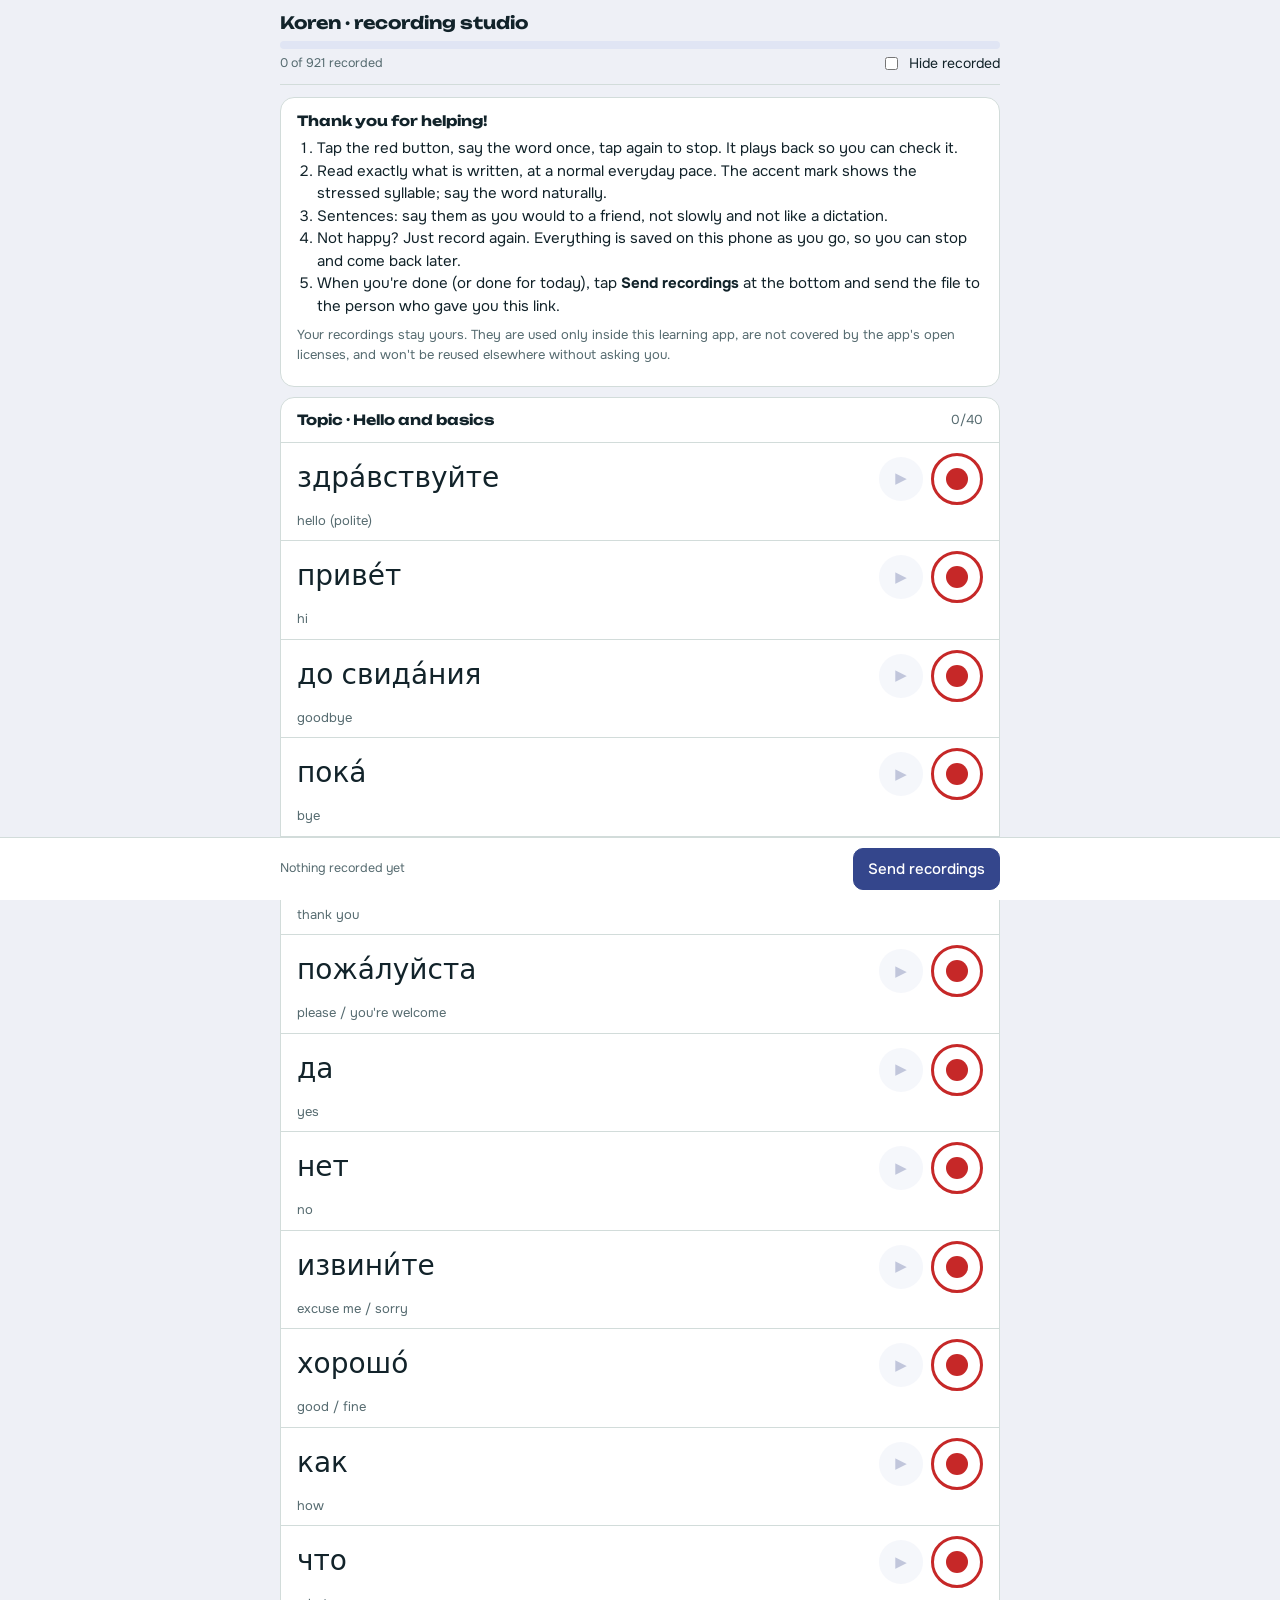
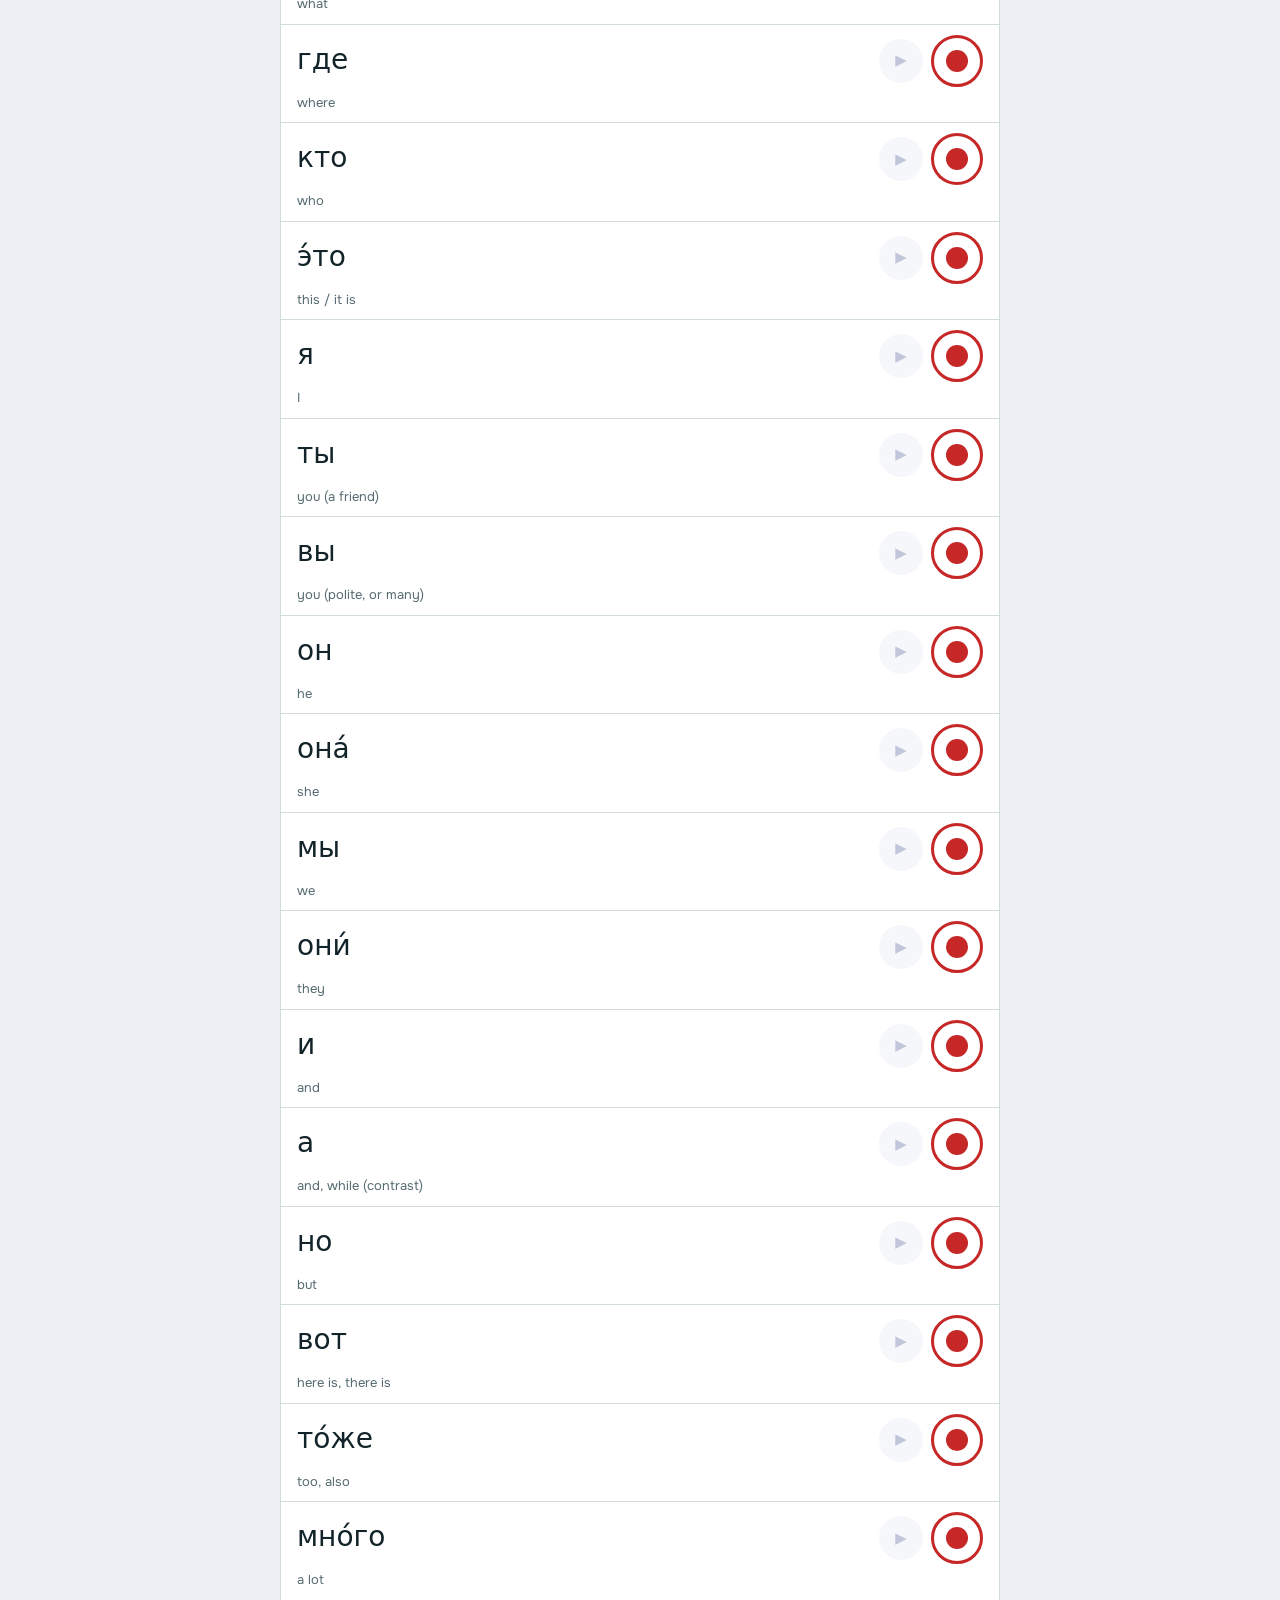
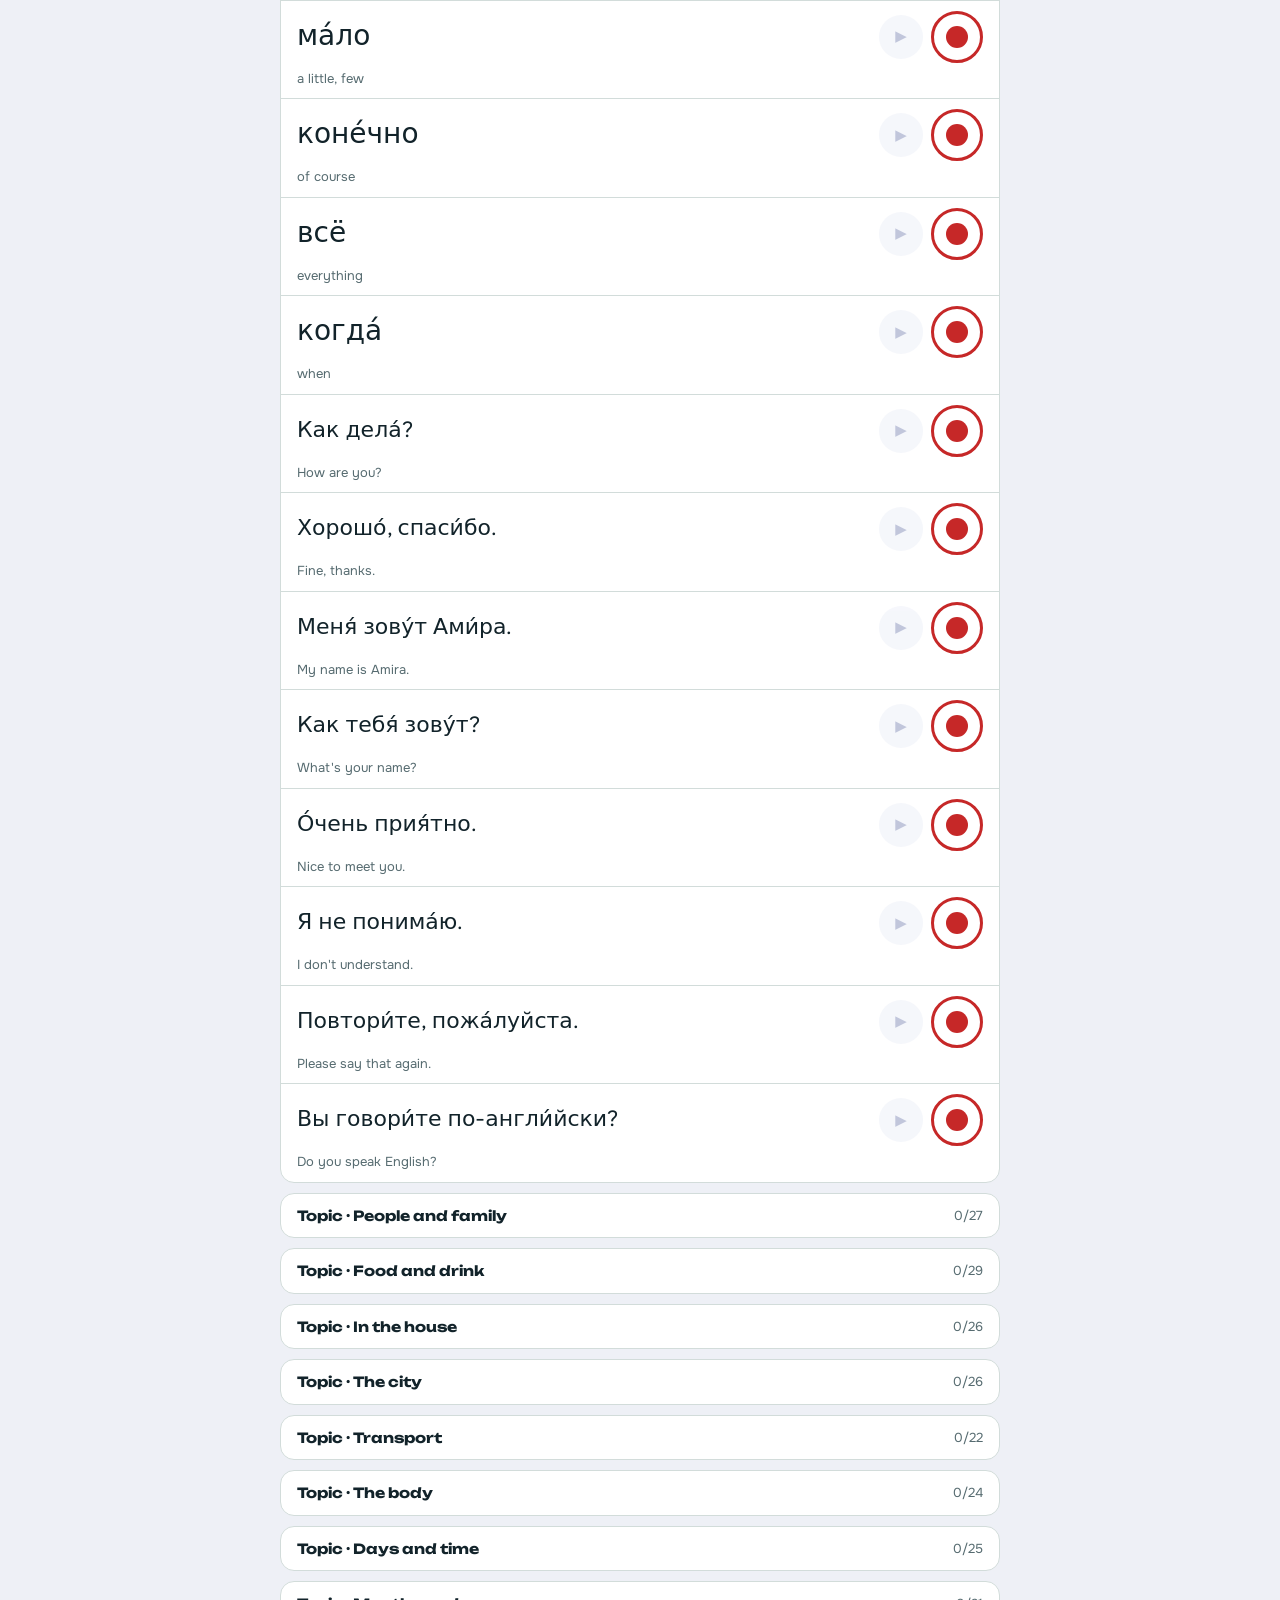
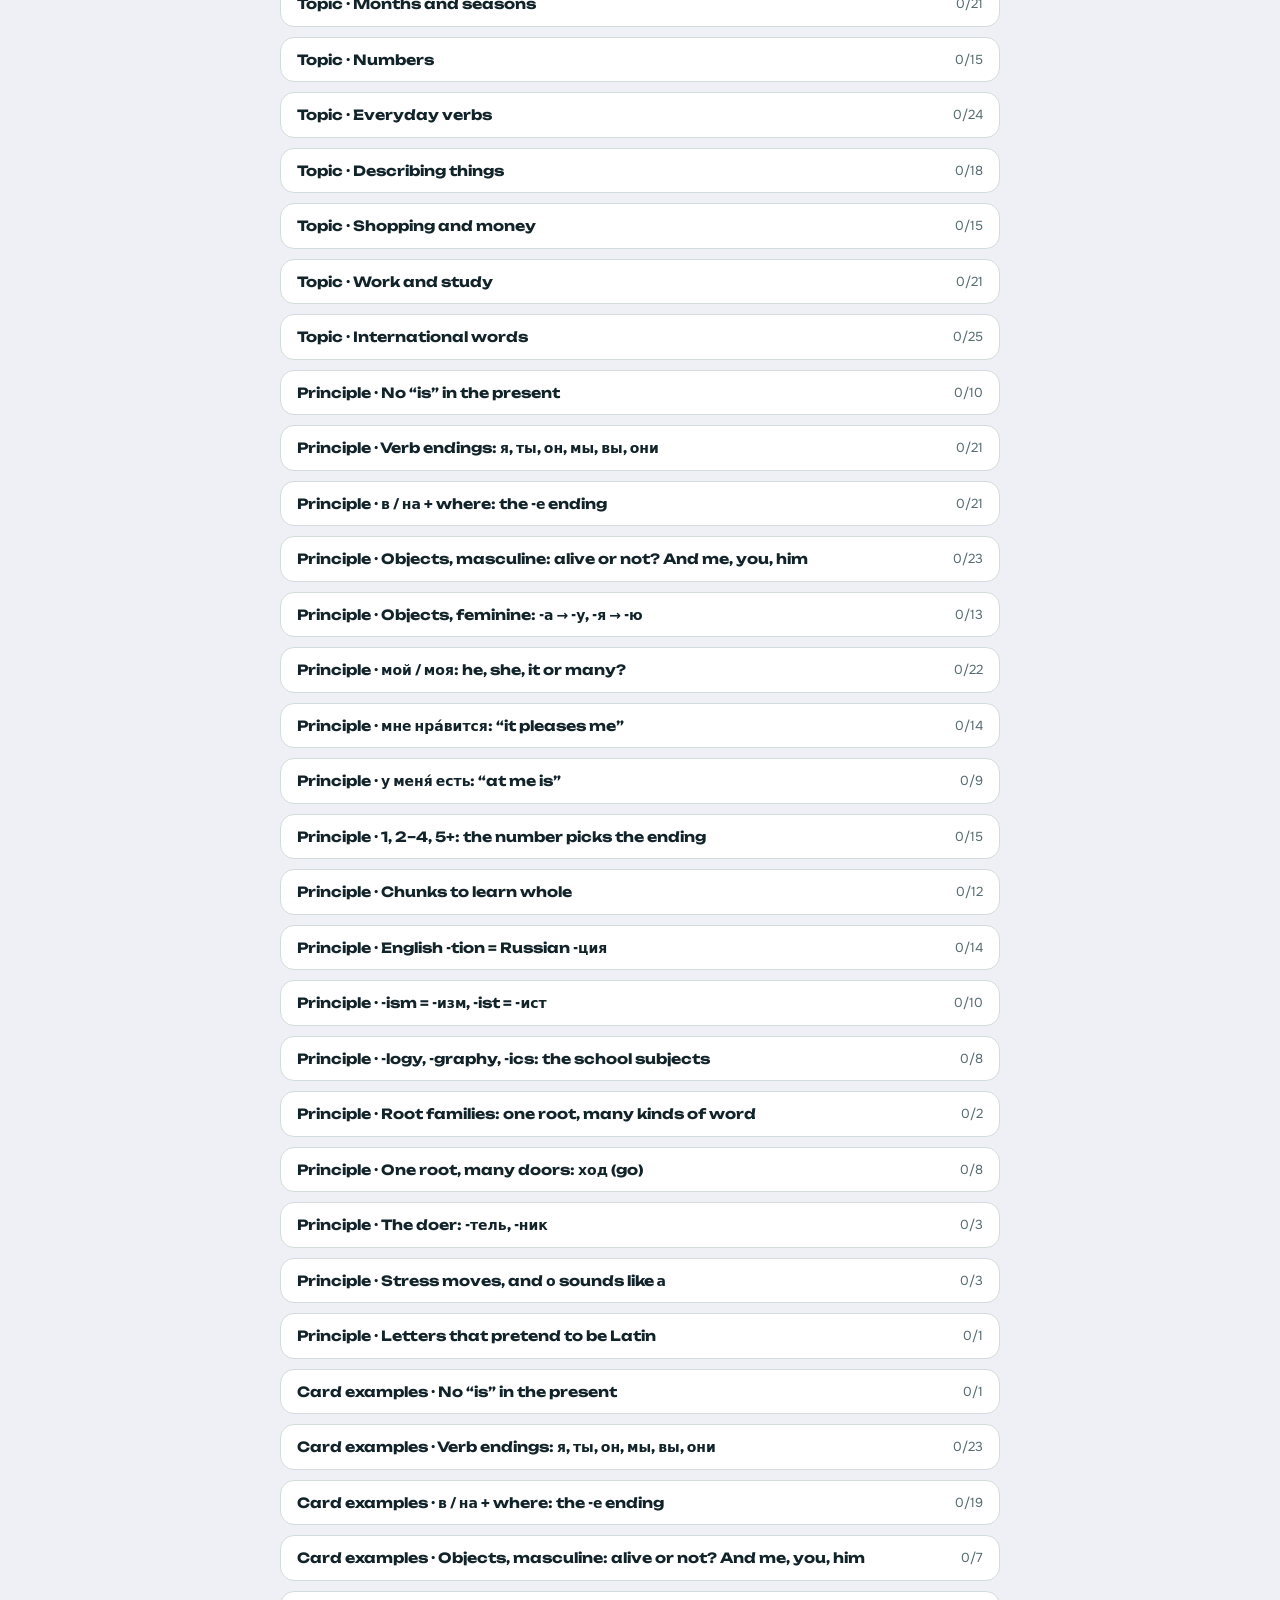
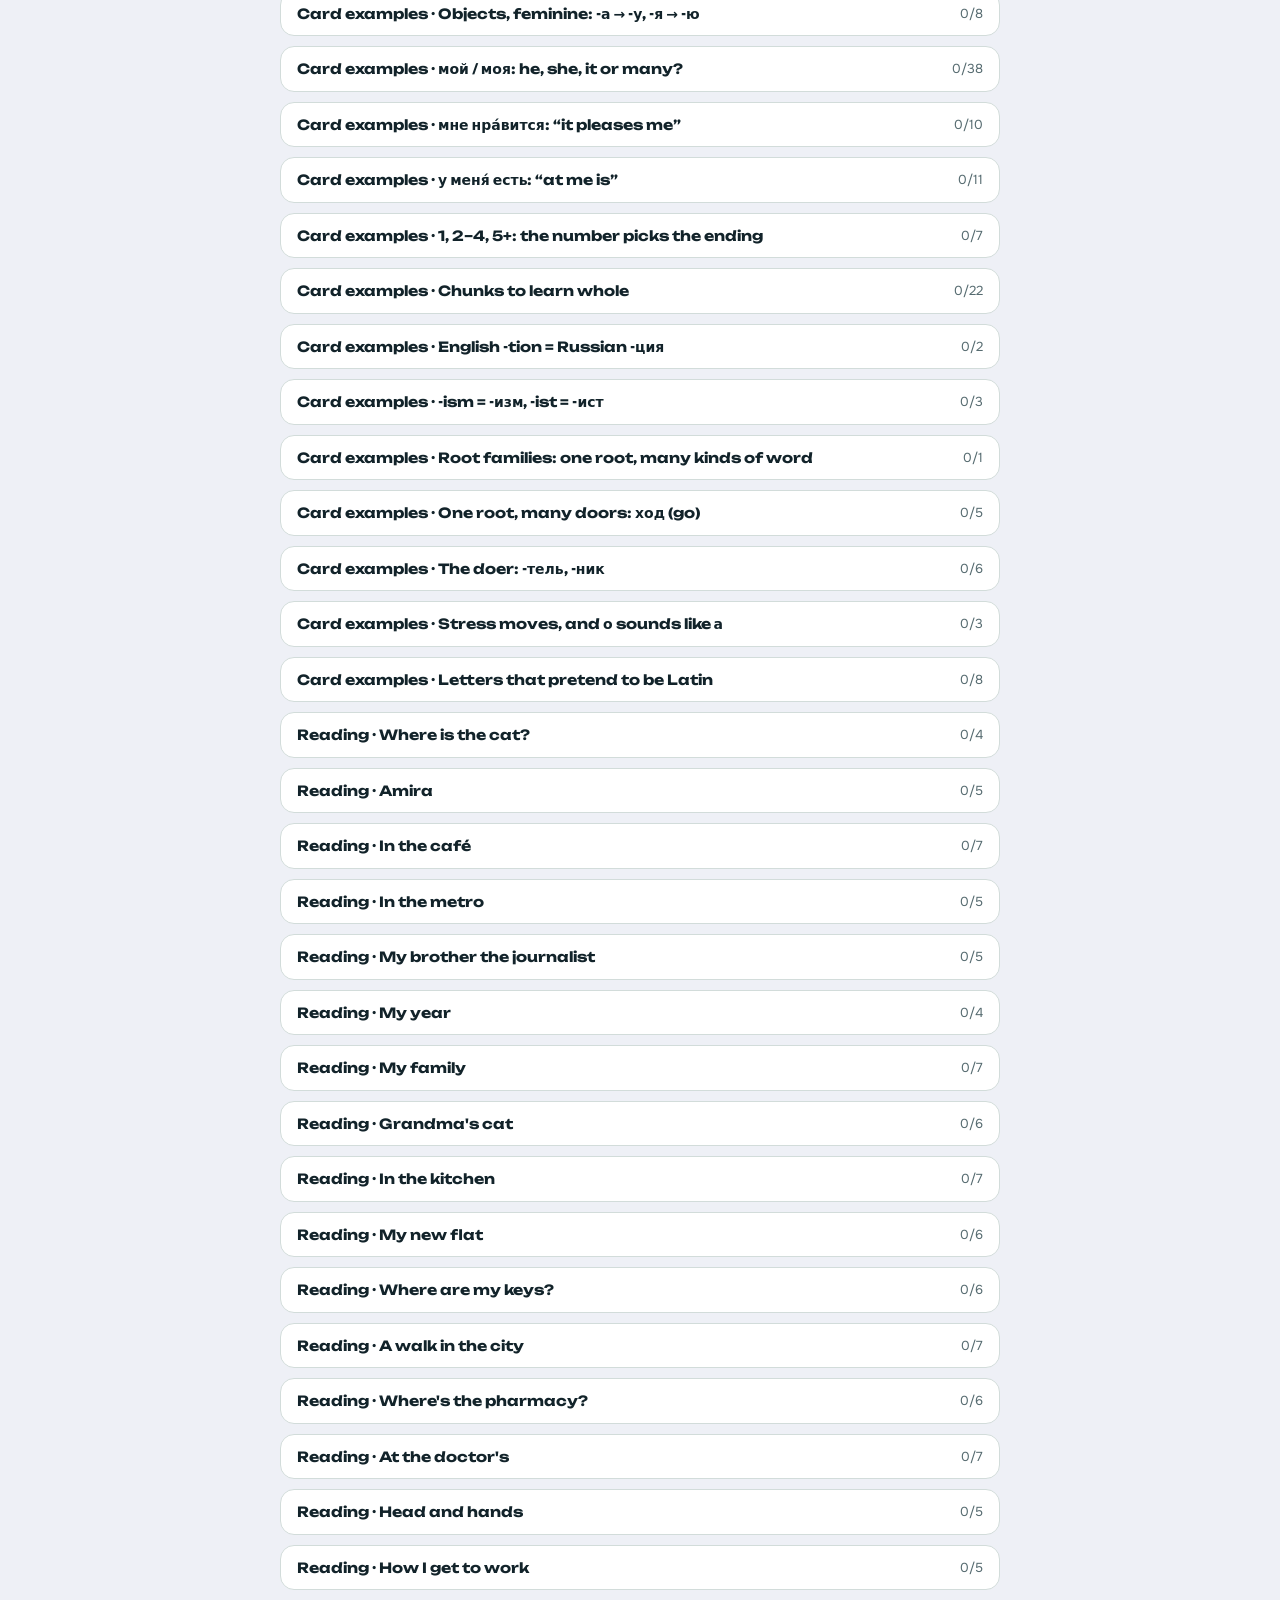
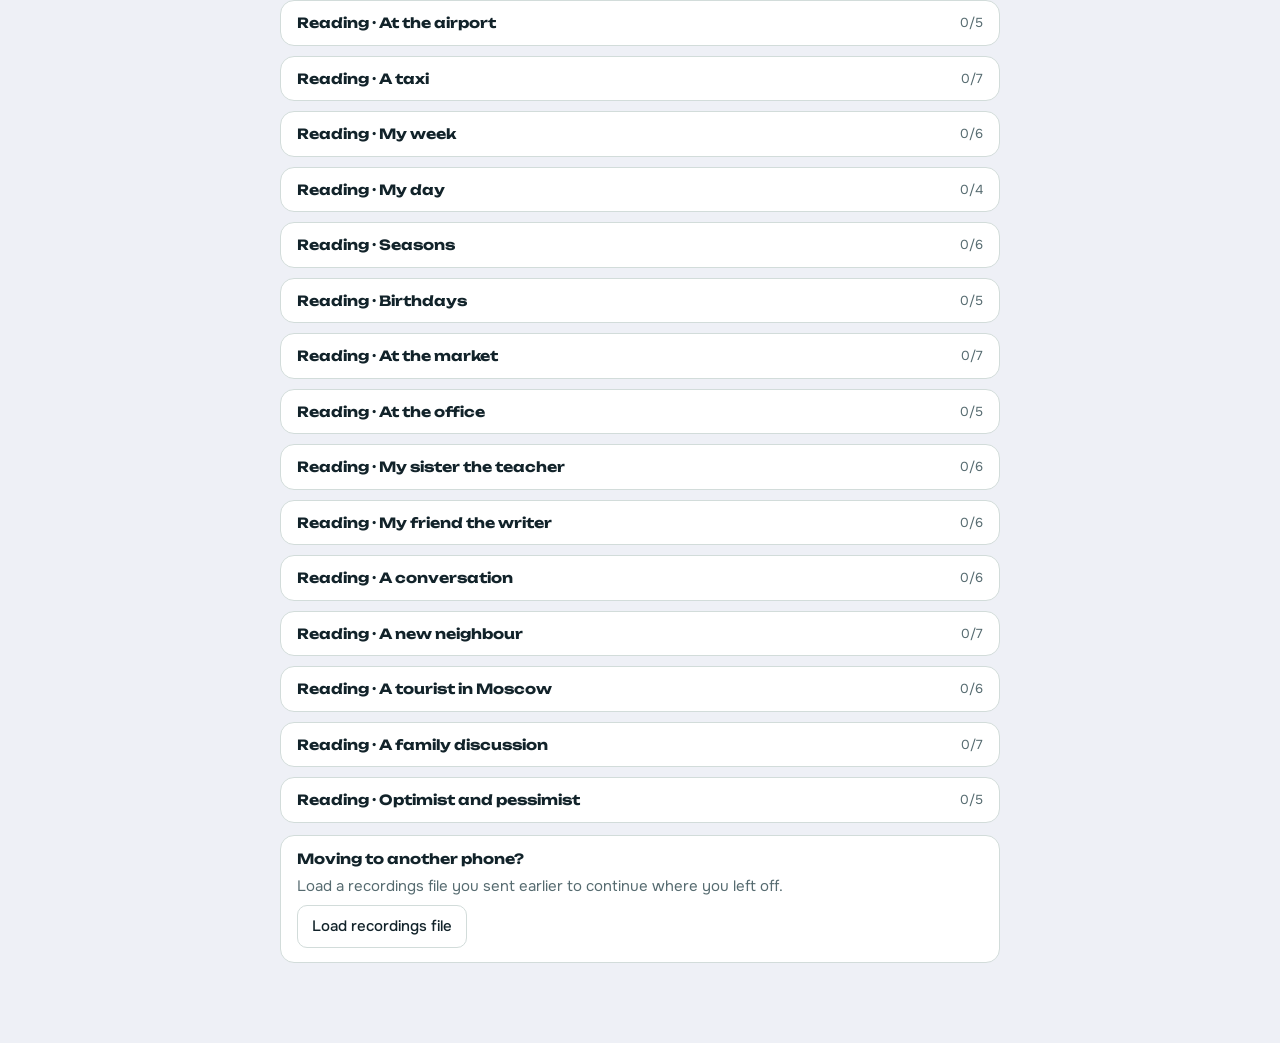
==== record.html @ c1841bfe "Short cards: each principle's core first, extra ideas and traps later as their own path steps - Card" ====
<!doctype html>
<!-- Koren · Copyright © 2026 natmartem · SPDX-License-Identifier: AGPL-3.0-or-later · see LICENSE and README.md -->
<html lang="en">
<head>
<meta charset="utf-8">
<meta name="viewport" content="width=device-width,initial-scale=1,viewport-fit=cover">
<title>Koren Recorder</title>
<meta name="robots" content="noindex">
<meta name="color-scheme" content="light dark">
<link rel="icon" type="image/png" sizes="32x32" href="icons/favicon-32.png">
<link rel="stylesheet" href="fonts/fonts.css">
<style>
:root{--bg:#EEF0F6;--surface:#FFF;--ink:#12232A;--mute:#566B70;--line:#D2DCDA;--accent:#34468C;--accent-ink:#FFF;--tint:#E0E5F4;--rec:#C62828;--good:#1F7A3F;--good-tint:#DDF0E3;--bad-tint:#F8DEDB;
  --f-body:'Onest',system-ui,sans-serif;--f-ar:'Noto Naskh Arabic',serif;--f-display:'Unbounded','Onest',system-ui,sans-serif;color-scheme:light}
@media (prefers-color-scheme:dark){:root{--bg:#0D1A1E;--surface:#14262B;--ink:#E6F0EE;--mute:#93AAAE;--line:#263C42;--accent:#5CC4C9;--accent-ink:#06282B;--tint:#1B3A3F;--rec:#FF6B6B;--good:#5BC47E;--good-tint:#16301F;--bad-tint:#3A1B19;color-scheme:dark}}
*{box-sizing:border-box}
body{margin:0;background:var(--bg);color:var(--ink);font:15px/1.5 var(--f-body);padding:0 max(16px,env(safe-area-inset-left,0px)) 80px}
.wrap{max-width:720px;margin:0 auto}
header{position:sticky;top:0;z-index:5;background:var(--bg);padding:12px 0 10px;border-bottom:1px solid var(--line)}
h1{font:700 17px var(--f-display);margin:0}
h2{font:700 14px var(--f-display);margin:0}
p{margin:0}
.muted,small{color:var(--mute)}
button{font:inherit;color:inherit;cursor:pointer;-webkit-tap-highlight-color:transparent}
.btn{border:1px solid var(--line);background:var(--surface);border-radius:10px;padding:9px 14px;font-weight:500}
.btn.primary{background:var(--accent);border-color:var(--accent);color:var(--accent-ink)}
.row{display:flex;flex-wrap:wrap;gap:8px;align-items:center}
.bar{height:8px;border-radius:6px;background:var(--tint);overflow:hidden;margin:8px 0 4px}
.bar i{display:block;height:100%;background:var(--accent);transition:width .3s}
.card{background:var(--surface);border:1px solid var(--line);border-radius:14px;padding:14px 16px;margin-top:12px;display:flex;flex-direction:column;gap:8px}
.card ol{margin:0;padding-left:20px}
details.sec{background:var(--surface);border:1px solid var(--line);border-radius:14px;margin-top:10px}
details.sec>summary{list-style:none;display:flex;justify-content:space-between;align-items:center;gap:10px;padding:12px 16px;cursor:pointer}
details.sec>summary::-webkit-details-marker{display:none}
.cnt{font-size:13px;color:var(--mute);white-space:nowrap}
.cnt.full{color:var(--good);font-weight:600}
.it{display:grid;grid-template-columns:minmax(0,1fr) auto;gap:6px 12px;align-items:center;padding:10px 16px;border-top:1px solid var(--line)}
.it.done{background:linear-gradient(90deg,transparent,var(--good-tint))}
.ru{font-family:var(--f-body);font-size:28px;line-height:1.35}
.it.ph .ru{font-size:22px}
.it .meta{grid-column:1/-1;display:flex;flex-wrap:wrap;gap:4px 10px;font-size:13px;color:var(--mute)}
.ctrls{display:flex;gap:8px;align-items:center}
.rec{width:52px;height:52px;border-radius:50%;border:3px solid var(--rec);background:var(--surface);display:grid;place-items:center}
.rec i{width:22px;height:22px;border-radius:50%;background:var(--rec);transition:all .15s}
.rec.on{background:var(--rec)}
.rec.on i{border-radius:4px;width:18px;height:18px;background:var(--surface)}
.rec.wait{animation:recwait .8s ease-in-out infinite}
@keyframes recwait{50%{opacity:.4}}
.play{width:44px;height:44px;border-radius:50%;border:0;background:var(--tint);color:var(--accent);display:grid;place-items:center}
.play:disabled{opacity:.3}
.timer{font:600 13px var(--f-display);color:var(--rec);min-width:28px}
.hidedone .it.done{display:none}
.recnote{margin:0;padding:8px 16px;background:var(--tint);font-size:14px;font-weight:500}
.msg{border-radius:10px;padding:10px 12px;font-size:14px}
.msg.ok{background:var(--good-tint)}
.msg.bad{background:var(--bad-tint)}
.foot{position:fixed;left:0;right:0;bottom:0;background:var(--surface);border-top:1px solid var(--line);padding:10px max(16px,env(safe-area-inset-left,0px)) calc(10px + env(safe-area-inset-bottom,0px));z-index:6}
.foot .wrap{display:flex;gap:8px;align-items:center;justify-content:space-between}
</style>
</head>
<body>
<div class="wrap">
<header>
  <h1>Koren · recording studio<span id="sptag"></span></h1>
  <div class="bar"><i id="pbar" style="width:0"></i></div>
  <div class="row" style="justify-content:space-between"><small id="ptext"></small>
    <label class="row" style="font-size:14px"><input type="checkbox" id="hide"> Hide recorded</label></div>
</header>
<section class="card">
  <h2>Thank you for helping!</h2>
  <ol>
    <li>Tap the red button, say the word once, tap again to stop. It plays back so you can check it.</li>
    <li>Read exactly what is written, at a normal everyday pace. The accent mark shows the stressed syllable; say the word naturally.</li>
    <li>Sentences: say them as you would to a friend, not slowly and not like a dictation.</li>
    <li>Not happy? Just record again. Everything is saved on this phone as you go, so you can stop and come back later.</li>
    <li>When you're done (or done for today), tap <b>Send recordings</b> at the bottom and send the file to the person who gave you this link.</li>
  </ol>
  <p class="muted" style="font-size:13px">Your recordings stay yours. They are used only inside this learning app, are not covered by the app's open licenses, and won't be reused elsewhere without asking you.</p>
  <div id="msg"></div>
</section>
<div id="list"></div>
<section class="card">
  <h2>Moving to another phone?</h2>
  <p class="muted">Load a recordings file you sent earlier to continue where you left off.</p>
  <label class="btn" style="align-self:flex-start">Load recordings file<input type="file" id="load" accept=".json,application/json" hidden></label>
</section>
</div>
<div class="foot"><div class="wrap"><small id="ftext"></small><button type="button" class="btn primary" id="send">Send recordings</button></div></div>
<audio id="player"></audio>
<script src="course.js"></script>
<script>
"use strict";
const C=window.COURSE,$=s=>document.querySelector(s);
const esc=s=>String(s).replace(/[&<>"]/g,c=>({"&":"&amp;","<":"&lt;",">":"&gt;",'"':"&quot;"}[c]));
const MAXS={W:6,P:12,S:12};
/* speaker 2 (or 3) records into its own storage and file: record.html?speaker=2 */
const SP=(()=>{const n=+new URLSearchParams(location.search).get("speaker");return [1,2].includes(n)?n:1})();
const FILE=SP===1?"koren-audio.json":`koren-audio-${SP}.json`;
/* ---- item list: each topic's words and phrases, then principle sentences, then readings ---- */
const plain=s=>String(s).replace(/\u0301/g,"");
const wkey=ru=>"W:"+plain(ru).toLowerCase();
const SECTIONS=[],SEEN=new Set();
const add=(t,items,rec)=>{items=items.filter(i=>!SEEN.has(i.key)&&SEEN.add(i.key));if(items.length)SECTIONS.push({t,items,rec:rec||""})};
C.topics.forEach(tp=>add("Topic · "+tp.en,
  C.words.filter(w=>w[3]===tp.id).map(w=>({key:wkey(w[0]),ru:w[0],en:w[1]}))
  .concat(C.phrases.filter(p=>p[3]===tp.id).map(p=>({key:"P:"+plain(p[0]),ru:p[0],en:p[1],ph:1})))));
C.principles.forEach(p=>{const it=(p.items||[]).map(x=>p.drill==="form"
  ?{key:"S:"+plain(x[0].replace("…",x[2]).replace(/\s+([.?!,])/g,"$1")),ru:x[0].replace("…",x[2]).replace(/\s+([.?!,])/g,"$1"),en:x[6],ph:1}
  :{key:wkey(x[0]),ru:p.drill==="read"?x[0].charAt(0)+x[0].slice(1).toLowerCase():x[0],en:x[1]||""});
  (p.ex||[]).forEach(x=>{if(x[0].includes(" "))it.push({key:"S:"+plain(x[0]),ru:x[0],en:x[1],ph:1})});
  add("Principle · "+p.en,it)});
/* examples inside the explanation cards ({…} in the text), so a tap there plays a real voice */
C.principles.forEach(p=>{const it=[];[(p.body||{}).en||"",...(p.parts||[]).map(x=>(x.body||{}).en||"")].join(" ").replace(/\{([^}]+)\}/g,(m,x)=>{const t=plain(x).trim();if(/^-|-$/.test(t)||!/[а-яё]/i.test(t))return m;
  const txt=x.replace(/\s*→\s*/g,", ").trim(),k=/\s/.test(plain(txt))?"S:"+plain(txt):"W:"+plain(txt).toLowerCase();it.push({key:k,ru:txt,en:"example in the card",ph:/\s/.test(txt)?1:0});return m});
  add("Card examples · "+p.en,it,"Examples from the explanation card. Say each one naturally; for single letters say just the sound.")});
(C.readings||[]).forEach(r=>add("Reading · "+r.en,r.lines.map(l=>({key:"S:"+plain(l[0]),ru:l[0],en:l[1],ph:1})),"A short text: read each line naturally, as if telling it to a friend."));
const ALL=SECTIONS.flatMap(s=>s.items);
/* ---- storage (IndexedDB on this phone) ---- */
function db(){return new Promise((res,rej)=>{const r=indexedDB.open(SP===1?"koren-rec":"koren-rec-"+SP,1);r.onupgradeneeded=()=>r.result.createObjectStore("clips");r.onsuccess=()=>res(r.result);r.onerror=()=>rej(r.error)})}
async function op(mode,fn){const d=await db();return new Promise((res,rej)=>{const t=d.transaction("clips",mode),r=fn(t.objectStore("clips"));t.oncomplete=()=>res(r&&r.result);t.onerror=()=>rej(t.error)})}
const put=(k,v)=>op("readwrite",s=>s.put(v,k));
const getAll=async()=>{const d=await db();return new Promise((res,rej)=>{const out={},t=d.transaction("clips"),c=t.objectStore("clips").openCursor();c.onsuccess=()=>{const cur=c.result;if(cur){out[cur.key]=cur.value;cur.continue()}else res(out)};c.onerror=()=>rej(c.error)})};
let CLIPS={};
/* ---- UI ---- */
function msg(kind,text){$("#msg").innerHTML=text?`<div class="msg ${kind}">${text}</div>`:""}
function progress(){
  const n=ALL.filter(i=>CLIPS[i.key]).length;
  $("#pbar").style.width=Math.round(n/ALL.length*100)+"%";
  $("#ptext").textContent=n+" of "+ALL.length+" recorded";
  $("#ftext").textContent=n?n+" ready to send":"Nothing recorded yet";
  document.querySelectorAll("details.sec").forEach((d,i)=>{const s=SECTIONS[i],k=s.items.filter(x=>CLIPS[x.key]).length,c=d.querySelector(".cnt");c.textContent=k+"/"+s.items.length;c.classList.toggle("full",k===s.items.length)});
}
function rowHtml(it){
  return `<div class="it${it.ph?" ph":""}${CLIPS[it.key]?" done":""}" data-key="${esc(it.key)}">
   <div class="ru" lang="ru">${esc(it.ru)}</div>
   <div class="ctrls"><span class="timer"></span><button type="button" class="play" data-play aria-label="Play" ${CLIPS[it.key]?"":"disabled"}>▶</button><button type="button" class="rec" data-rec aria-label="Record"><i></i></button></div>
   <div class="meta"><span>${esc(it.en)}</span></div></div>`;
}
function renderList(){
  const firstOpen=SECTIONS.findIndex(s=>s.items.some(i=>!CLIPS[i.key]));
  $("#list").innerHTML=SECTIONS.map((s,i)=>`<details class="sec"${i===firstOpen?" open":""}><summary><h2>${esc(s.t)}</h2><span class="cnt"></span></summary>${s.rec?`<p class="recnote">${esc(s.rec)}</p>`:""}${s.items.map(rowHtml).join("")}</details>`).join("");
  progress();
}
/* ---- recording ----
   Every take gets its own recorder, microphone stream and chunks, so a slow save of one take can never
   disturb the next one. The microphone is released after each take: phones handle that far better than
   keeping it open while playing the take back. */
let active=null,starting=false;
const MIME=["audio/webm;codecs=opus","audio/mp4","audio/ogg;codecs=opus","audio/webm"].find(m=>window.MediaRecorder&&MediaRecorder.isTypeSupported&&MediaRecorder.isTypeSupported(m))||"";
function recUI(row,state){
  const b=row.querySelector("[data-rec]");b.classList.toggle("on",state==="on");b.classList.toggle("wait",state==="wait");
  if(state!=="on")row.querySelector(".timer").textContent="";
}
async function startRec(row){
  if(starting)return;
  if(active)stopRec();
  if(!window.MediaRecorder||!navigator.mediaDevices){msg("bad","This browser cannot record audio. Please open the link in Chrome or Safari.");return}
  starting=true;recUI(row,"wait");
  let s;
  try{s=await navigator.mediaDevices.getUserMedia({audio:{echoCancellation:true,noiseSuppression:true,autoGainControl:true}})}
  catch(e){starting=false;recUI(row,"");msg("bad","Microphone access was blocked. Allow the microphone for this site in the browser settings, then try again.");return}
  let r;
  try{r=new MediaRecorder(s,Object.assign(MIME?{mimeType:MIME}:{},{audioBitsPerSecond:32000}))}
  catch(e){try{r=new MediaRecorder(s)}catch(e2){starting=false;s.getTracks().forEach(t=>t.stop());recUI(row,"");msg("bad","This browser cannot record audio here.");return}}
  const take={key:row.dataset.key,row,stream:s,rec:r,chunks:[],tick:null,timer:null,ended:false};
  r.ondataavailable=e=>{if(e.data&&e.data.size)take.chunks.push(e.data)};
  r.onerror=()=>{msg("bad","Recording failed. Please try that one again.");endTake(take,false)};
  r.onstop=()=>endTake(take,true);
  r.onstart=()=>{
    starting=false;if(active!==take)return;recUI(row,"on");
    const t0=Date.now(),tm=row.querySelector(".timer");
    take.tick=setInterval(()=>{tm.textContent=((Date.now()-t0)/1000).toFixed(0)+"s"},250);
  };
  active=take;msg();
  try{r.start(250)}catch(e){starting=false;active=null;endTake(take,false);msg("bad","Recording failed. Please try that one again.");return}
  take.timer=setTimeout(()=>{if(active===take)stopRec()},MAXS[take.key[0]]*1000);
  setTimeout(()=>{if(starting&&active===take){starting=false;recUI(row,"on")}},2500);
}
function stopRec(){
  const t=active;if(!t)return;
  active=null;starting=false;clearTimeout(t.timer);clearInterval(t.tick);recUI(t.row,"");
  try{if(t.rec.state!=="inactive")t.rec.stop();else endTake(t,true)}catch(e){endTake(t,false)}
}
function endTake(take,save){
  if(take.ended)return;take.ended=true;
  clearInterval(take.tick);clearTimeout(take.timer);
  if(active===take)active=null;
  take.stream.getTracks().forEach(t=>t.stop());
  if(!active||active.row!==take.row)recUI(take.row,"");
  if(save)saveClip(take.key,new Blob(take.chunks,{type:take.rec.mimeType||MIME||"audio/webm"}),take.row);
}
async function saveClip(key,blob,row){
  if(blob.size<500){msg("bad","That recording was empty. Try again and start speaking once the button turns red.");return}
  const d=await new Promise(res=>{const fr=new FileReader();fr.onload=()=>res(String(fr.result).split(",")[1]);fr.readAsDataURL(blob)});
  const clip={m:(blob.type||"audio/webm").split(";")[0],d};
  try{await put(key,clip)}catch(e){msg("bad","Could not save on this phone (storage full or private mode).");return}
  CLIPS[key]=clip;row.classList.add("done");row.querySelector("[data-play]").disabled=false;
  progress();
  /* if they have already started the next take, stay out of the way: no playback, no scrolling */
  if(active)return;
  playKey(key);
  const rows=[...document.querySelectorAll(".it")],i=rows.indexOf(row);
  const nx=rows.slice(i+1).find(r=>!CLIPS[r.dataset.key]);
  if(nx){const sec=nx.closest("details");if(sec&&!sec.open)sec.open=true;setTimeout(()=>{if(!active)nx.scrollIntoView({behavior:"smooth",block:"center"})},900)}
}
const urls={};
function playKey(key){
  const c=CLIPS[key];if(!c)return;
  if(urls[key])URL.revokeObjectURL(urls[key]);
  const bin=atob(c.d),u=new Uint8Array(bin.length);for(let i=0;i<bin.length;i++)u[i]=bin.charCodeAt(i);
  urls[key]=URL.createObjectURL(new Blob([u],{type:c.m}));
  const p=$("#player");p.src=urls[key];p.play().catch(()=>{});
}
/* ---- export / import ---- */
function bundle(){
  const clips={};ALL.forEach(i=>{if(CLIPS[i.key])clips[i.key]=CLIPS[i.key]});
  Object.keys(CLIPS).forEach(k=>{if(!clips[k])clips[k]=CLIPS[k]});
  return JSON.stringify({app:"koren-audio",v:1,speaker:SP,made:new Date().toISOString(),clips});
}
async function send(){
  const n=Object.keys(CLIPS).length;if(!n){msg("bad","Record something first.");return}
  const text=bundle(),file=new File([text],FILE,{type:"application/json"});
  if(navigator.canShare&&navigator.canShare({files:[file]})){
    try{await navigator.share({files:[file],title:"Koren recordings"});msg("ok","Sent. Thank you!");return}catch(e){if(e&&e.name==="AbortError")return}
  }
  const a=document.createElement("a");a.href=URL.createObjectURL(file);a.download=FILE;document.body.appendChild(a);a.click();
  setTimeout(()=>{URL.revokeObjectURL(a.href);a.remove()},1500);
  msg("ok","Saved as "+FILE+" in your Downloads. Send that file to the person running the app.");
}
async function load(file){
  let o;try{o=JSON.parse(await file.text())}catch(e){return msg("bad","That is not a recordings file.")}
  if(!o||o.app!=="koren-audio"||!o.clips)return msg("bad","That is not a recordings file.");
  let n=0;for(const k of Object.keys(o.clips)){const c=o.clips[k];if(/^[WPS]:/.test(k)&&c&&typeof c.m==="string"&&typeof c.d==="string"){await put(k,{m:c.m,d:c.d});CLIPS[k]={m:c.m,d:c.d};n++}}
  renderList();msg("ok","Loaded "+n+" recordings.");
}
/* ---- events ---- */
document.addEventListener("click",e=>{
  const b=e.target.closest("button");if(!b)return;
  const row=b.closest(".it");
  if(b.dataset.rec!==undefined){if(active&&active.row===row)return stopRec();return startRec(row)}
  if(b.dataset.play!==undefined){if(active)stopRec();return playKey(row.dataset.key)}
  if(b.id==="send")return send();
});
$("#hide").addEventListener("change",e=>$("#list").classList.toggle("hidedone",e.target.checked));
$("#load").addEventListener("change",e=>{const f=e.target.files&&e.target.files[0];e.target.value="";if(f)load(f)});
document.addEventListener("visibilitychange",()=>{if(document.hidden)stopRec()});
if(SP>1)document.getElementById("sptag").textContent=" · speaker "+SP;
(async()=>{try{CLIPS=await getAll()}catch(e){msg("bad","This browser cannot save recordings (private mode?). Please use a normal window.")}renderList()})();
</script>
</body>
</html>
---- fonts/fonts.css ----
/* Self-hosted fonts (SIL Open Font License): Onest, Unbounded, Noto Naskh Arabic. Loaded from this folder, so the app works offline. */
@font-face{font-family:'Onest';font-style:normal;font-weight:100 900;font-display:swap;src:url(onest-cyrillic-wght-normal.woff2) format('woff2-variations');unicode-range:U+0301,U+0400-045F,U+0490-0491,U+04B0-04B1,U+2116}
@font-face{font-family:'Onest';font-style:normal;font-weight:100 900;font-display:swap;src:url(onest-latin-ext-wght-normal.woff2) format('woff2-variations');unicode-range:U+0100-02BA,U+02BD-02C5,U+02C7-02CC,U+02CE-02D7,U+02DD-02FF,U+0304,U+0308,U+0329,U+1D00-1DBF,U+1E00-1E9F,U+1EF2-1EFF,U+2020,U+20A0-20AB,U+20AD-20C0,U+2113,U+2C60-2C7F,U+A720-A7FF}
@font-face{font-family:'Onest';font-style:normal;font-weight:100 900;font-display:swap;src:url(onest-latin-wght-normal.woff2) format('woff2-variations');unicode-range:U+0000-00FF,U+0131,U+0152-0153,U+02BB-02BC,U+02C6,U+02DA,U+02DC,U+0304,U+0308,U+0329,U+2000-206F,U+20AC,U+2122,U+2191,U+2193,U+2212,U+2215,U+FEFF,U+FFFD}
@font-face{font-family:'Unbounded';font-style:normal;font-weight:200 900;font-display:swap;src:url(unbounded-cyrillic-wght-normal.woff2) format('woff2-variations');unicode-range:U+0301,U+0400-045F,U+0490-0491,U+04B0-04B1,U+2116}
@font-face{font-family:'Unbounded';font-style:normal;font-weight:200 900;font-display:swap;src:url(unbounded-latin-wght-normal.woff2) format('woff2-variations');unicode-range:U+0000-00FF,U+0131,U+0152-0153,U+02BB-02BC,U+02C6,U+02DA,U+02DC,U+0304,U+0308,U+0329,U+2000-206F,U+20AC,U+2122,U+2191,U+2193,U+2212,U+2215,U+FEFF,U+FFFD}
@font-face{font-family:'Noto Naskh Arabic';font-style:normal;font-weight:400 700;font-display:swap;src:url(noto-naskh-arabic-arabic-wght-normal.woff2) format('woff2-variations');unicode-range:U+0600-06FF,U+0750-077F,U+0870-088E,U+0890-0891,U+0897-08E1,U+08E3-08FF,U+200C-200E,U+2010-2011,U+204F,U+2E41,U+FB50-FDFF,U+FE70-FE74,U+FE76-FEFC}
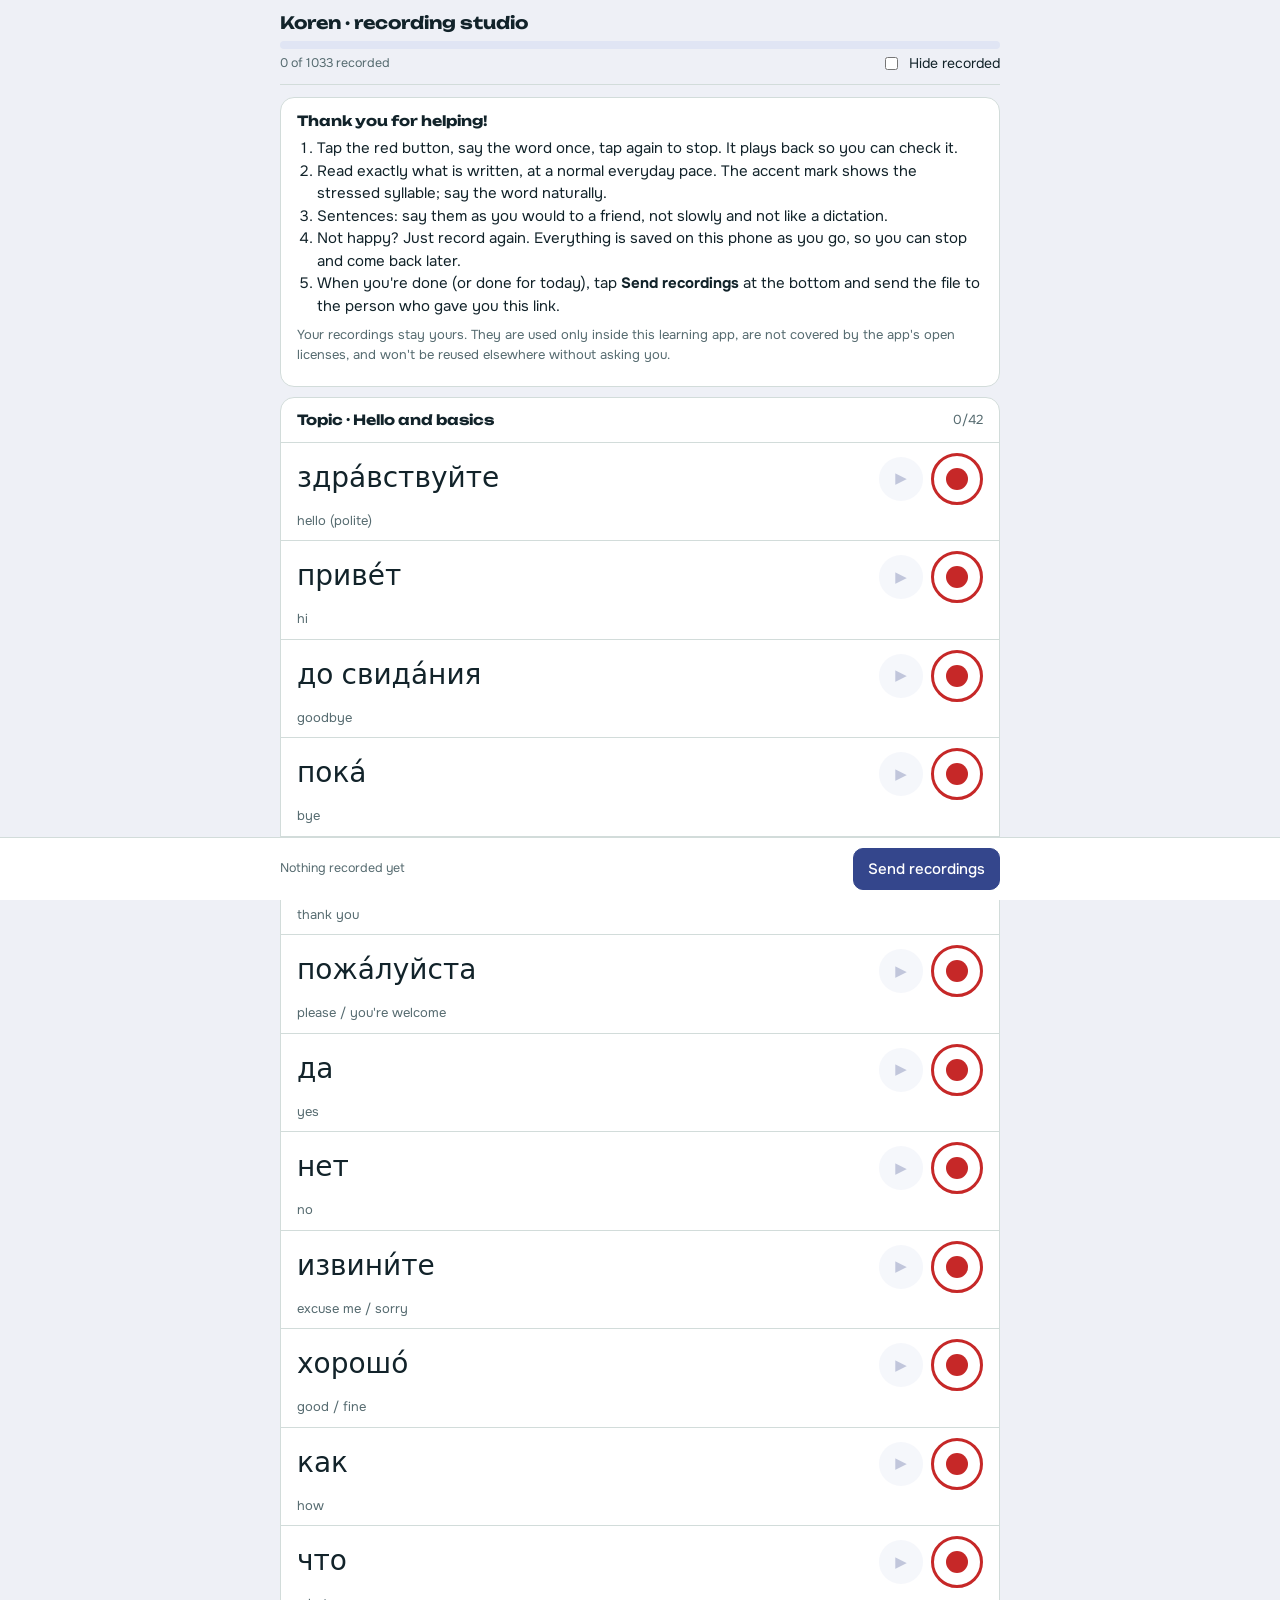
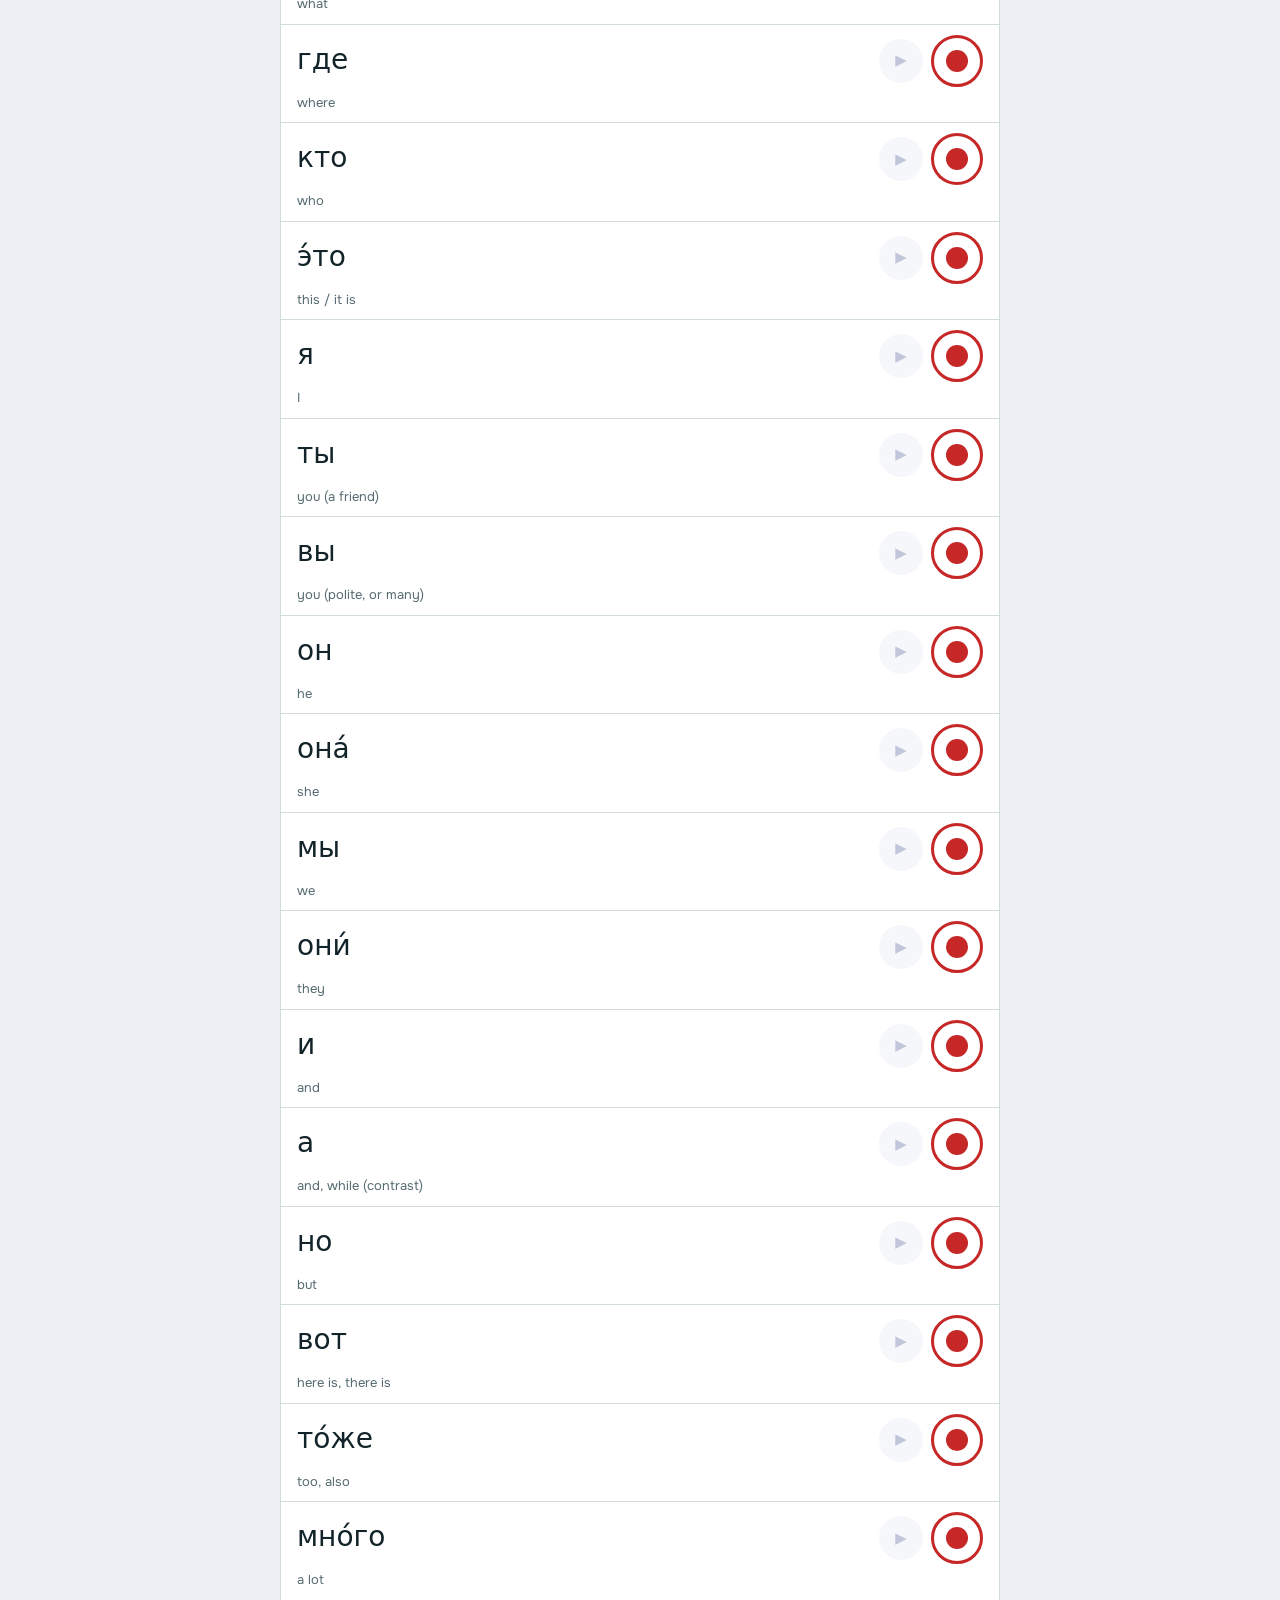
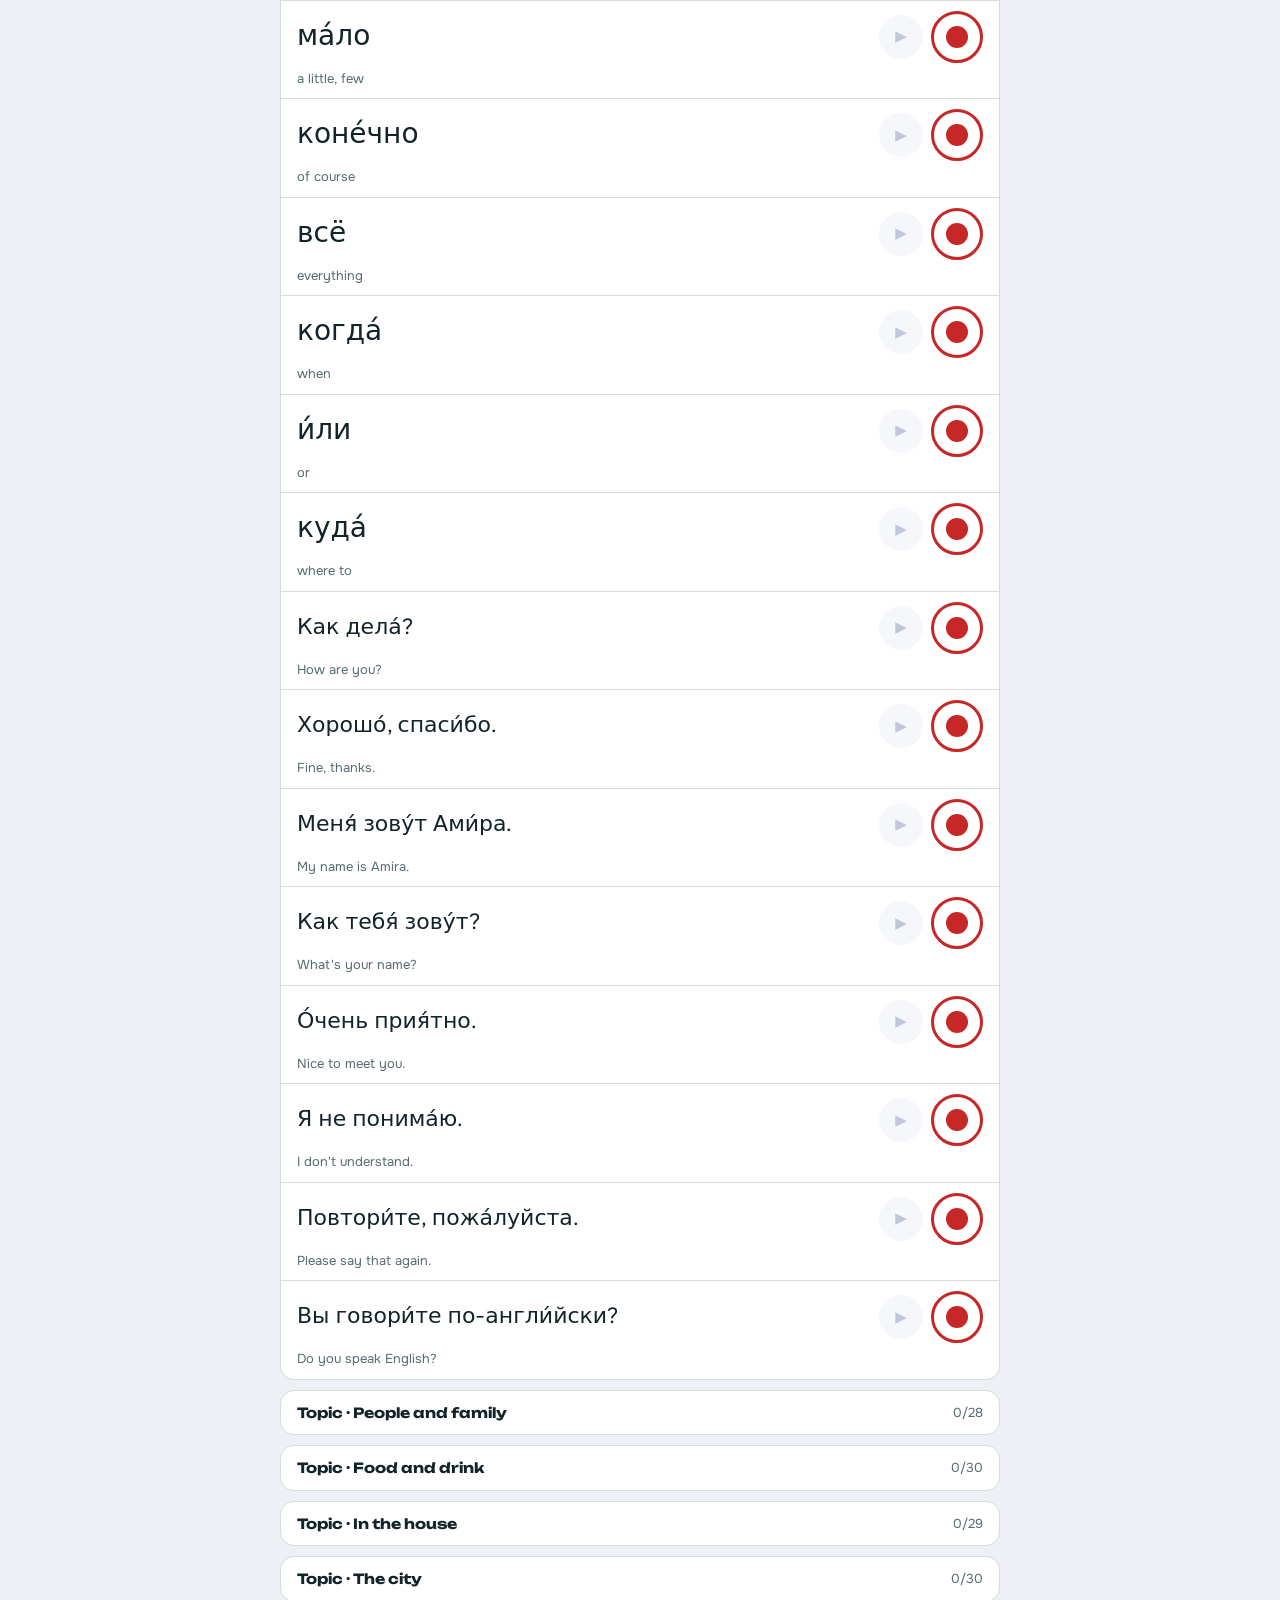
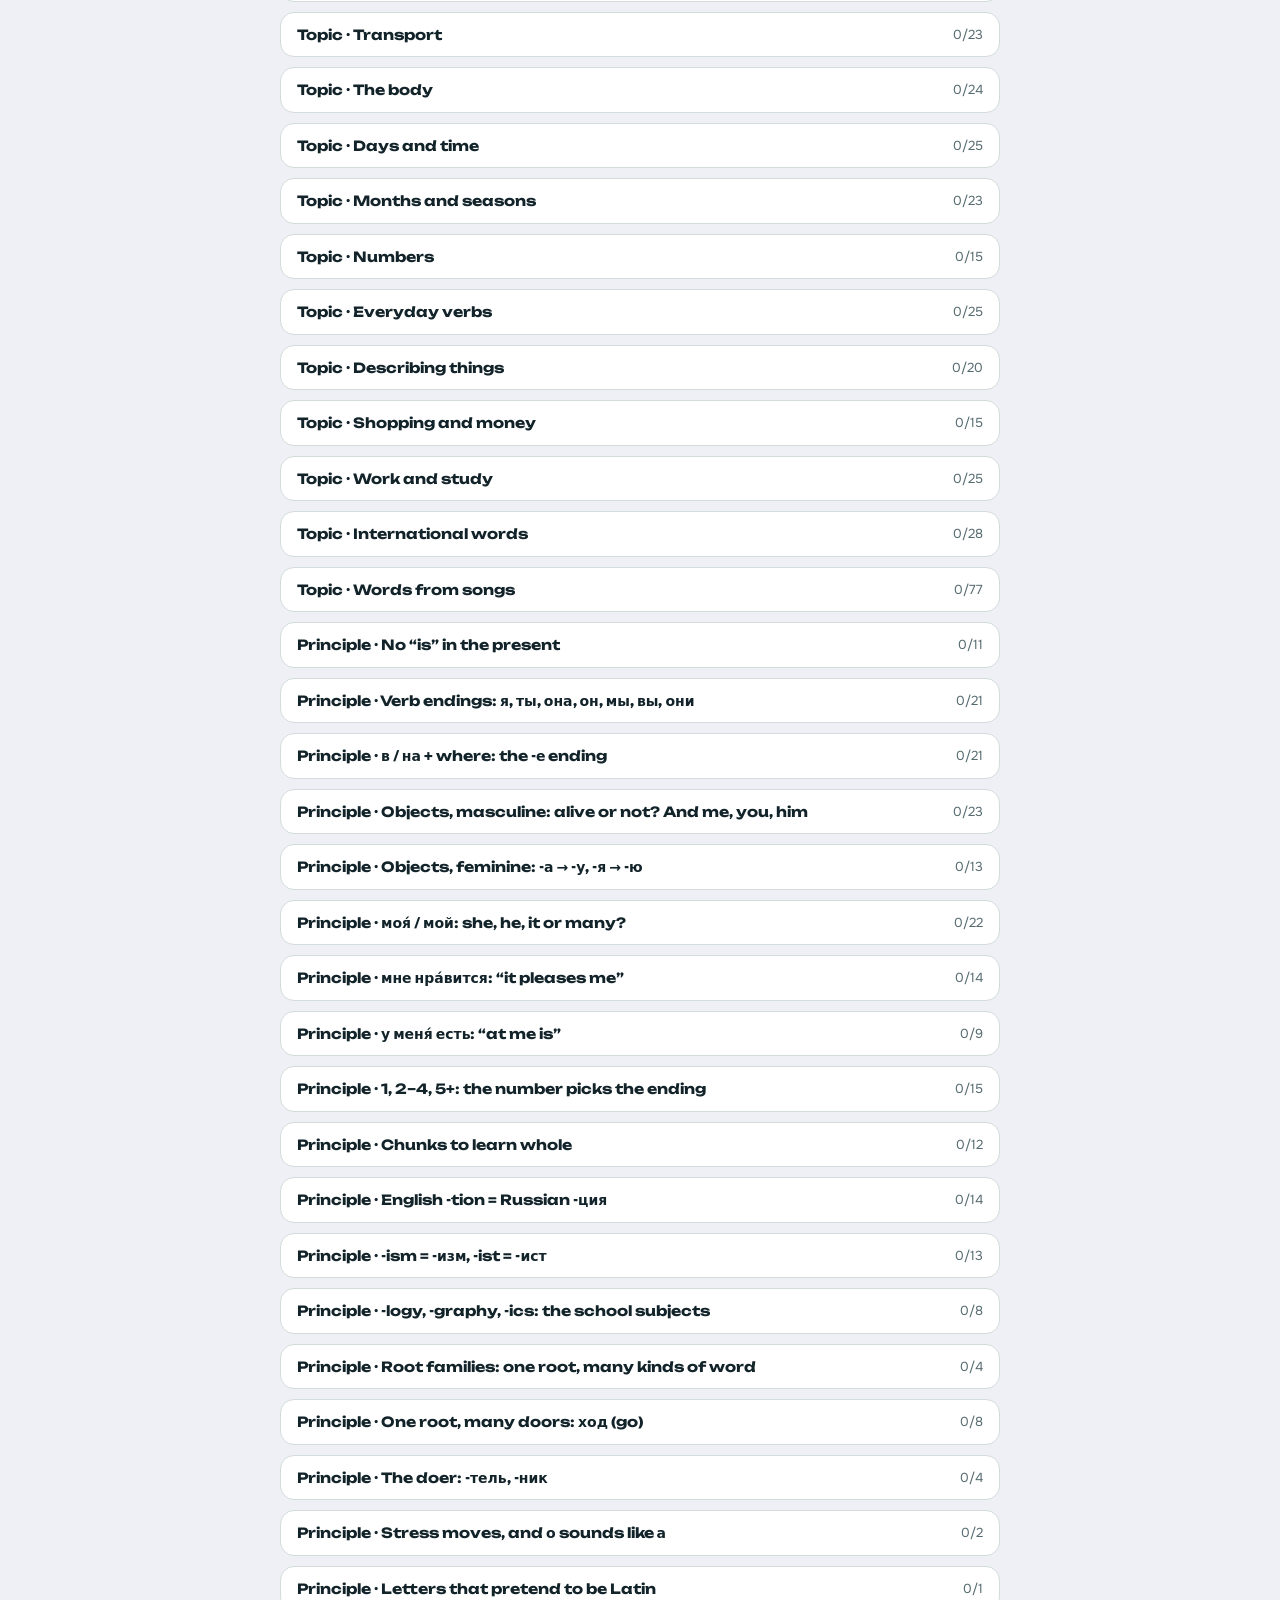
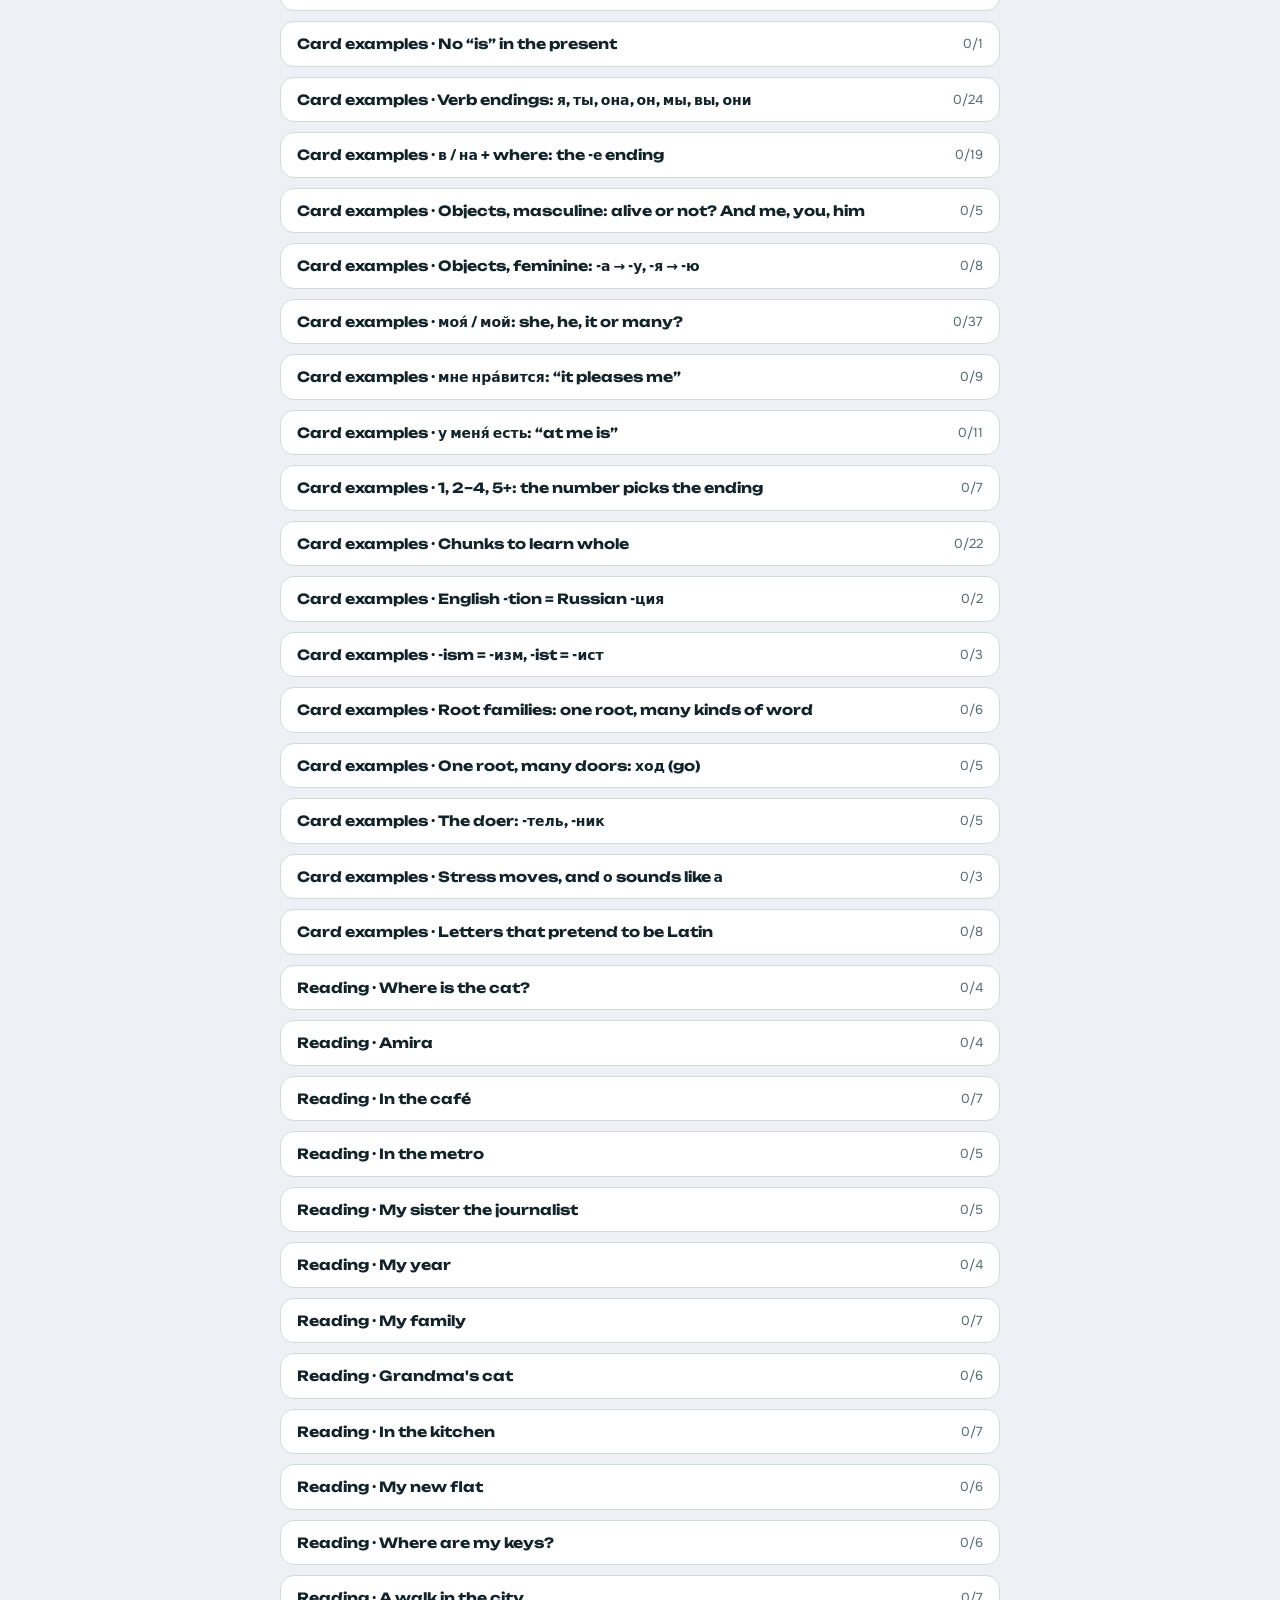
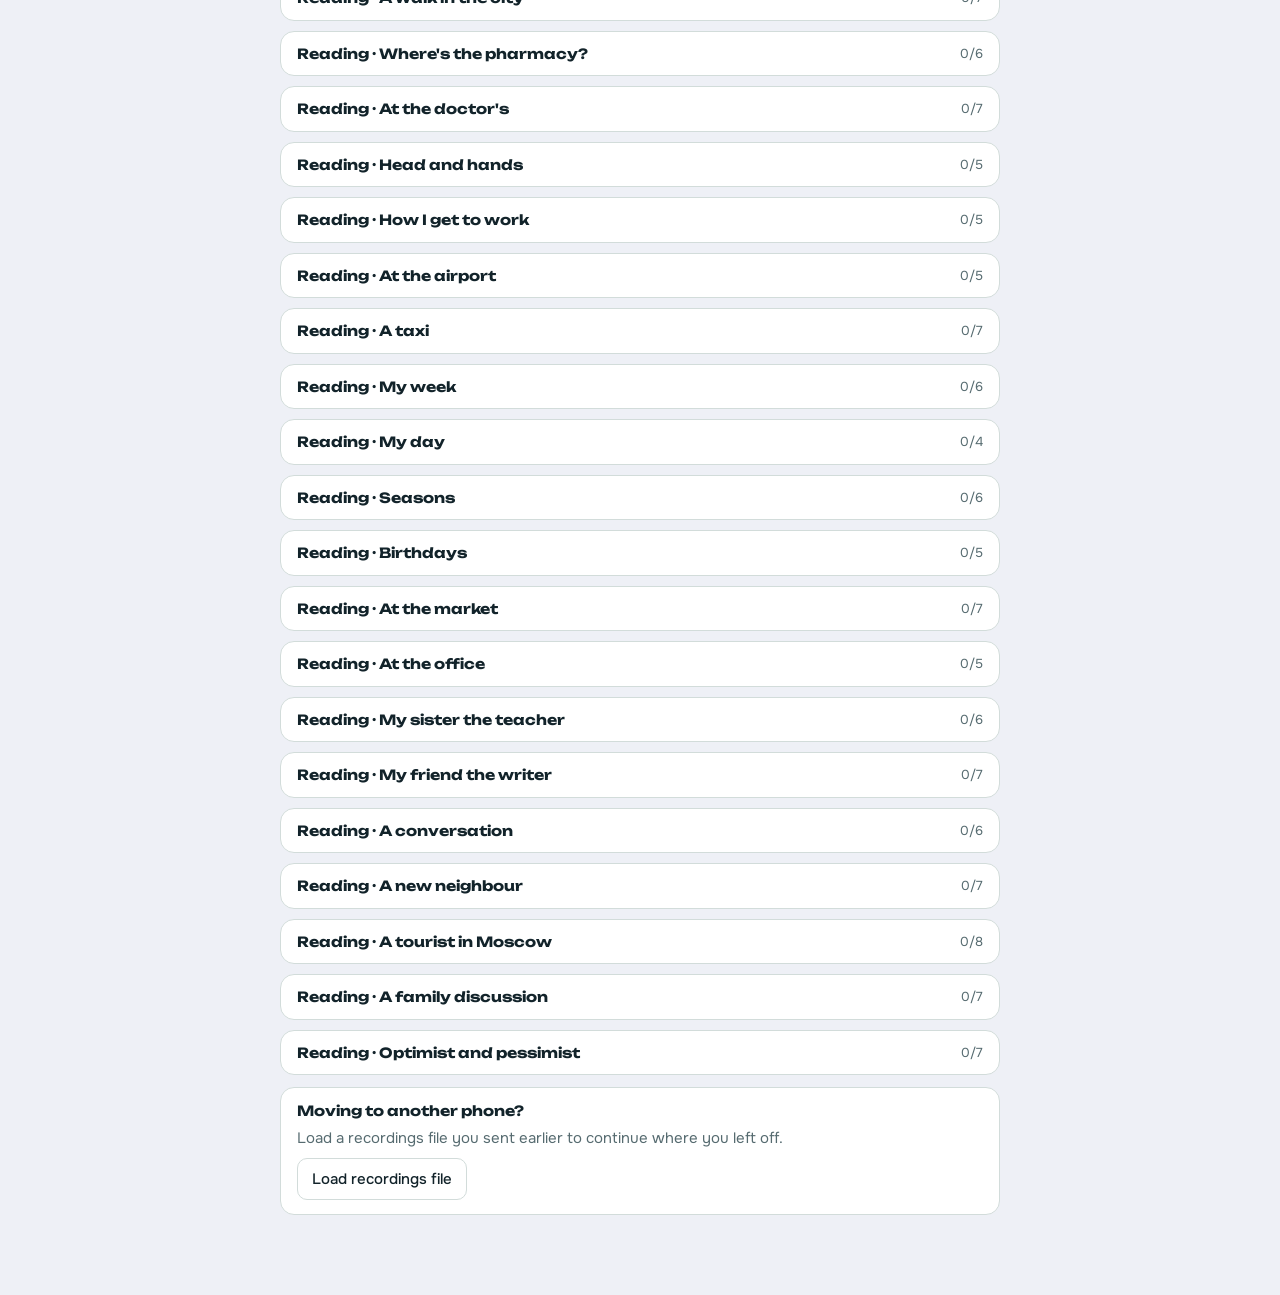
==== commit 193716f4: "Women by default: feminine Arabic address, Я студентка, feminine-first pairs - Settings: 'Speak to m" ====
--- a/record.html
+++ b/record.html
@@ -90,7 +90,7 @@
 <script src="course.js"></script>
 <script>
 "use strict";
-const C=window.COURSE,$=s=>document.querySelector(s);
+const C0=window.COURSE,$=s=>document.querySelector(s);
 const esc=s=>String(s).replace(/[&<>"]/g,c=>({"&":"&amp;","<":"&lt;",">":"&gt;",'"':"&quot;"}[c]));
 const MAXS={W:6,P:12,S:12};
 /* speaker 2 (or 3) records into its own storage and file: record.html?speaker=2 */
@@ -100,7 +100,11 @@
 const plain=s=>String(s).replace(/\u0301/g,"");
 const wkey=ru=>"W:"+plain(ru).toLowerCase();
 const SECTIONS=[],SEEN=new Set();
-const add=(t,items,rec)=>{items=items.filter(i=>!SEEN.has(i.key)&&SEEN.add(i.key));if(items.length)SECTIONS.push({t,items,rec:rec||""})};
+const add=(t,items,rec)=>{items=items.filter(i=>!SEEN.has(i.key)&&SEEN.add(i.key));if(!items.length)return;const old=SECTIONS.find(x=>x.t===t);if(old)old.items.push(...items);else SECTIONS.push({t,items,rec:rec||""})};
+/* gendered sentences (⟦feminine|masculine⟧): both versions get recorded */
+const GM=/⟦([^|⟧]*)\|([^⟧]*)⟧/g;
+const GR=(v,g)=>typeof v==="string"?v.replace(GM,g==="m"?"$2":"$1"):Array.isArray(v)?v.map(x=>GR(x,g)):v&&typeof v==="object"?Object.fromEntries(Object.entries(v).map(([k,x])=>[k,GR(x,g)])):v;
+for(const C of [GR(C0,"f"),GR(C0,"m")]){
 C.topics.forEach(tp=>add("Topic · "+tp.en,
   C.words.filter(w=>w[3]===tp.id).map(w=>({key:wkey(w[0]),ru:w[0],en:w[1]}))
   .concat(C.phrases.filter(p=>p[3]===tp.id).map(p=>({key:"P:"+plain(p[0]),ru:p[0],en:p[1],ph:1})))));
@@ -114,6 +118,7 @@
   const txt=x.replace(/\s*→\s*/g,", ").trim(),k=/\s/.test(plain(txt))?"S:"+plain(txt):"W:"+plain(txt).toLowerCase();it.push({key:k,ru:txt,en:"example in the card",ph:/\s/.test(txt)?1:0});return m});
   add("Card examples · "+p.en,it,"Examples from the explanation card. Say each one naturally; for single letters say just the sound.")});
 (C.readings||[]).forEach(r=>add("Reading · "+r.en,r.lines.map(l=>({key:"S:"+plain(l[0]),ru:l[0],en:l[1],ph:1})),"A short text: read each line naturally, as if telling it to a friend."));
+}
 const ALL=SECTIONS.flatMap(s=>s.items);
 /* ---- storage (IndexedDB on this phone) ---- */
 function db(){return new Promise((res,rej)=>{const r=indexedDB.open(SP===1?"koren-rec":"koren-rec-"+SP,1);r.onupgradeneeded=()=>r.result.createObjectStore("clips");r.onsuccess=()=>res(r.result);r.onerror=()=>rej(r.error)})}
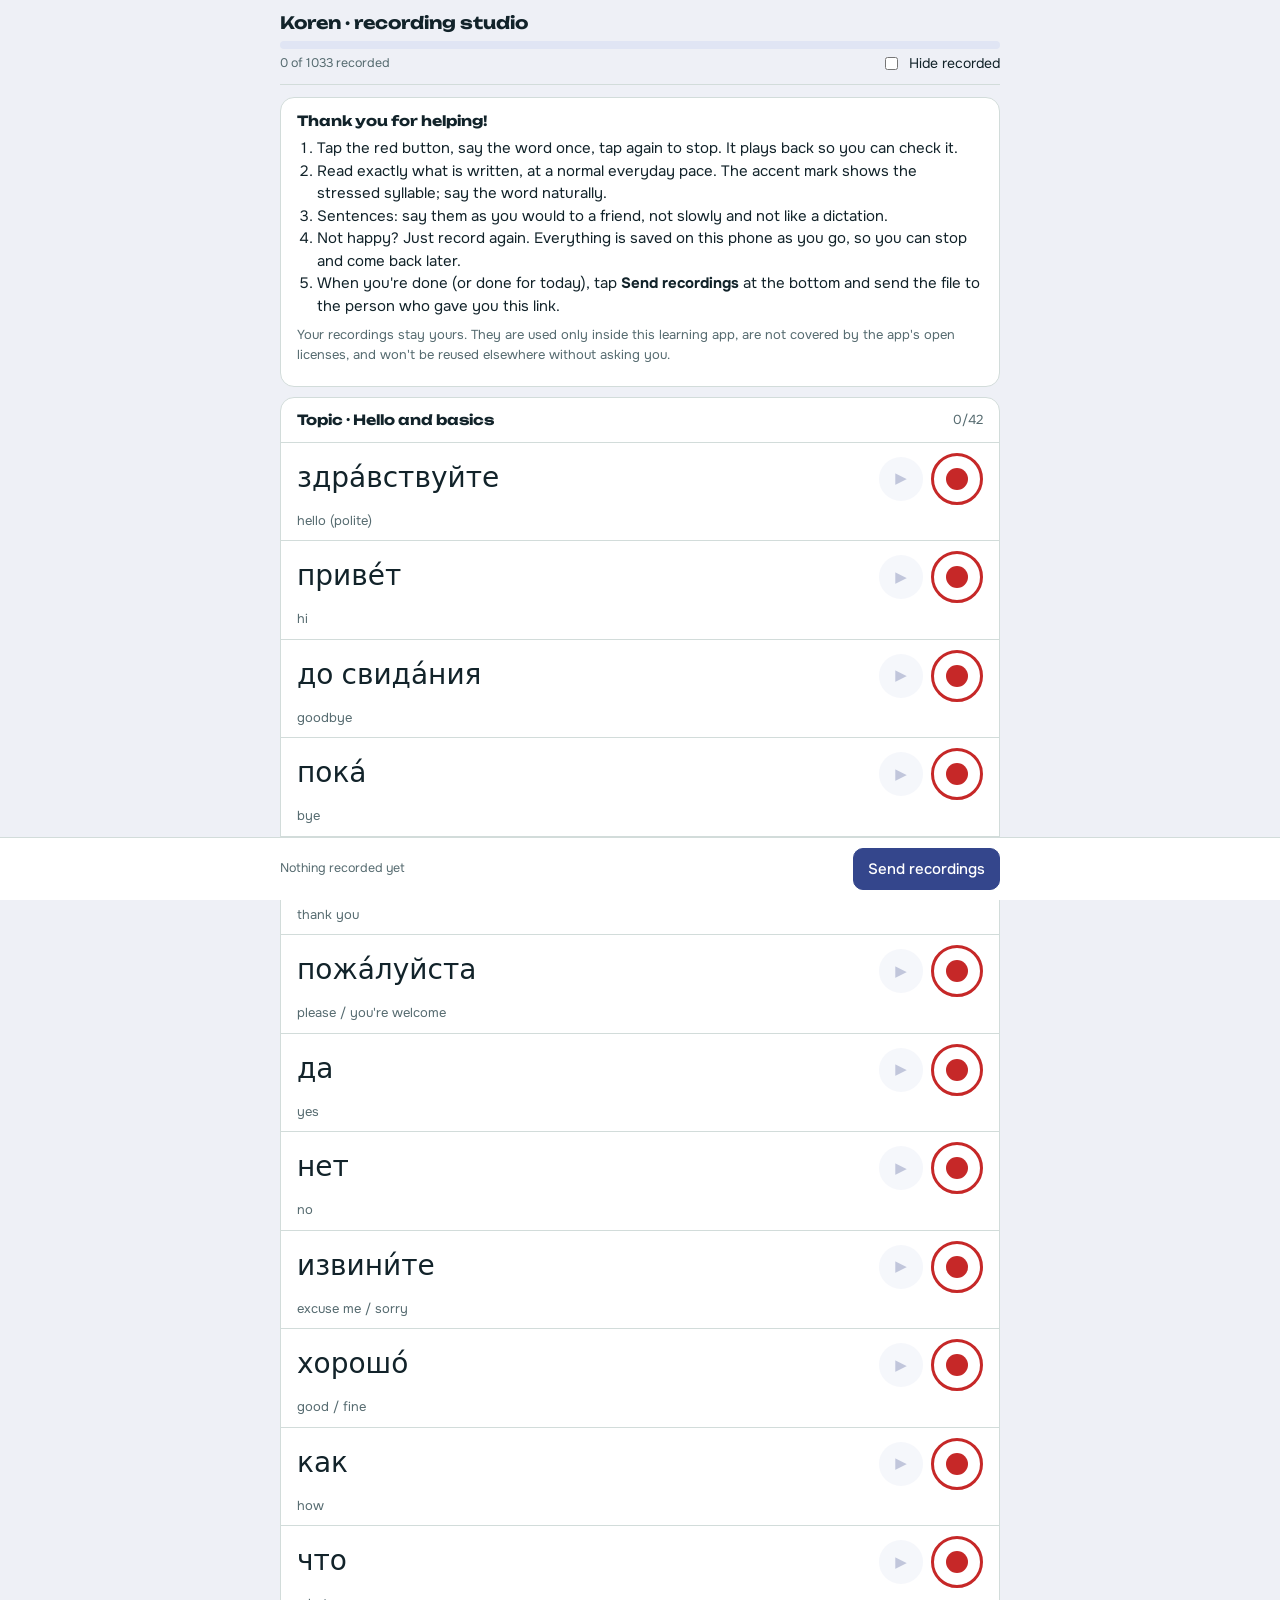
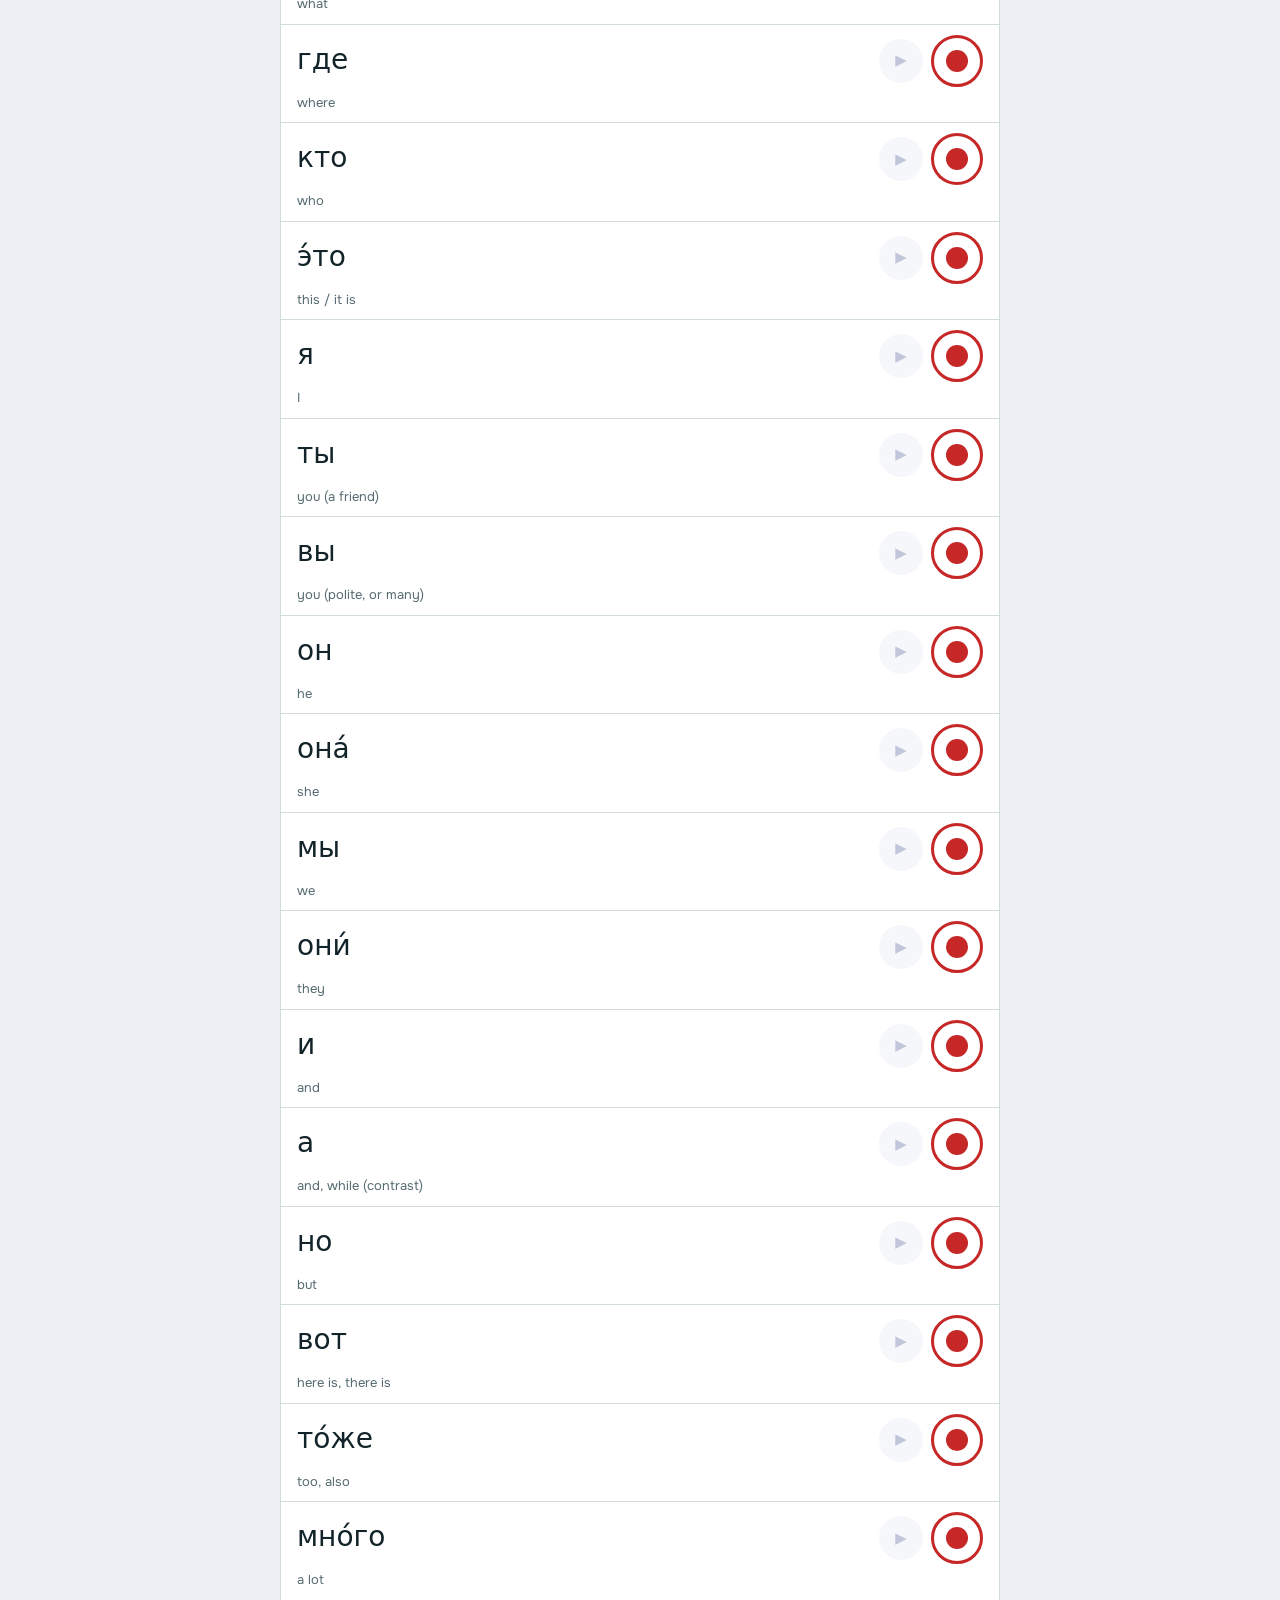
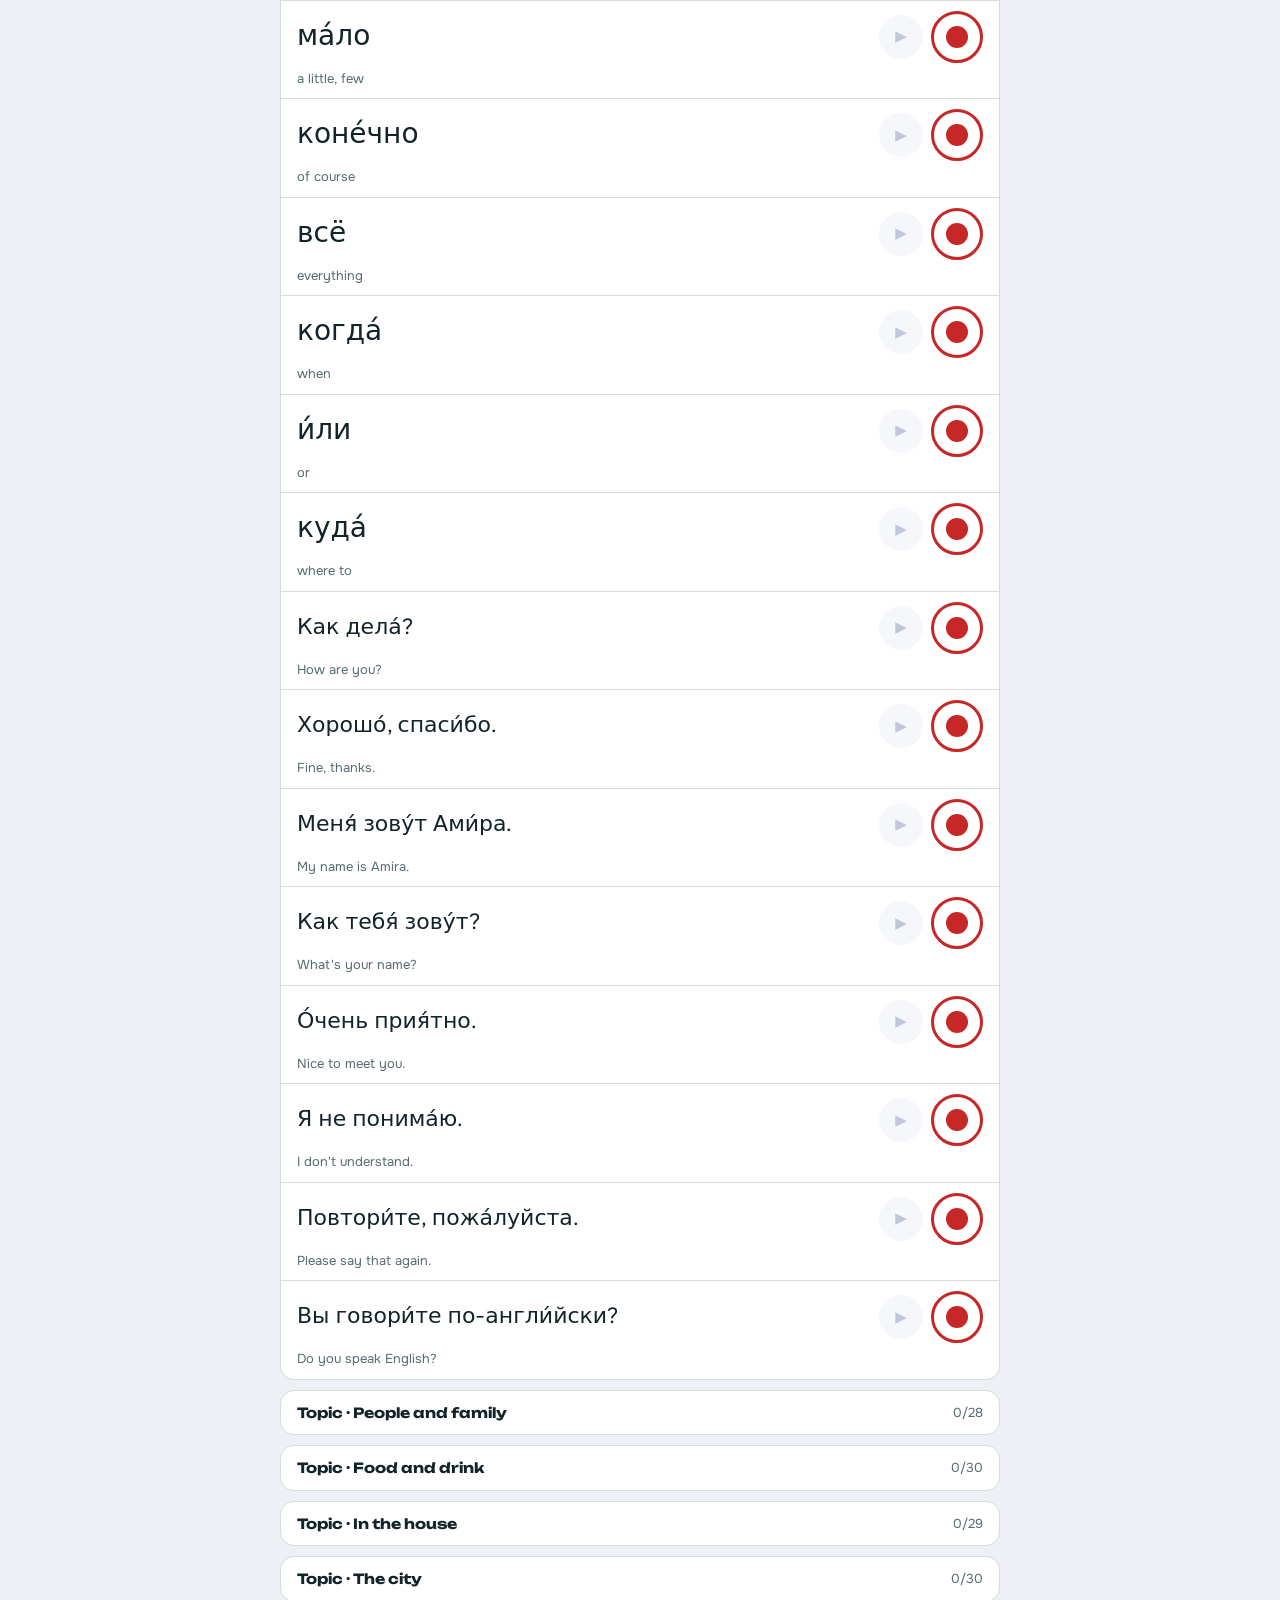
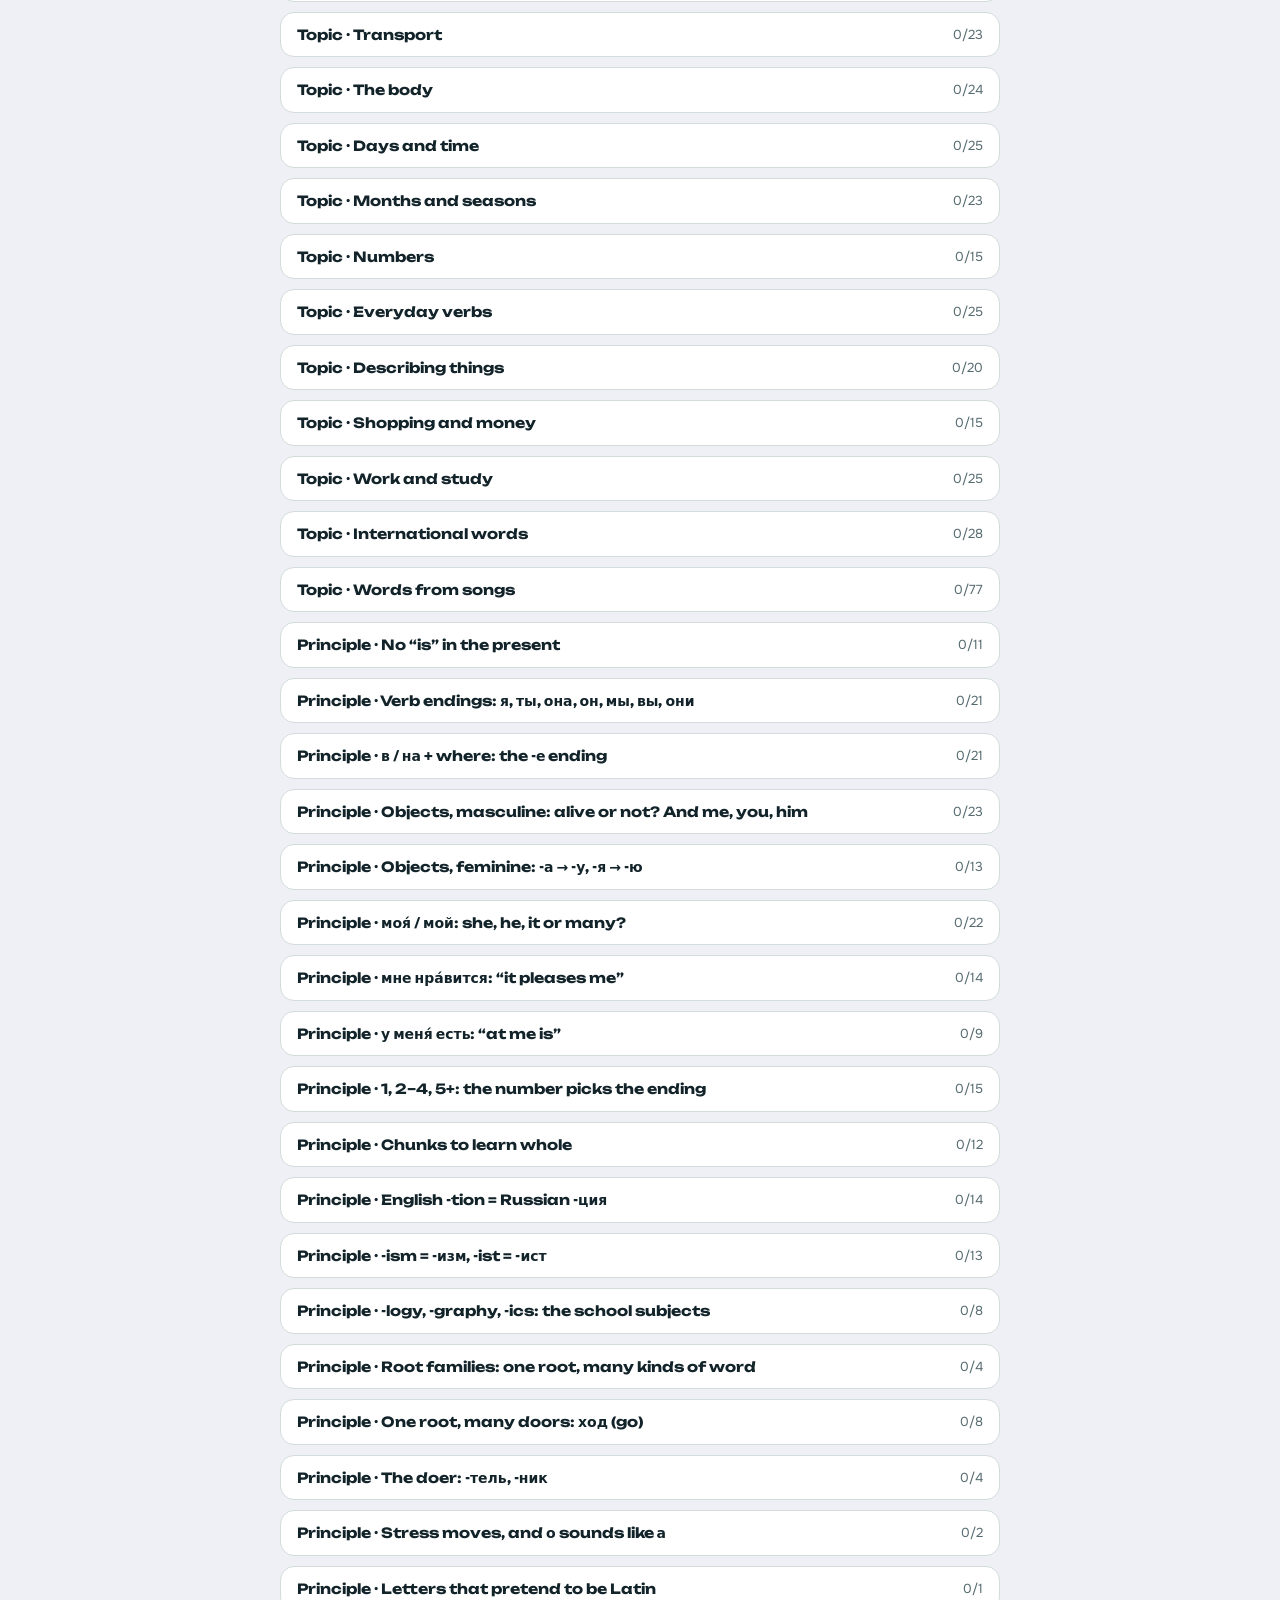
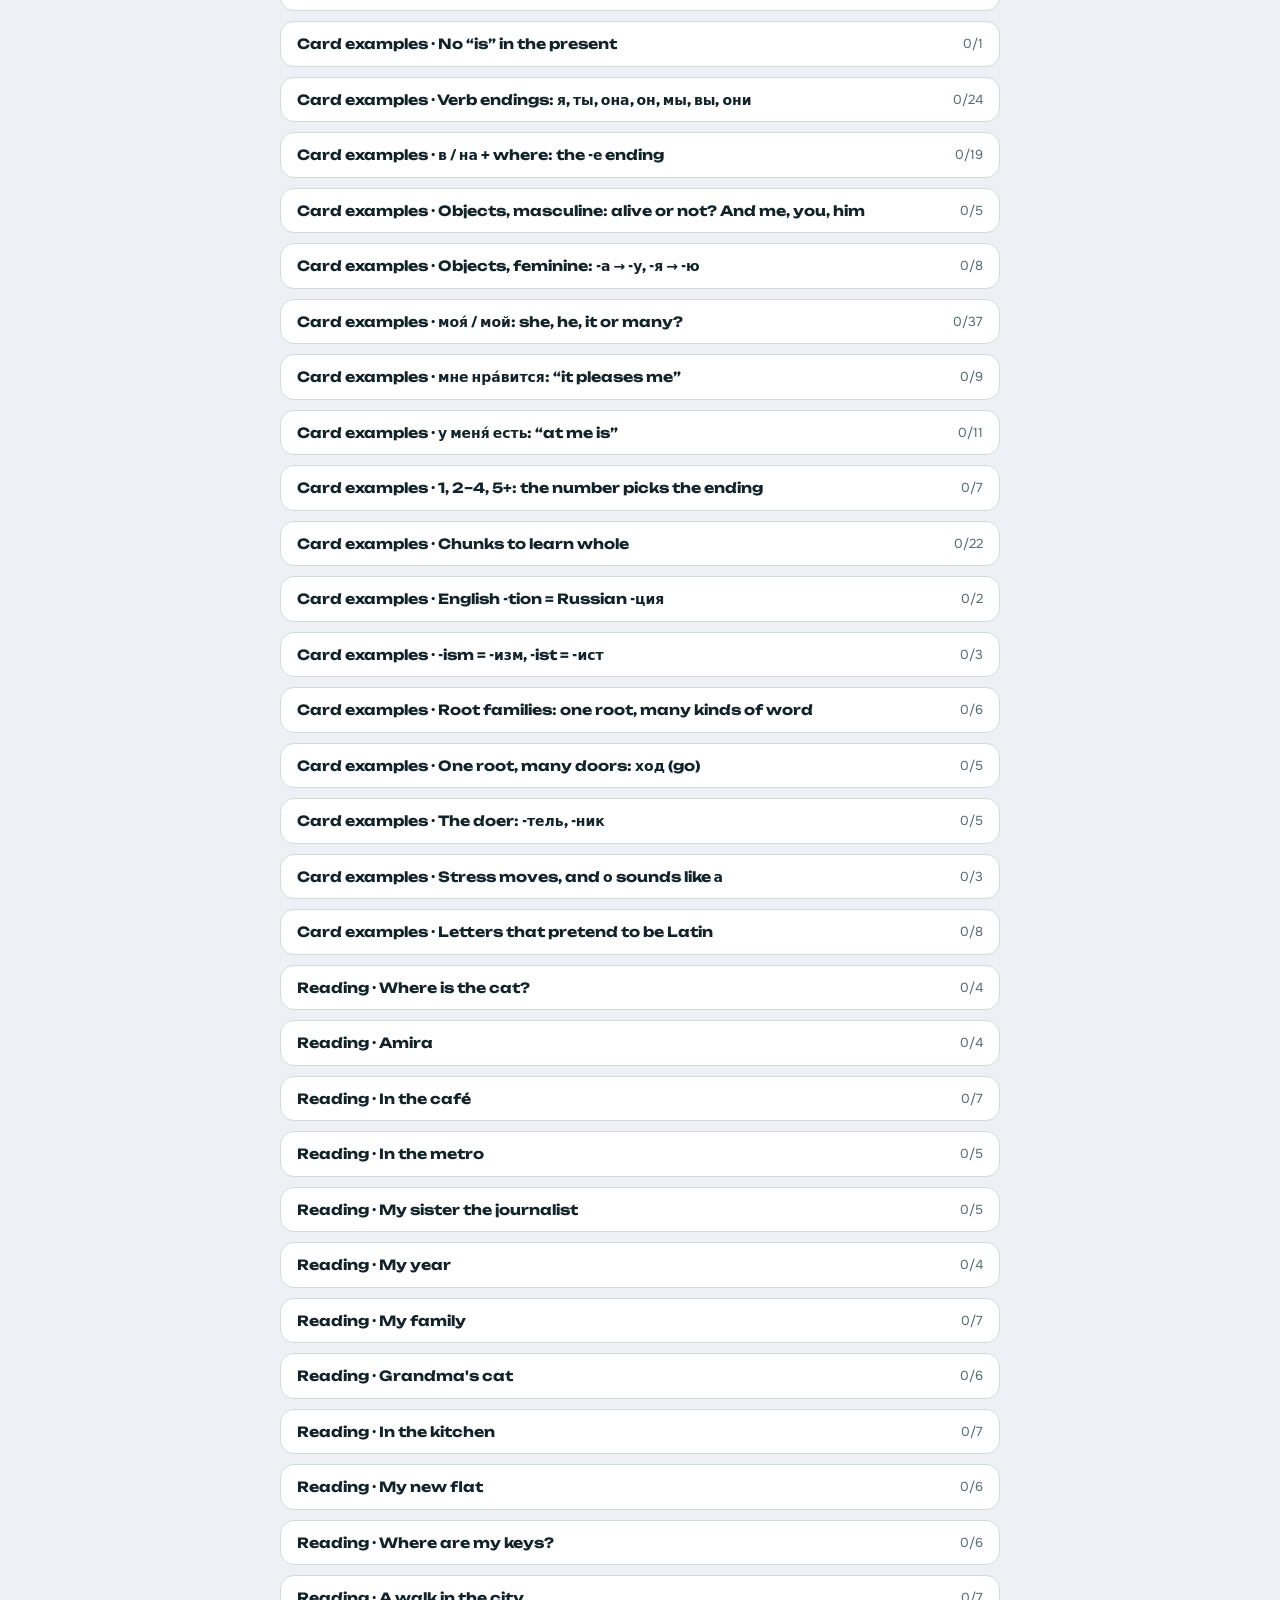
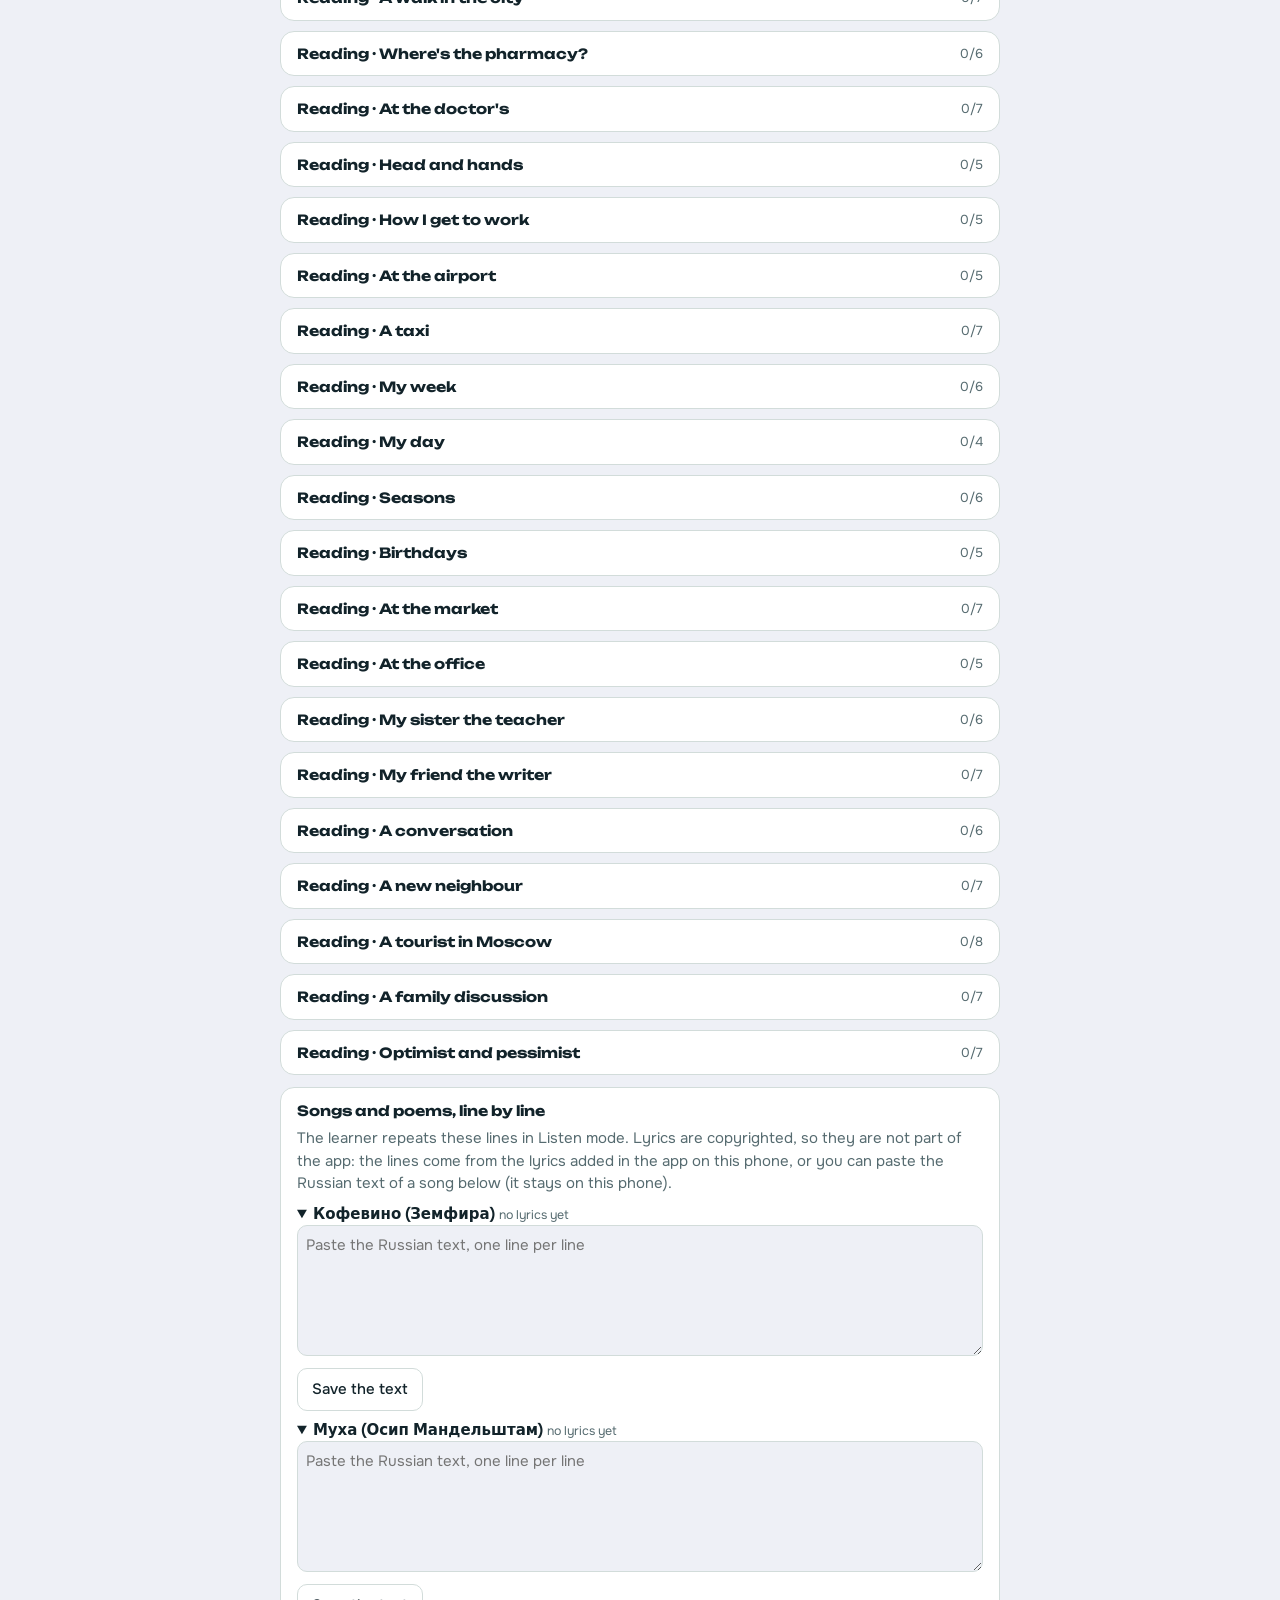
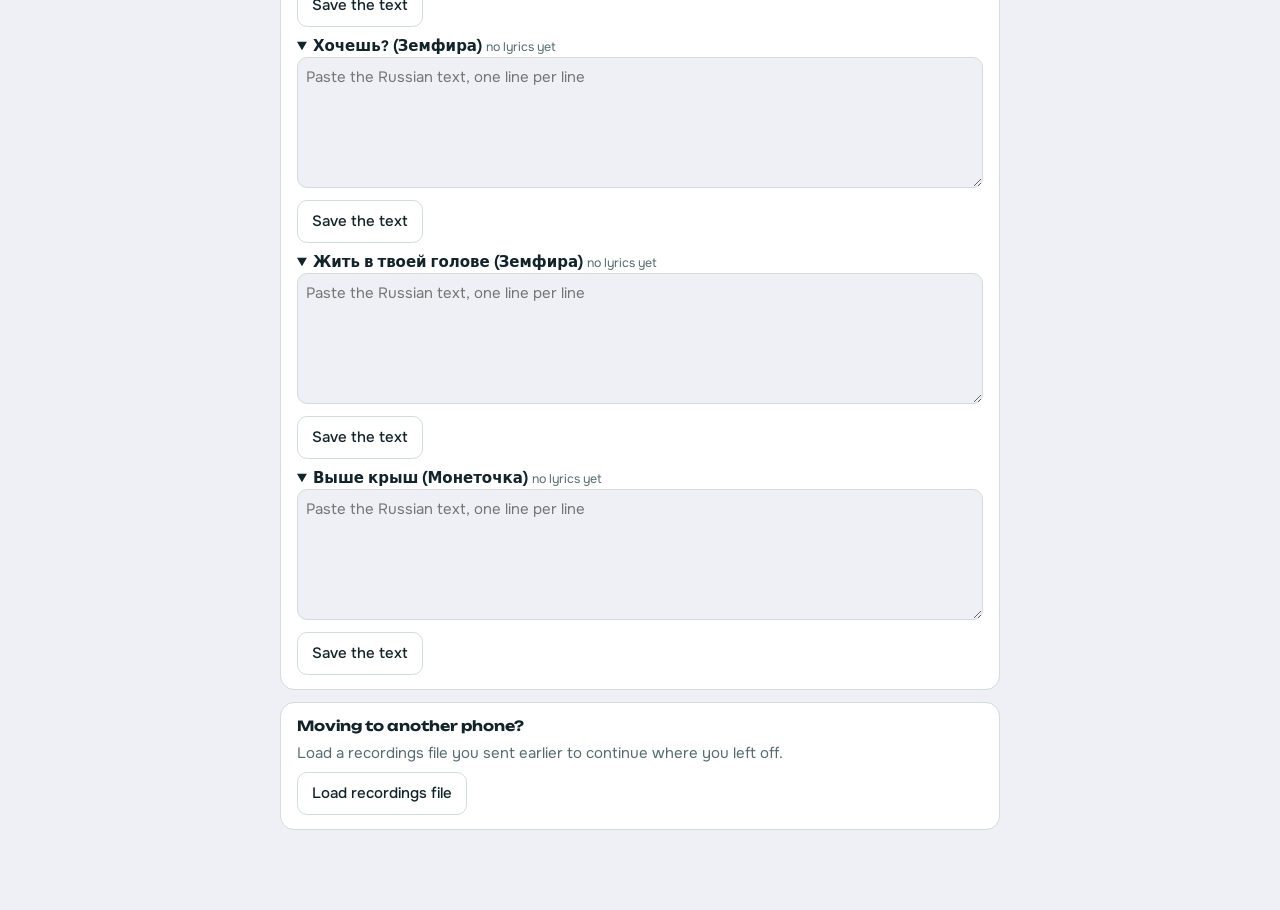
==== commit 82e5b819: "Listen mode: hands-free listen and repeat; fix the script error that blanked the app - New Listen mo" ====
--- a/record.html
+++ b/record.html
@@ -79,6 +79,7 @@
   <div id="msg"></div>
 </section>
 <div id="list"></div>
+<section class="card" id="lyrcard"></section>
 <section class="card">
   <h2>Moving to another phone?</h2>
   <p class="muted">Load a recordings file you sent earlier to continue where you left off.</p>
@@ -119,6 +120,22 @@
   add("Card examples · "+p.en,it,"Examples from the explanation card. Say each one naturally; for single letters say just the sound.")});
 (C.readings||[]).forEach(r=>add("Reading · "+r.en,r.lines.map(l=>({key:"S:"+plain(l[0]),ru:l[0],en:l[1],ph:1})),"A short text: read each line naturally, as if telling it to a friend."));
 }
+/* ---- song and poem lines (Listen mode: line by line). Lyrics are copyrighted, so they never go into the app's files:
+   they come from the lyrics added in the app on this phone, or are pasted here, and the lines are sent as a separate file
+   that the learner imports on her phone (not uploaded to GitHub). */
+const COURSEKEYS=new Set(SECTIONS.flatMap(s=>s.items.map(i=>i.key)));
+let RLYR={};try{RLYR=Object.assign({},JSON.parse(localStorage.getItem("koren-rec-lyrics")||"{}"))}catch(e){}
+let ALYR={};try{ALYR=JSON.parse(localStorage.getItem("koren-lyrics")||"{}")||{}}catch(e){}
+const lyrLines=t=>String(t||"").replace(/\r/g,"").split("\n").map(l=>l.split(/\s+\|\s+|\t/)[0].replace(/[ \u00a0]+/g," ").trim()).filter(l=>l&&/[А-Яа-яЁё]/.test(l)&&!/^\[[^\]]*\]$/.test(l));
+const LYRSONGS=[];
+(C0.songs||[]).forEach(sg=>{
+  const txt=ALYR[sg.id]||RLYR[sg.id]||"",lines=[...new Set(lyrLines(txt))];
+  const t=(sg.kind==="poem"?"Poem lines · ":"Song lines · ")+plain(sg.ru)+" ("+plain(sg.by)+")";
+  LYRSONGS.push({id:sg.id,t,n:lines.length,own:!ALYR[sg.id]&&!!RLYR[sg.id]});
+  if(lines.length)SECTIONS.push({t,lyr:sg.id,items:lines.map(l=>({key:"S:"+plain(l),ru:l,en:"",lyr:1})),rec:"One line at a time, in a clear speaking voice that keeps the rhythm of the "+(sg.kind==="poem"?"poem":"song")+". No need to sing. These go into a separate file (Send song lines), not the main one."});
+});
+const LYRKEYS=new Set(SECTIONS.filter(s=>s.lyr).flatMap(s=>s.items.map(i=>i.key)).filter(k=>!COURSEKEYS.has(k)));
+const LFILE=SP===1?"koren-song-lines.json":`koren-song-lines-${SP}.json`;
 const ALL=SECTIONS.flatMap(s=>s.items);
 /* ---- storage (IndexedDB on this phone) ---- */
 function db(){return new Promise((res,rej)=>{const r=indexedDB.open(SP===1?"koren-rec":"koren-rec-"+SP,1);r.onupgradeneeded=()=>r.result.createObjectStore("clips");r.onsuccess=()=>res(r.result);r.onerror=()=>rej(r.error)})}
@@ -217,14 +234,29 @@
   const p=$("#player");p.src=urls[key];p.play().catch(()=>{});
 }
 /* ---- export / import ---- */
-function bundle(){
-  const clips={};ALL.forEach(i=>{if(CLIPS[i.key])clips[i.key]=CLIPS[i.key]});
-  Object.keys(CLIPS).forEach(k=>{if(!clips[k])clips[k]=CLIPS[k]});
-  return JSON.stringify({app:"koren-audio",v:1,speaker:SP,made:new Date().toISOString(),clips});
+function bundle(lines){
+  const clips={};
+  if(lines)LYRKEYS.forEach(k=>{if(CLIPS[k])clips[k]=CLIPS[k]});
+  else{ALL.forEach(i=>{if(CLIPS[i.key]&&!LYRKEYS.has(i.key))clips[i.key]=CLIPS[i.key]});
+    Object.keys(CLIPS).forEach(k=>{if(!clips[k]&&!LYRKEYS.has(k)&&!LINEONLY.has(k))clips[k]=CLIPS[k]})}
+  return JSON.stringify(Object.assign({app:"koren-audio",v:1,speaker:SP,made:new Date().toISOString()},lines?{kind:"lines"}:{},{clips}));
+}
+/* song lines recorded earlier whose lyrics are no longer on this phone: still kept out of the main file */
+let LINEONLY=new Set();try{LINEONLY=new Set(JSON.parse(localStorage.getItem("koren-rec-linekeys")||"[]"))}catch(e){}
+LYRKEYS.forEach(k=>LINEONLY.add(k));try{localStorage.setItem("koren-rec-linekeys",JSON.stringify([...LINEONLY]))}catch(e){}
+async function sendLines(){
+  const n=[...LYRKEYS].filter(k=>CLIPS[k]).length;if(!n){msg("bad","Record some song lines first.");return}
+  const file=new File([bundle(true)],LFILE,{type:"application/json"});
+  if(navigator.canShare&&navigator.canShare({files:[file]})){
+    try{await navigator.share({files:[file],title:"Koren song lines"});msg("ok","Sent. Thank you!");return}catch(e){if(e&&e.name==="AbortError")return}
+  }
+  const a=document.createElement("a");a.href=URL.createObjectURL(file);a.download=LFILE;document.body.appendChild(a);a.click();
+  setTimeout(()=>{URL.revokeObjectURL(a.href);a.remove()},1500);
+  msg("ok","Saved as "+LFILE+" in your Downloads. Send it to the learner; they import it in the app (More → Import a recordings file). It is not for GitHub.");
 }
 async function send(){
   const n=Object.keys(CLIPS).length;if(!n){msg("bad","Record something first.");return}
-  const text=bundle(),file=new File([text],FILE,{type:"application/json"});
+  const text=bundle(false),file=new File([text],FILE,{type:"application/json"});
   if(navigator.canShare&&navigator.canShare({files:[file]})){
     try{await navigator.share({files:[file],title:"Koren recordings"});msg("ok","Sent. Thank you!");return}catch(e){if(e&&e.name==="AbortError")return}
   }
@@ -235,6 +267,7 @@
 async function load(file){
   let o;try{o=JSON.parse(await file.text())}catch(e){return msg("bad","That is not a recordings file.")}
   if(!o||o.app!=="koren-audio"||!o.clips)return msg("bad","That is not a recordings file.");
+  if(o.kind==="lines")Object.keys(o.clips).forEach(k=>LINEONLY.add(k));
   let n=0;for(const k of Object.keys(o.clips)){const c=o.clips[k];if(/^[WPS]:/.test(k)&&c&&typeof c.m==="string"&&typeof c.d==="string"){await put(k,{m:c.m,d:c.d});CLIPS[k]={m:c.m,d:c.d};n++}}
   renderList();msg("ok","Loaded "+n+" recordings.");
 }
@@ -245,11 +278,25 @@
   if(b.dataset.rec!==undefined){if(active&&active.row===row)return stopRec();return startRec(row)}
   if(b.dataset.play!==undefined){if(active)stopRec();return playKey(row.dataset.key)}
   if(b.id==="send")return send();
+  if(b.id==="sendlines")return sendLines();
+  if(b.dataset.lyrsave){const id=b.dataset.lyrsave,ta=document.getElementById("rl-"+id);RLYR[id]=ta?ta.value:"";if(!RLYR[id].trim())delete RLYR[id];
+    try{localStorage.setItem("koren-rec-lyrics",JSON.stringify(RLYR))}catch(e){}location.reload()}
 });
 $("#hide").addEventListener("change",e=>$("#list").classList.toggle("hidedone",e.target.checked));
 $("#load").addEventListener("change",e=>{const f=e.target.files&&e.target.files[0];e.target.value="";if(f)load(f)});
 document.addEventListener("visibilitychange",()=>{if(document.hidden)stopRec()});
 if(SP>1)document.getElementById("sptag").textContent=" · speaker "+SP;
+function lyrCard(){
+  const el=$("#lyrcard");if(!LYRSONGS.length){el.remove();return}
+  const any=LYRKEYS.size;
+  el.innerHTML=`<h2>Songs and poems, line by line</h2>
+  <p class="muted">The learner repeats these lines in Listen mode. Lyrics are copyrighted, so they are not part of the app: the lines come from the lyrics added in the app on this phone, or you can paste the Russian text of a song below (it stays on this phone).</p>
+  ${LYRSONGS.map(x=>`<details${x.n?"":" open"}><summary><b>${esc(x.t.replace(/^(Song|Poem) lines · /,""))}</b> <small>${x.n?x.n+" lines":"no lyrics yet"}</small></summary>
+   ${ALYR[x.id]?`<p class="muted" style="font-size:13px">Lyrics come from the app on this phone.</p>`:`<textarea id="rl-${esc(x.id)}" rows="5" style="width:100%;font:inherit;border:1px solid var(--line);border-radius:10px;padding:8px;background:var(--bg);color:var(--ink)" placeholder="Paste the Russian text, one line per line">${esc(RLYR[x.id]||"")}</textarea>
+   <button type="button" class="btn" data-lyrsave="${esc(x.id)}" style="margin-top:6px">Save the text</button>`}</details>`).join("")}
+  ${any?`<button type="button" class="btn primary" id="sendlines" style="align-self:flex-start">Send song lines</button><p class="muted" style="font-size:13px">A separate file, ${esc(LFILE)}, that the learner imports on her phone. Please don't upload it anywhere public.</p>`:""}`;
+}
+lyrCard();
 (async()=>{try{CLIPS=await getAll()}catch(e){msg("bad","This browser cannot save recordings (private mode?). Please use a normal window.")}renderList()})();
 </script>
 </body>
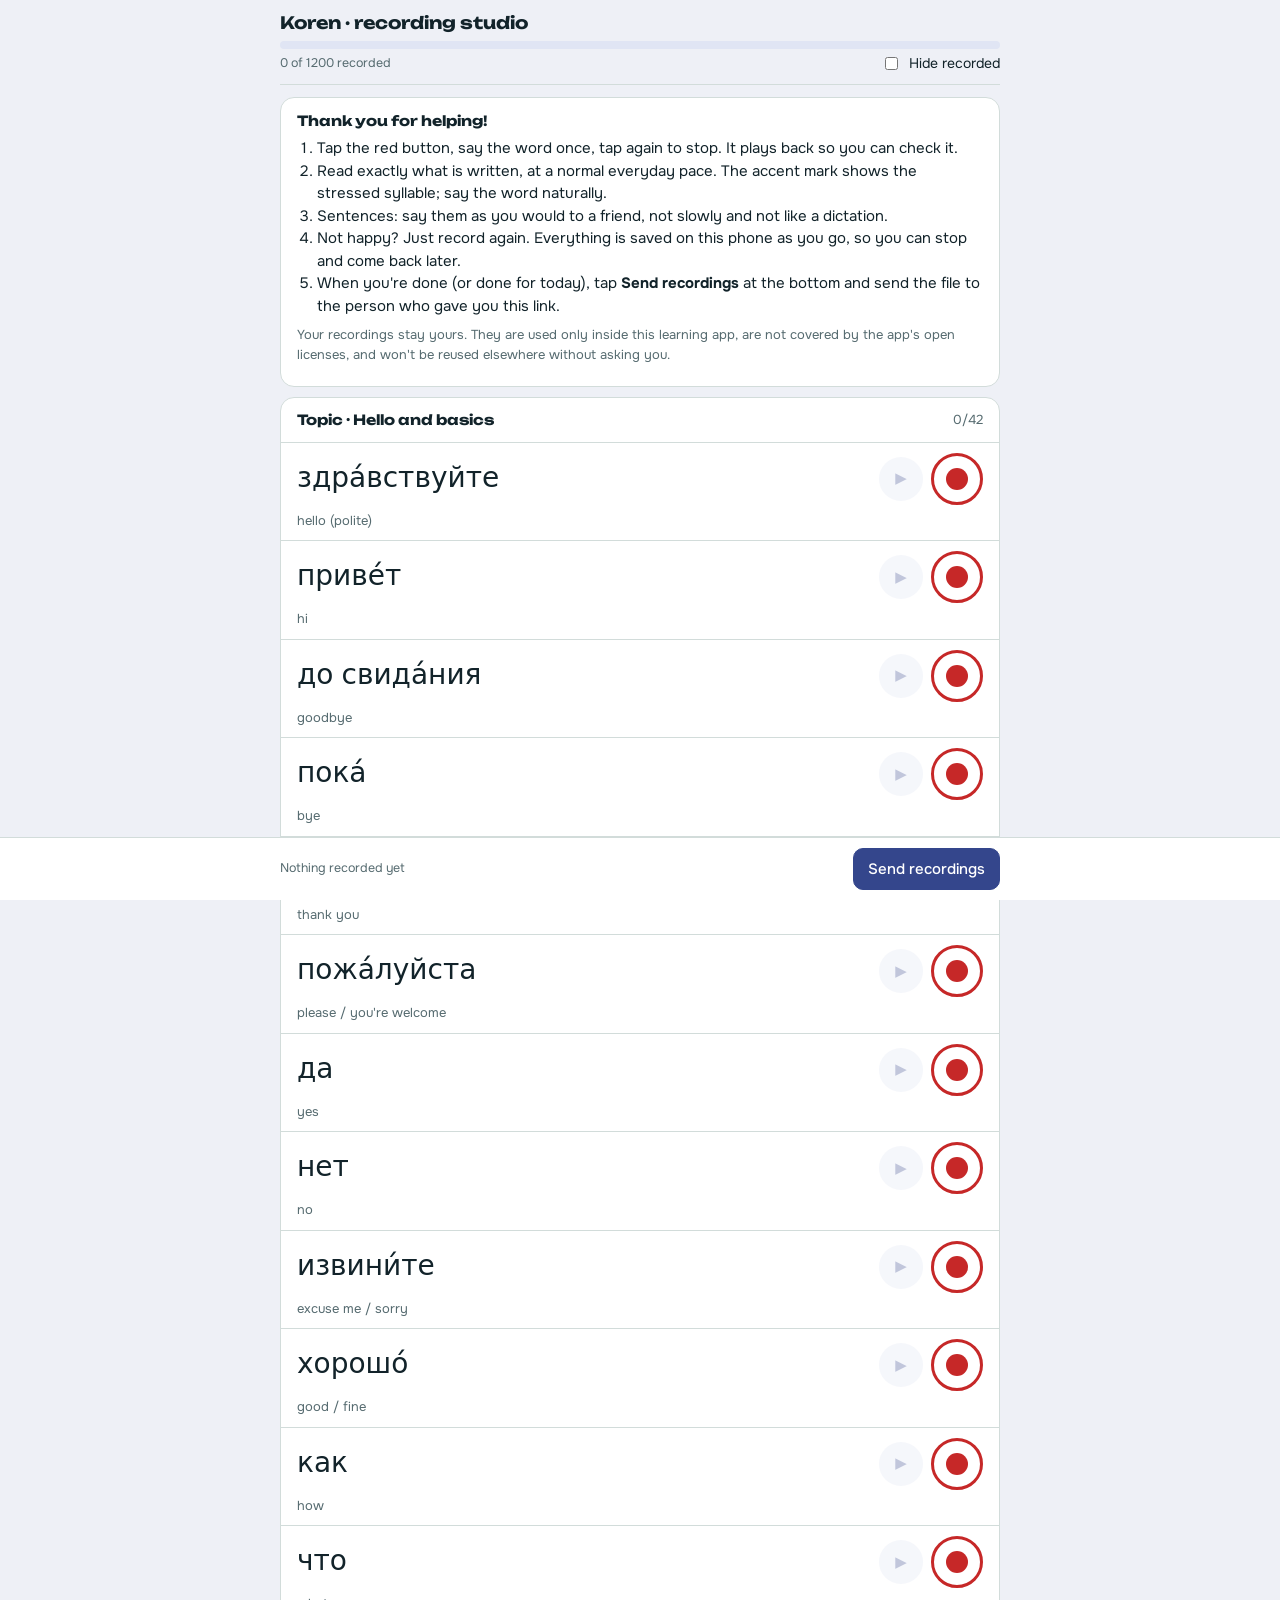
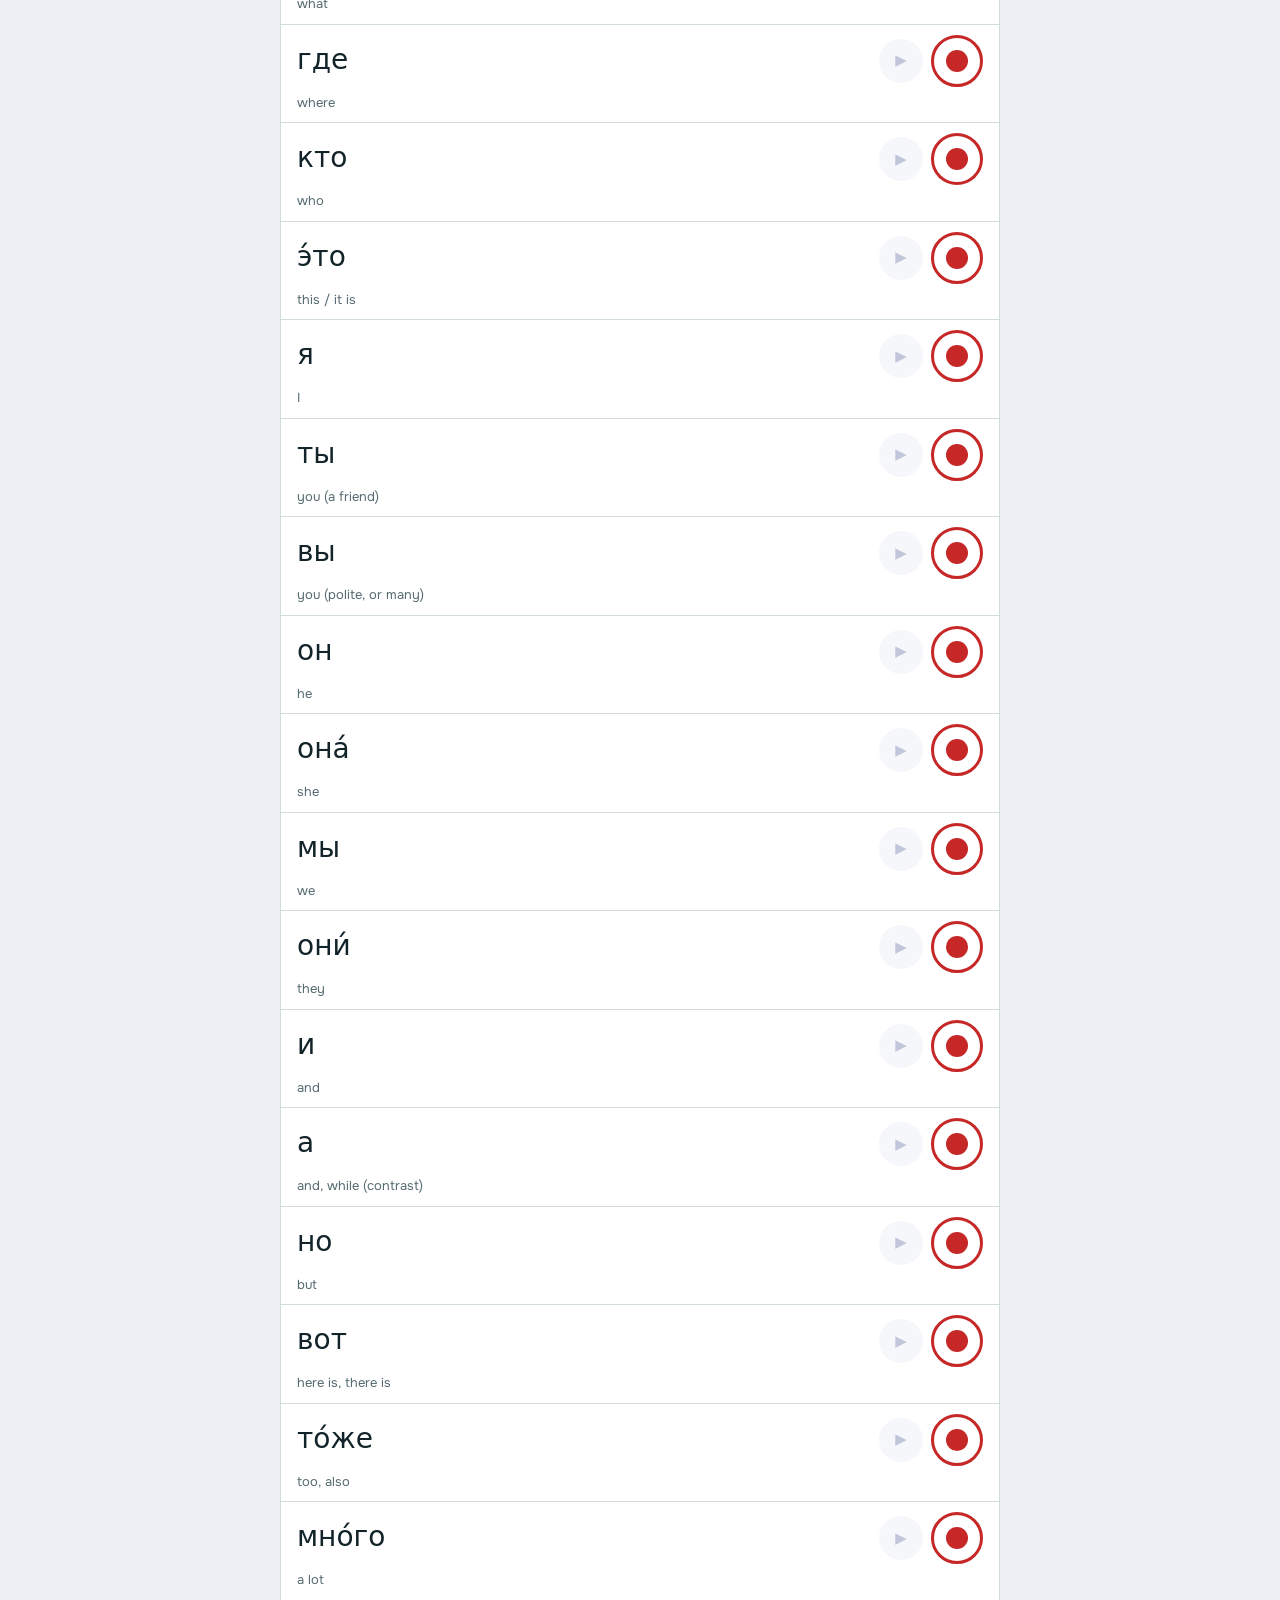
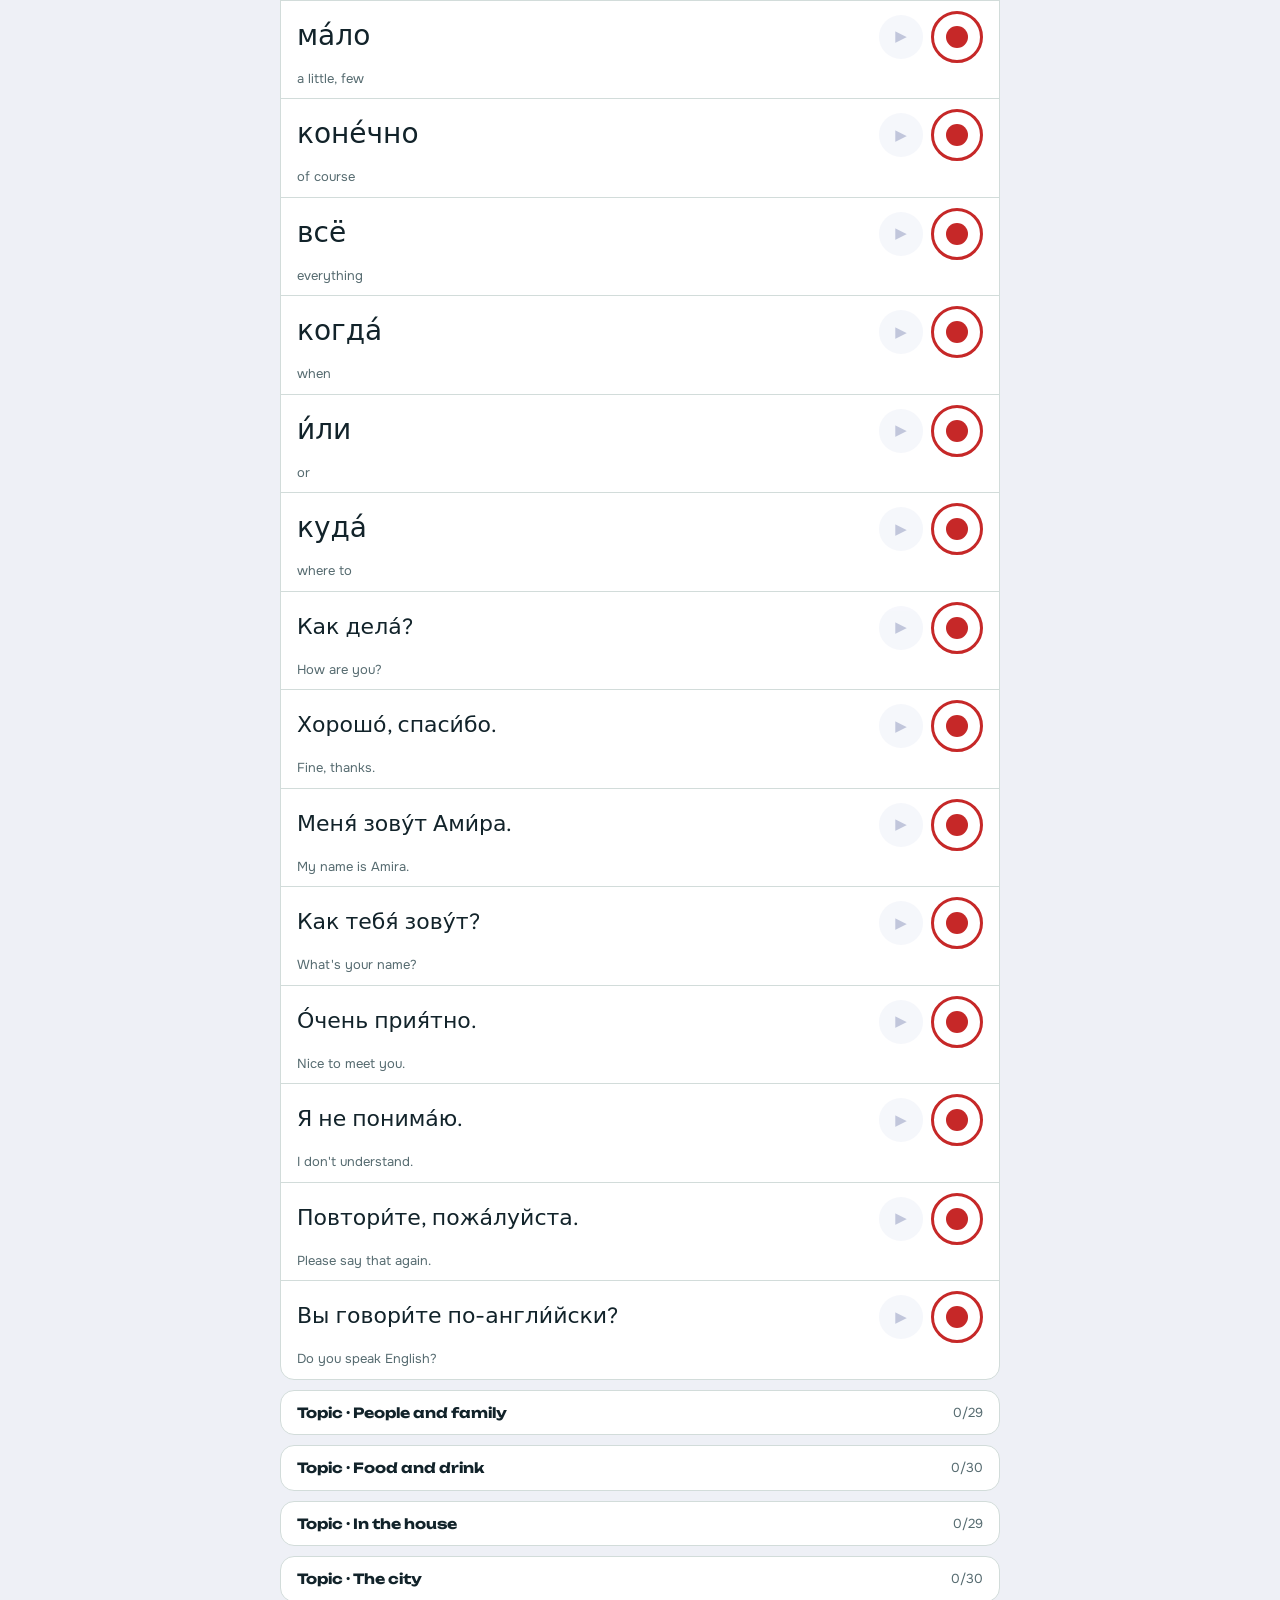
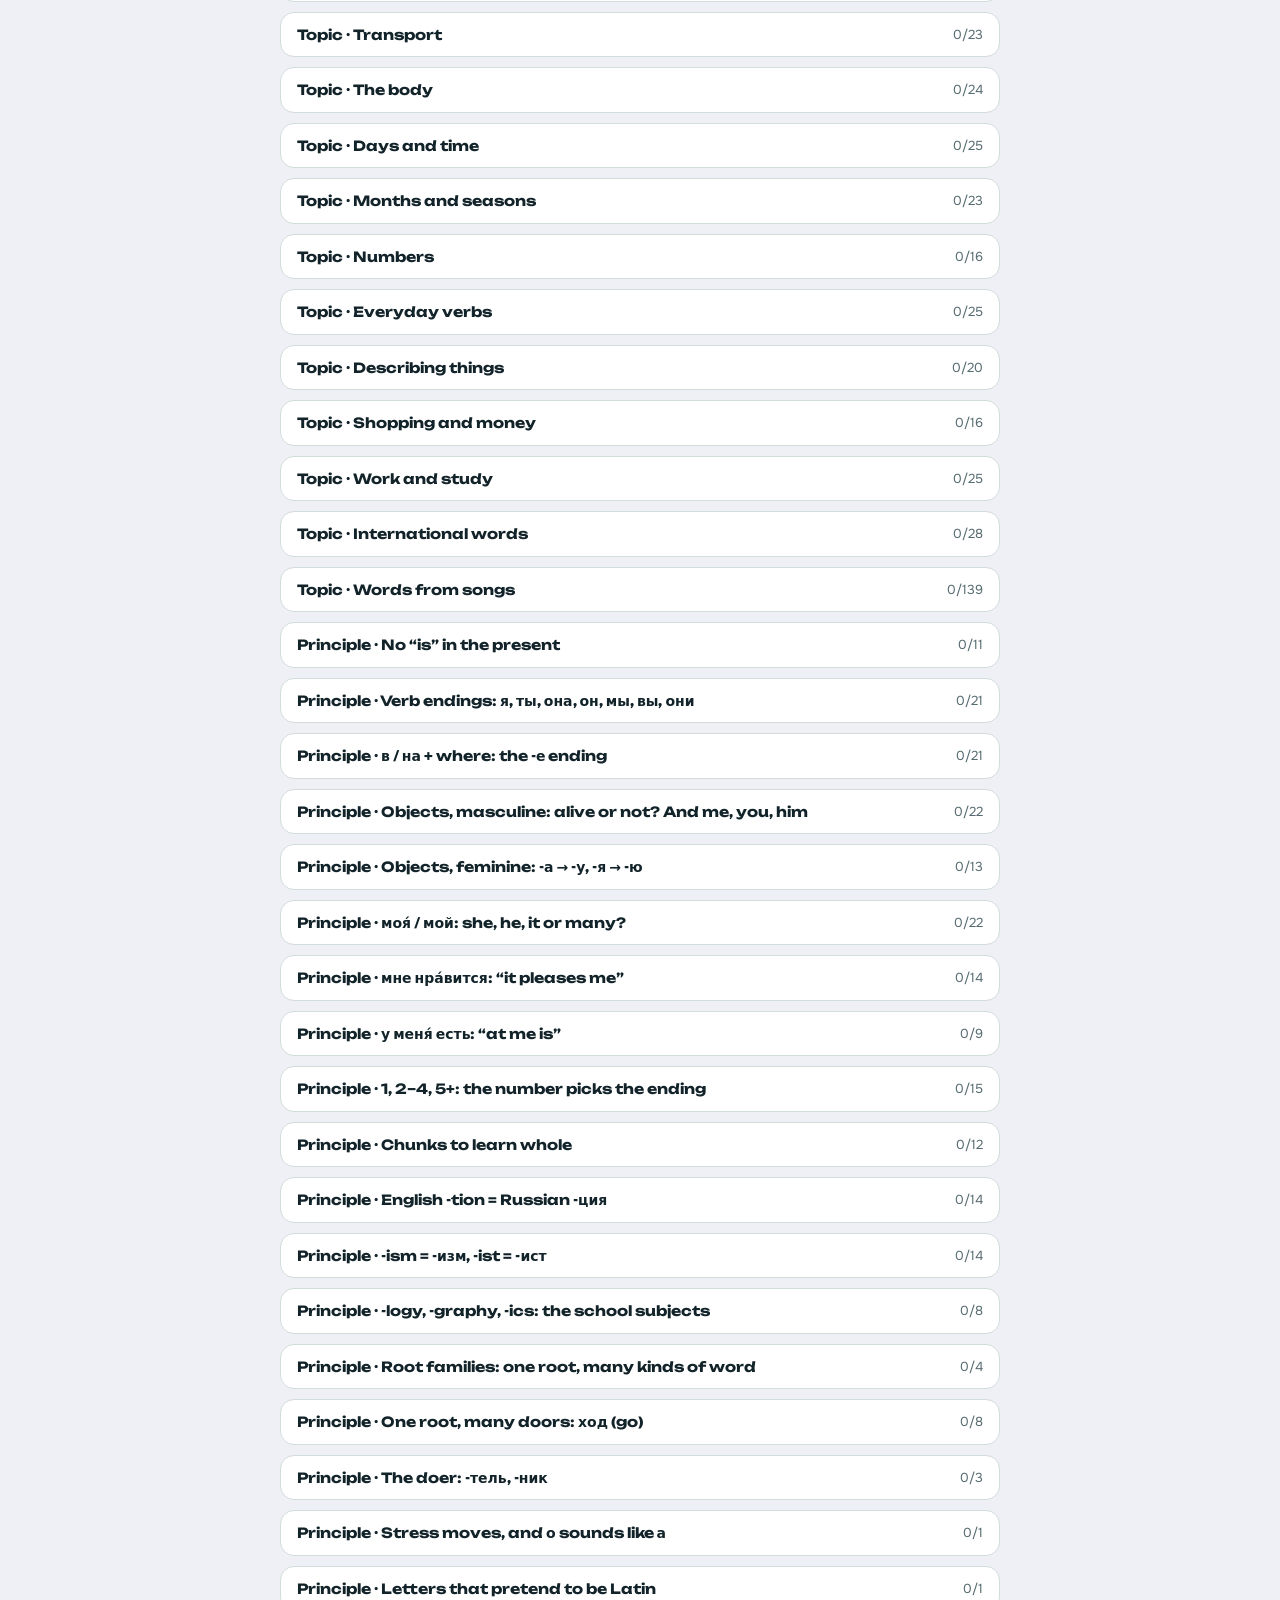
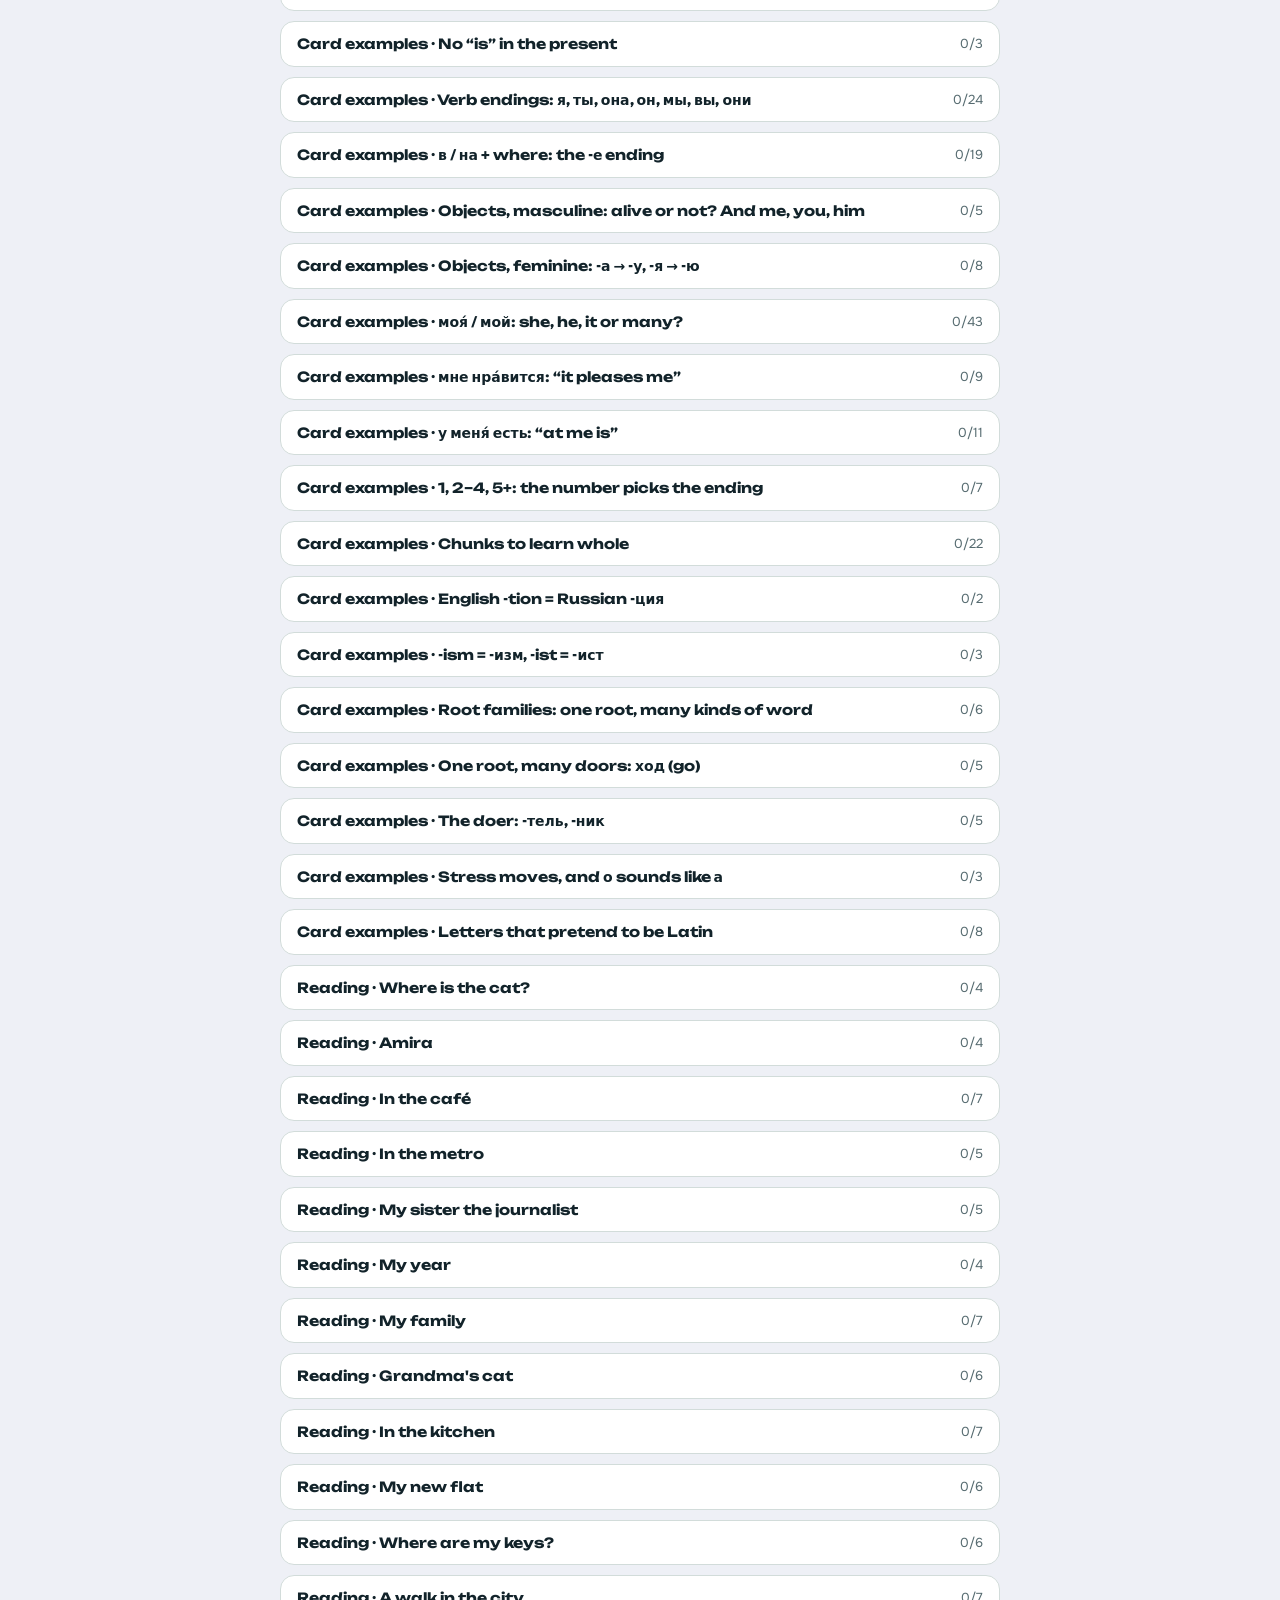
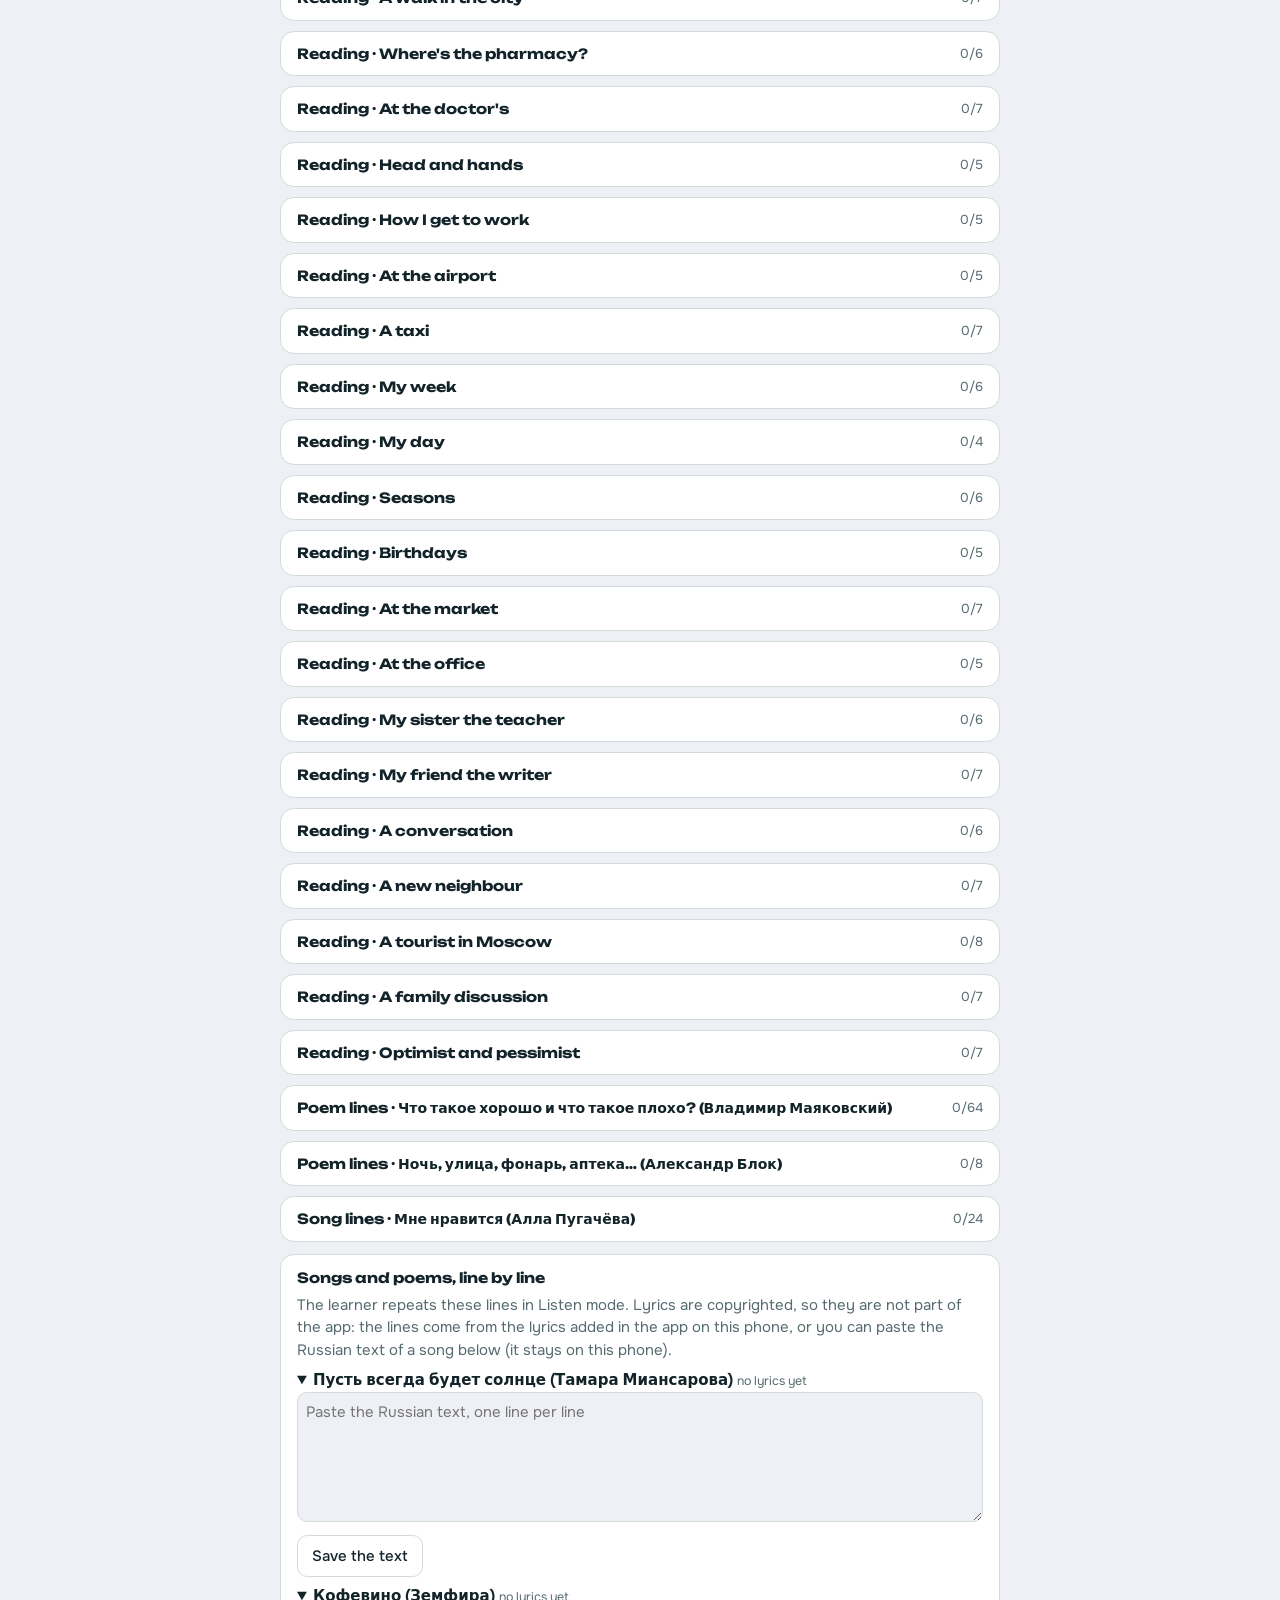
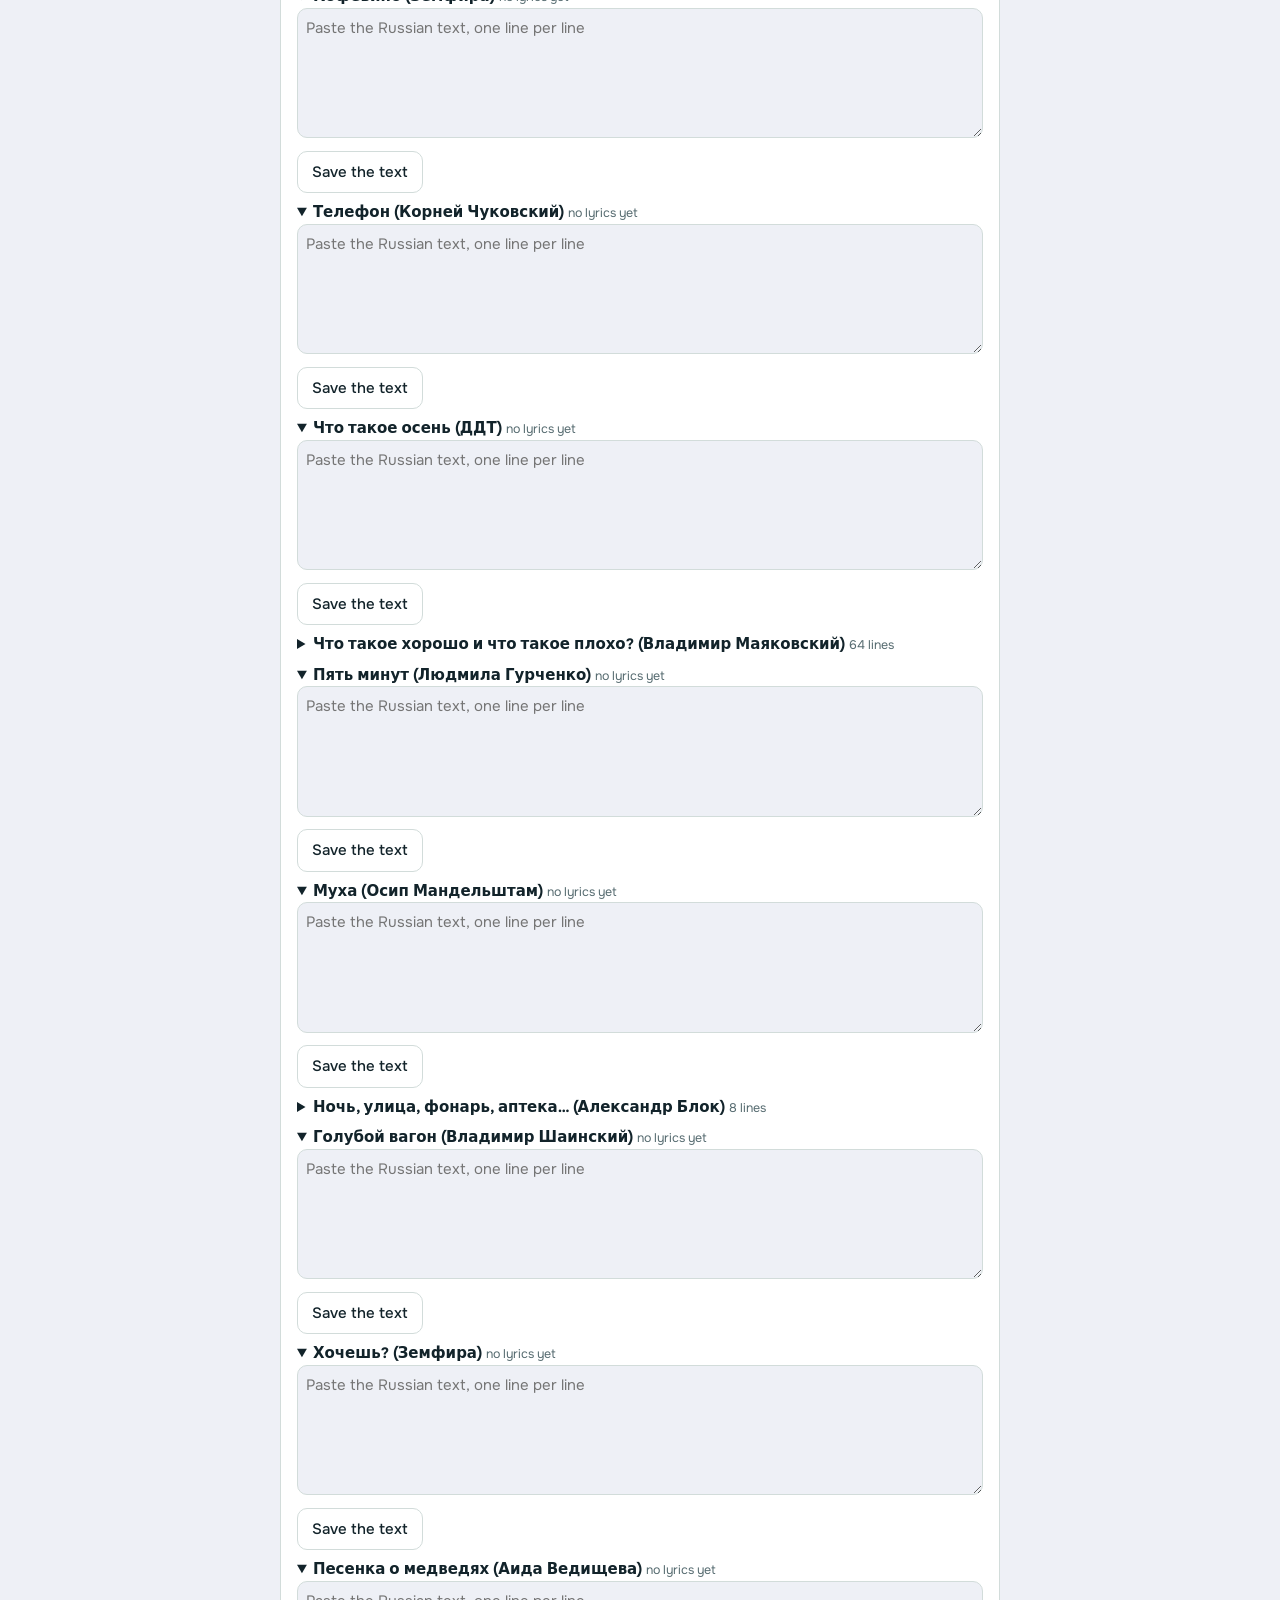
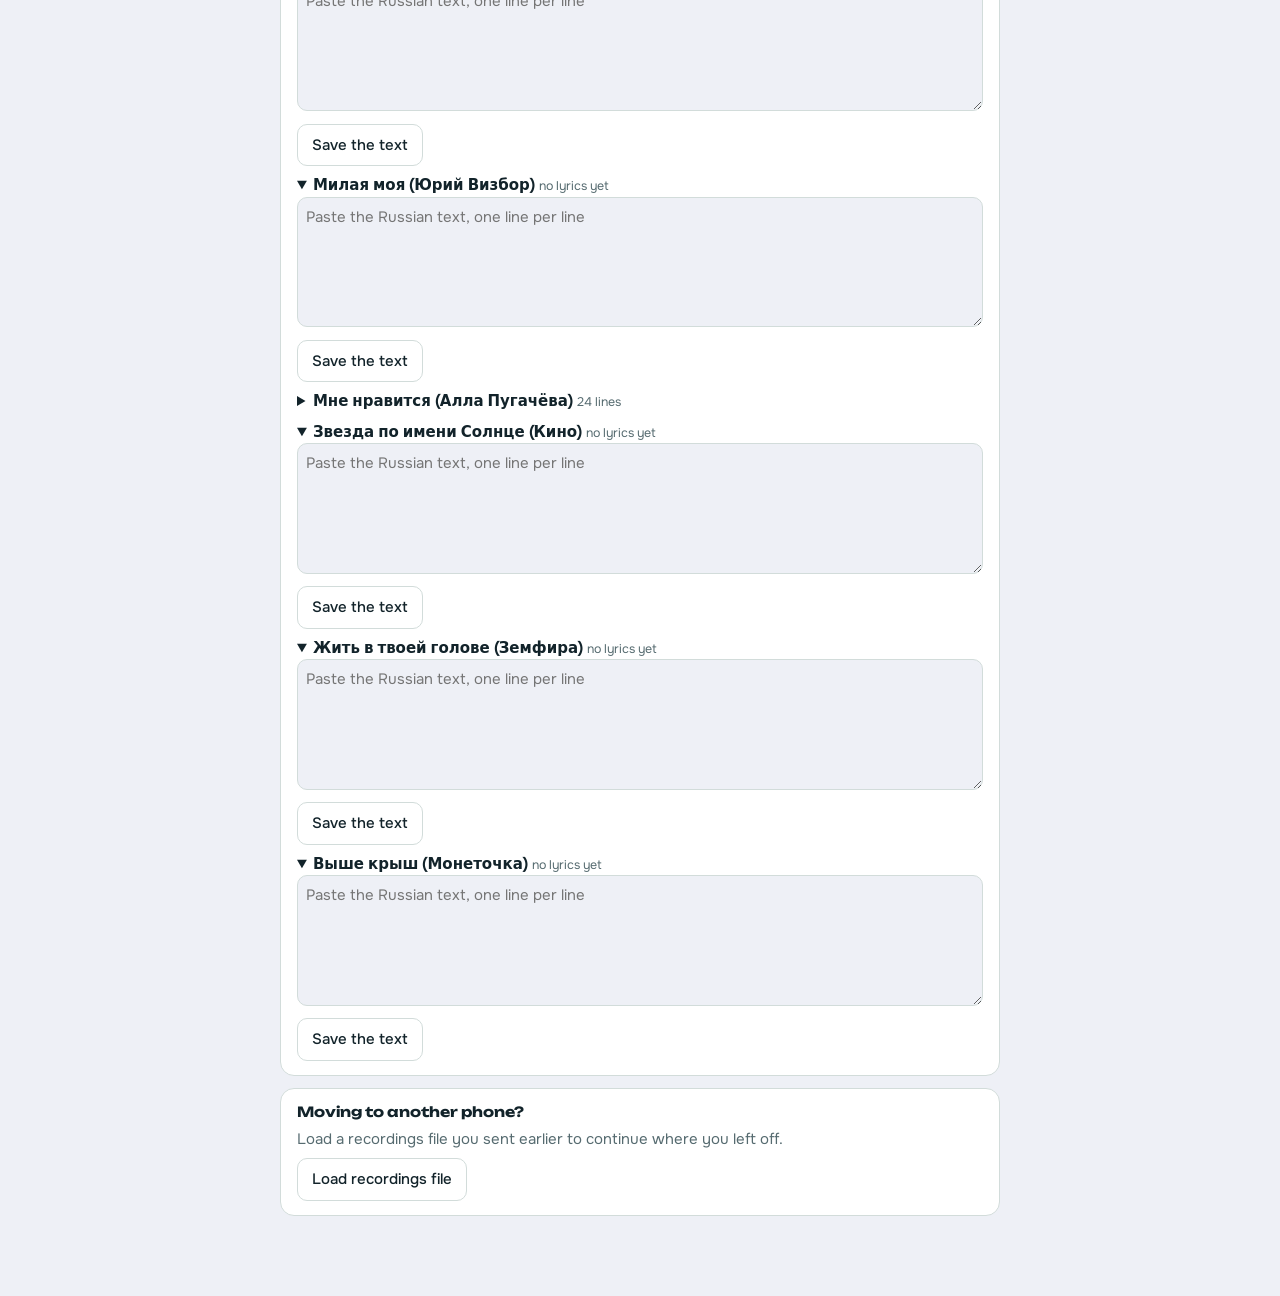
==== commit 9da555aa: "Ship the texts of public-domain poems: Blok, Mayakovsky, Tsvetaeva A song or poem may now carry its " ====
--- a/record.html
+++ b/record.html
@@ -129,10 +129,14 @@
 const lyrLines=t=>String(t||"").replace(/\r/g,"").split("\n").map(l=>l.split(/\s+\|\s+|\t/)[0].replace(/[ \u00a0]+/g," ").trim()).filter(l=>l&&/[А-Яа-яЁё]/.test(l)&&!/^\[[^\]]*\]$/.test(l));
 const LYRSONGS=[];
 (C0.songs||[]).forEach(sg=>{
-  const txt=ALYR[sg.id]||RLYR[sg.id]||"",lines=[...new Set(lyrLines(txt))];
+  /* a public-domain poem ships its text (text: in course.js): its lines are ordinary course items and go into the main file */
+  const builtin=!ALYR[sg.id]&&!RLYR[sg.id]&&!!sg.text;
+  const txt=ALYR[sg.id]||RLYR[sg.id]||sg.text||"",lines=[...new Set(lyrLines(txt))];
   const t=(sg.kind==="poem"?"Poem lines · ":"Song lines · ")+plain(sg.ru)+" ("+plain(sg.by)+")";
-  LYRSONGS.push({id:sg.id,t,n:lines.length,own:!ALYR[sg.id]&&!!RLYR[sg.id]});
-  if(lines.length)SECTIONS.push({t,lyr:sg.id,items:lines.map(l=>({key:"S:"+plain(l),ru:l,en:"",lyr:1})),rec:"One line at a time, in a clear speaking voice that keeps the rhythm of the "+(sg.kind==="poem"?"poem":"song")+". No need to sing. These go into a separate file (Send song lines), not the main one."});
+  LYRSONGS.push({id:sg.id,t,n:lines.length,own:!ALYR[sg.id]&&!!RLYR[sg.id],builtin});
+  if(lines.length)SECTIONS.push(builtin
+    ?{t,items:lines.map(l=>({key:"S:"+plain(l),ru:l,en:""})),rec:"A public-domain poem, so its text is part of the app. One line at a time, in a clear speaking voice that keeps the rhythm. These go into the main recordings file."}
+    :{t,lyr:sg.id,items:lines.map(l=>({key:"S:"+plain(l),ru:l,en:"",lyr:1})),rec:"One line at a time, in a clear speaking voice that keeps the rhythm of the "+(sg.kind==="poem"?"poem":"song")+". No need to sing. These go into a separate file (Send song lines), not the main one."});
 });
 const LYRKEYS=new Set(SECTIONS.filter(s=>s.lyr).flatMap(s=>s.items.map(i=>i.key)).filter(k=>!COURSEKEYS.has(k)));
 const LFILE=SP===1?"koren-song-lines.json":`koren-song-lines-${SP}.json`;
@@ -239,7 +243,9 @@
   if(lines)LYRKEYS.forEach(k=>{if(CLIPS[k])clips[k]=CLIPS[k]});
   else{ALL.forEach(i=>{if(CLIPS[i.key]&&!LYRKEYS.has(i.key))clips[i.key]=CLIPS[i.key]});
     Object.keys(CLIPS).forEach(k=>{if(!clips[k]&&!LYRKEYS.has(k)&&!LINEONLY.has(k))clips[k]=CLIPS[k]})}
-  return JSON.stringify(Object.assign({app:"koren-audio",v:1,speaker:SP,made:new Date().toISOString()},lines?{kind:"lines"}:{},{clips}));
+  /* song lines also carry the pasted text of each song recorded here, so the learner's app gets the same lines */
+  const lyrics={};if(lines)SECTIONS.filter(s=>s.lyr&&s.items.some(i=>clips[i.key])).forEach(s=>{const t=ALYR[s.lyr]||RLYR[s.lyr];if(t)lyrics[s.lyr]=t});
+  return JSON.stringify(Object.assign({app:"koren-audio",v:1,speaker:SP,made:new Date().toISOString()},lines?{kind:"lines",lyrics}:{},{clips}));
 }
 /* song lines recorded earlier whose lyrics are no longer on this phone: still kept out of the main file */
 let LINEONLY=new Set();try{LINEONLY=new Set(JSON.parse(localStorage.getItem("koren-rec-linekeys")||"[]"))}catch(e){}
@@ -292,9 +298,9 @@
   el.innerHTML=`<h2>Songs and poems, line by line</h2>
   <p class="muted">The learner repeats these lines in Listen mode. Lyrics are copyrighted, so they are not part of the app: the lines come from the lyrics added in the app on this phone, or you can paste the Russian text of a song below (it stays on this phone).</p>
   ${LYRSONGS.map(x=>`<details${x.n?"":" open"}><summary><b>${esc(x.t.replace(/^(Song|Poem) lines · /,""))}</b> <small>${x.n?x.n+" lines":"no lyrics yet"}</small></summary>
-   ${ALYR[x.id]?`<p class="muted" style="font-size:13px">Lyrics come from the app on this phone.</p>`:`<textarea id="rl-${esc(x.id)}" rows="5" style="width:100%;font:inherit;border:1px solid var(--line);border-radius:10px;padding:8px;background:var(--bg);color:var(--ink)" placeholder="Paste the Russian text, one line per line">${esc(RLYR[x.id]||"")}</textarea>
+   ${x.builtin?`<p class="muted" style="font-size:13px">Public domain: the text is built into the app, and these lines go into the main recordings file.</p>`:ALYR[x.id]?`<p class="muted" style="font-size:13px">Lyrics come from the app on this phone.</p>`:`<textarea id="rl-${esc(x.id)}" rows="5" style="width:100%;font:inherit;border:1px solid var(--line);border-radius:10px;padding:8px;background:var(--bg);color:var(--ink)" placeholder="Paste the Russian text, one line per line">${esc(RLYR[x.id]||"")}</textarea>
    <button type="button" class="btn" data-lyrsave="${esc(x.id)}" style="margin-top:6px">Save the text</button>`}</details>`).join("")}
-  ${any?`<button type="button" class="btn primary" id="sendlines" style="align-self:flex-start">Send song lines</button><p class="muted" style="font-size:13px">A separate file, ${esc(LFILE)}, that the learner imports on her phone. Please don't upload it anywhere public.</p>`:""}`;
+  ${any?`<button type="button" class="btn primary" id="sendlines" style="align-self:flex-start">Send song lines</button><p class="muted" style="font-size:13px">A separate file, ${esc(LFILE)}, with your recordings and the song text, so the lines match on the learner's phone when she imports it. Please don't upload it anywhere public.</p>`:""}`;
 }
 lyrCard();
 (async()=>{try{CLIPS=await getAll()}catch(e){msg("bad","This browser cannot save recordings (private mode?). Please use a normal window.")}renderList()})();
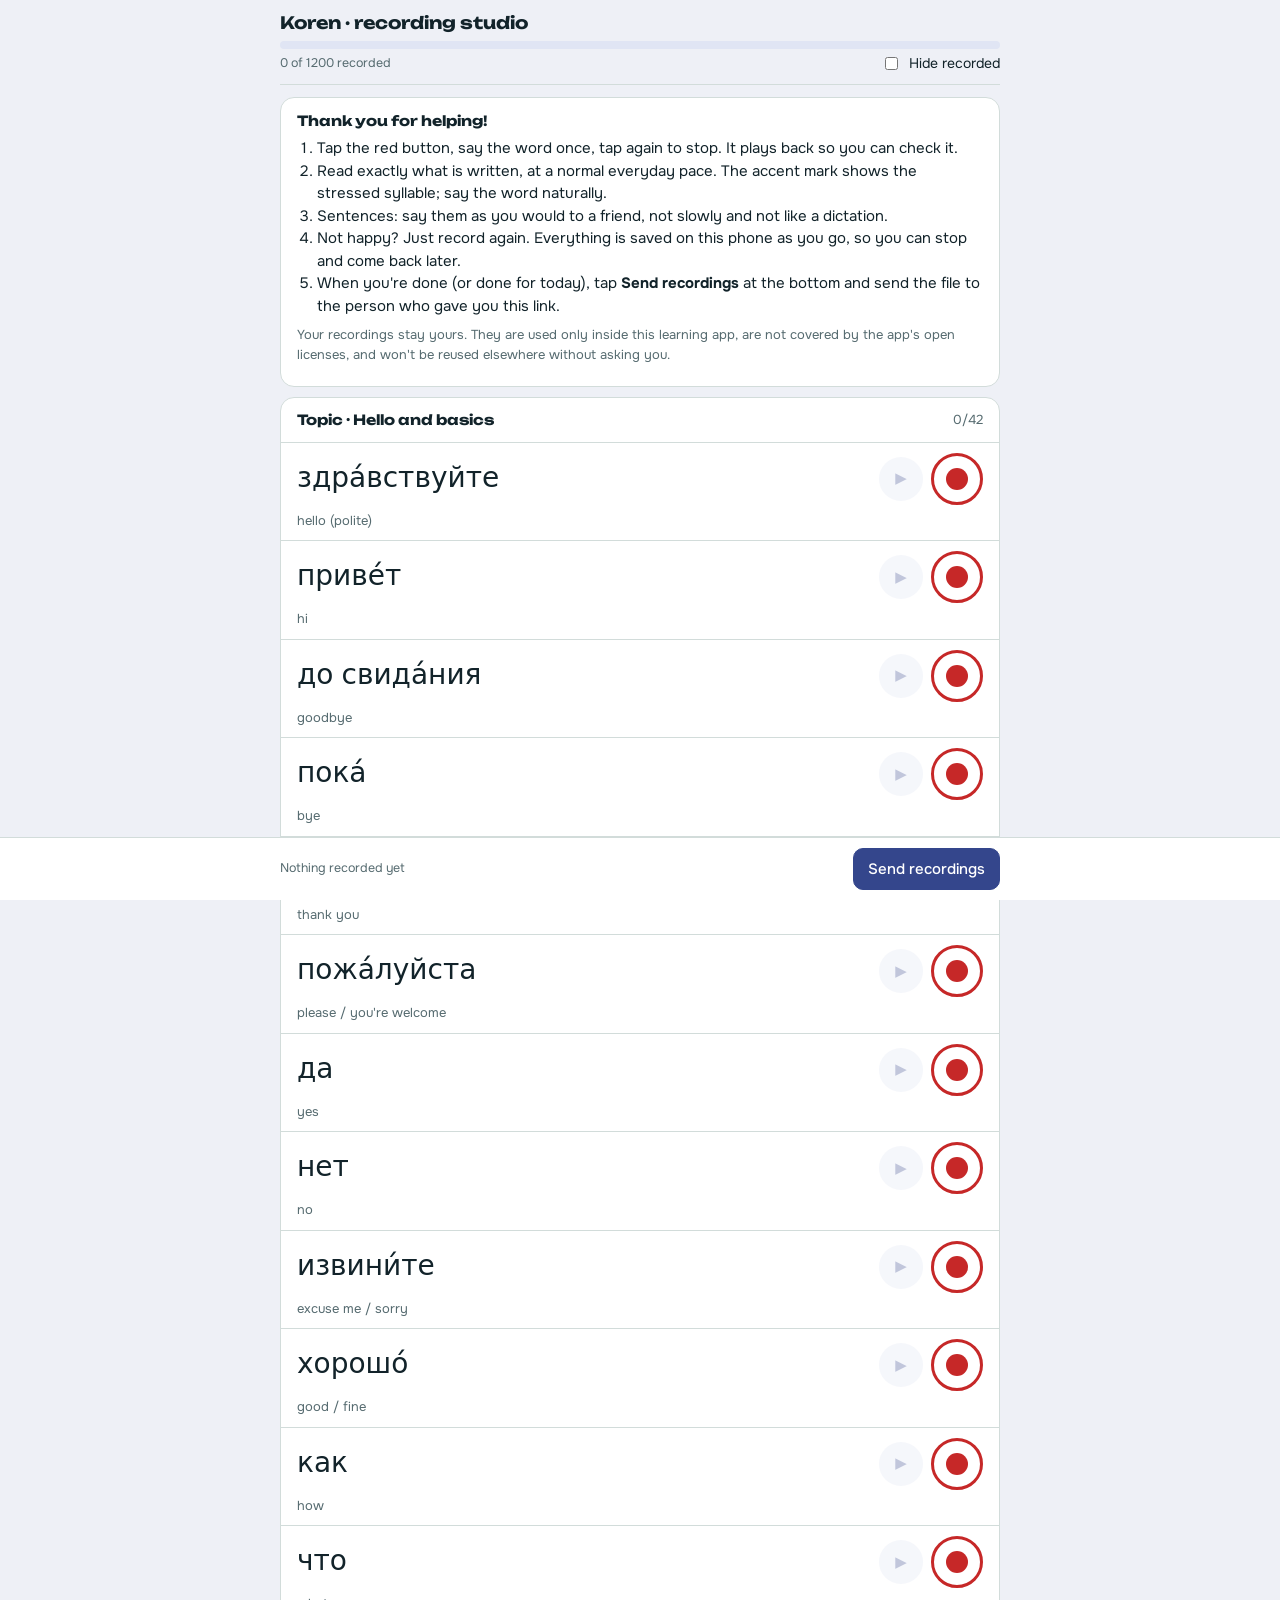
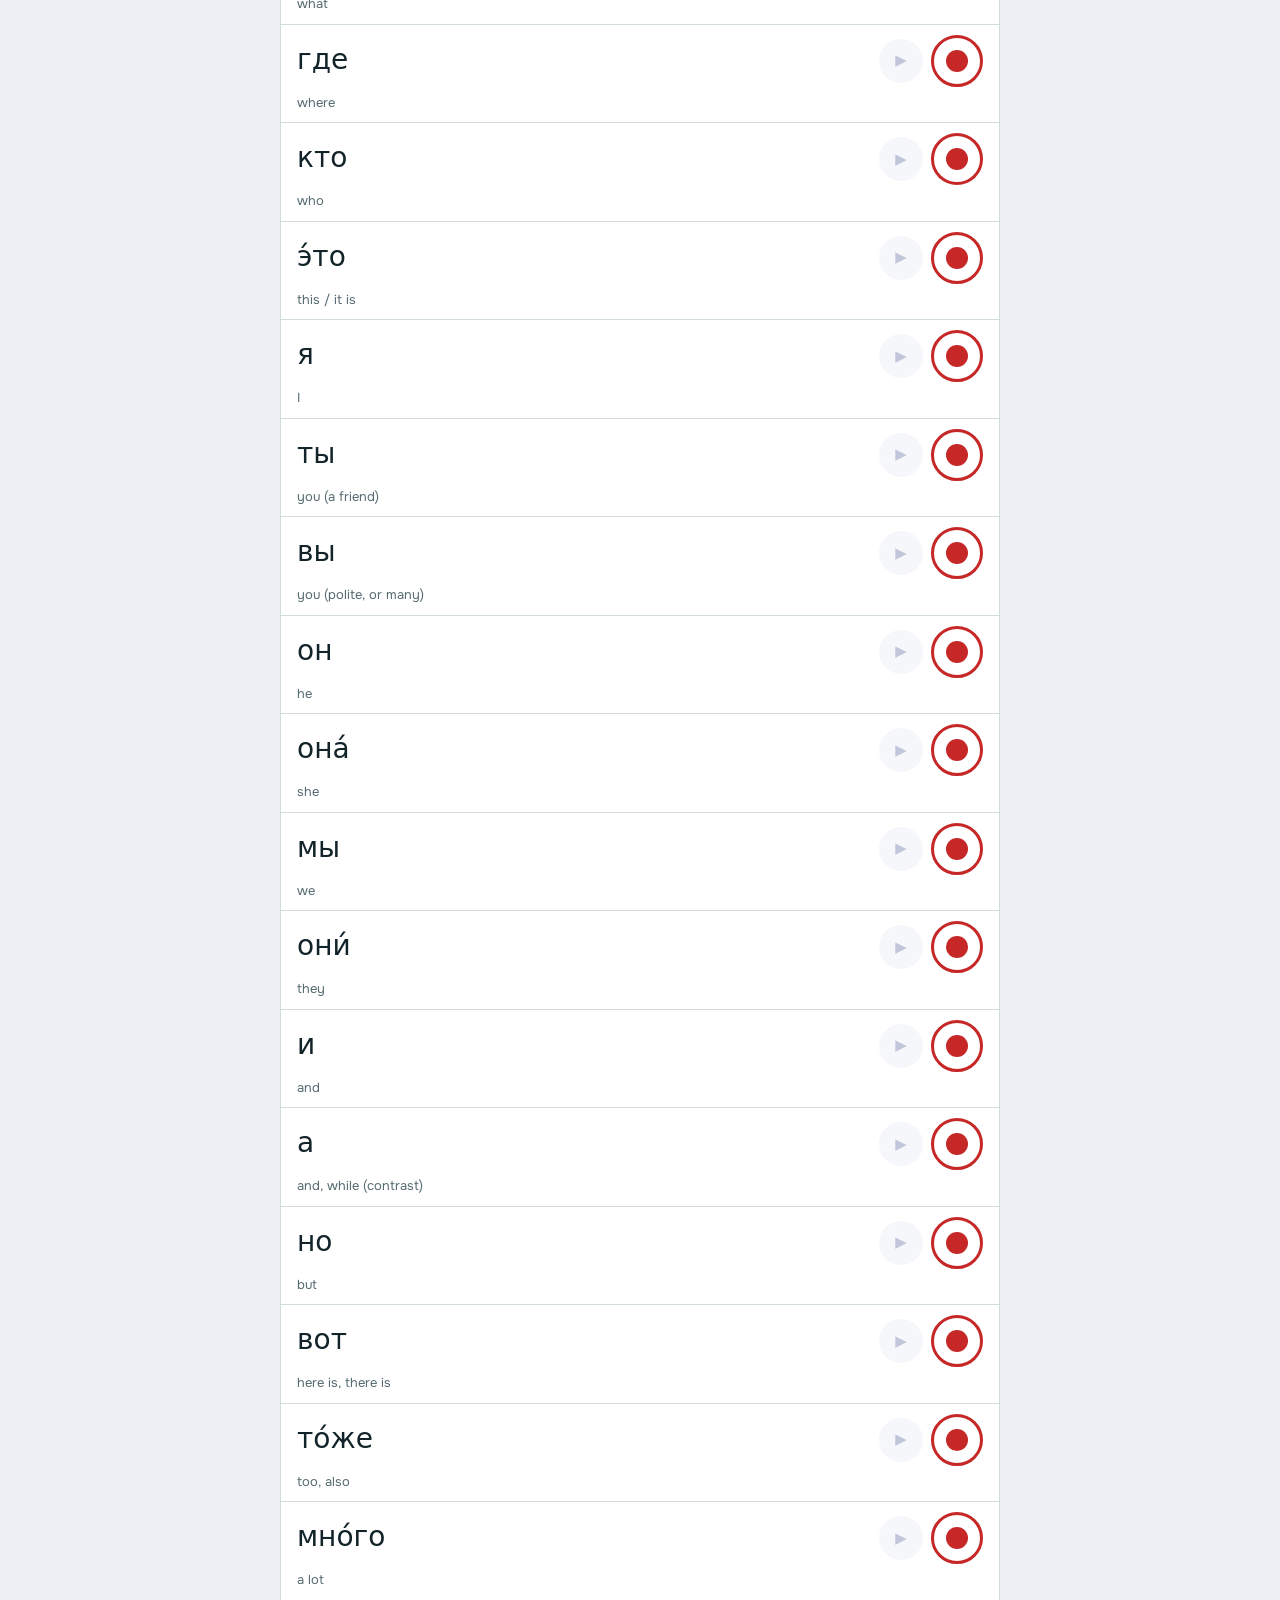
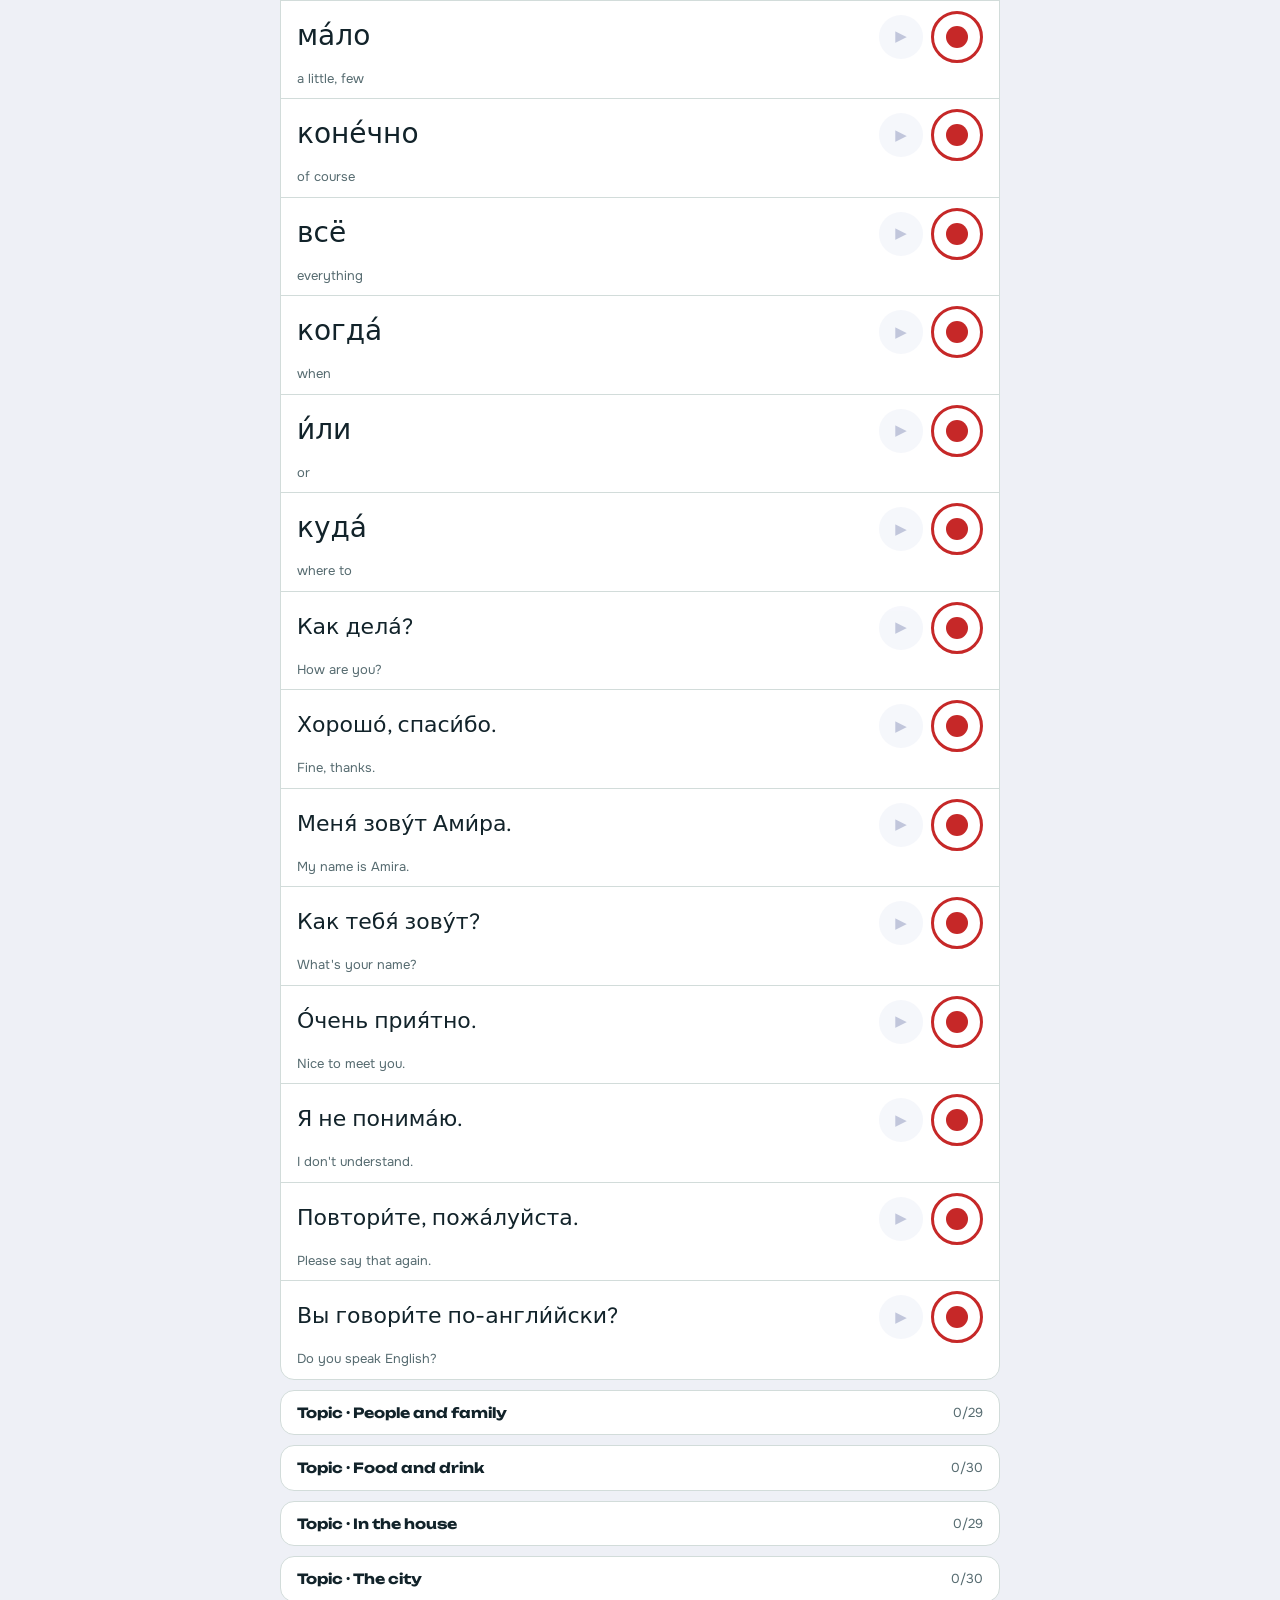
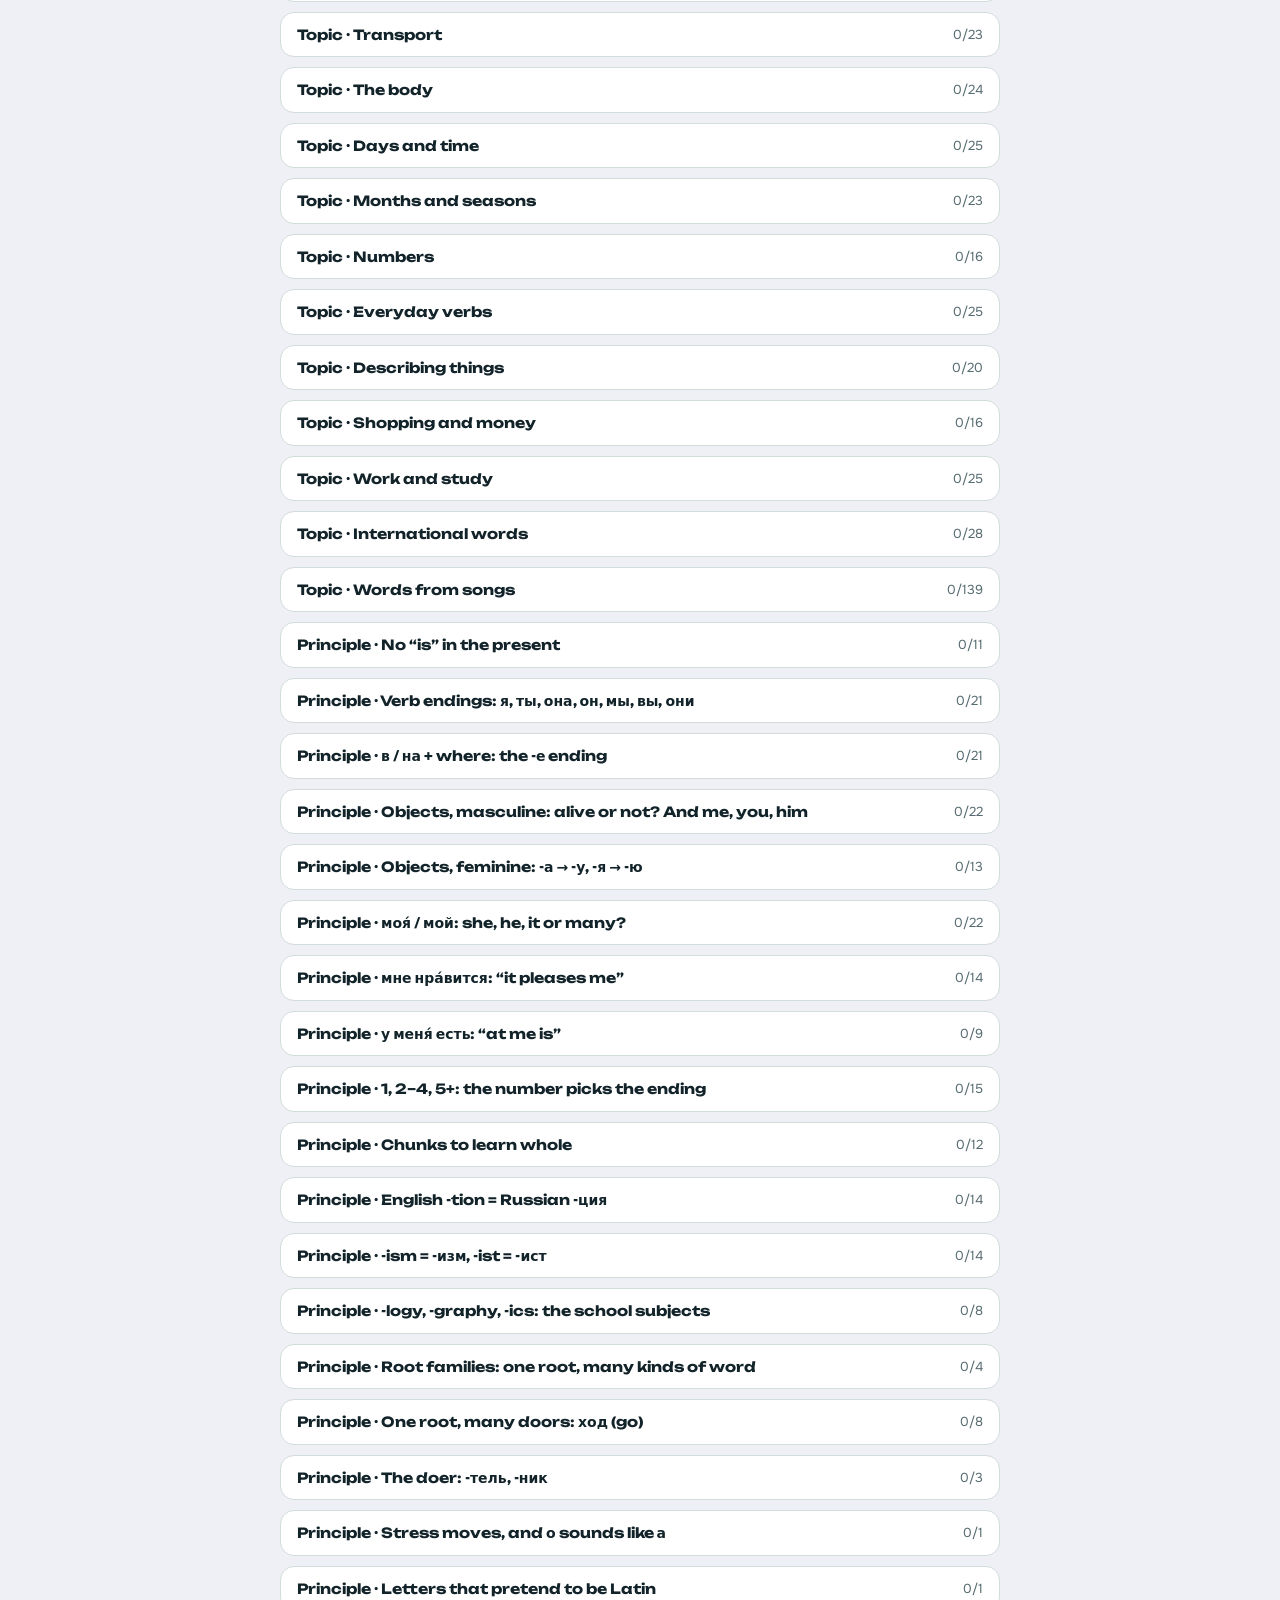
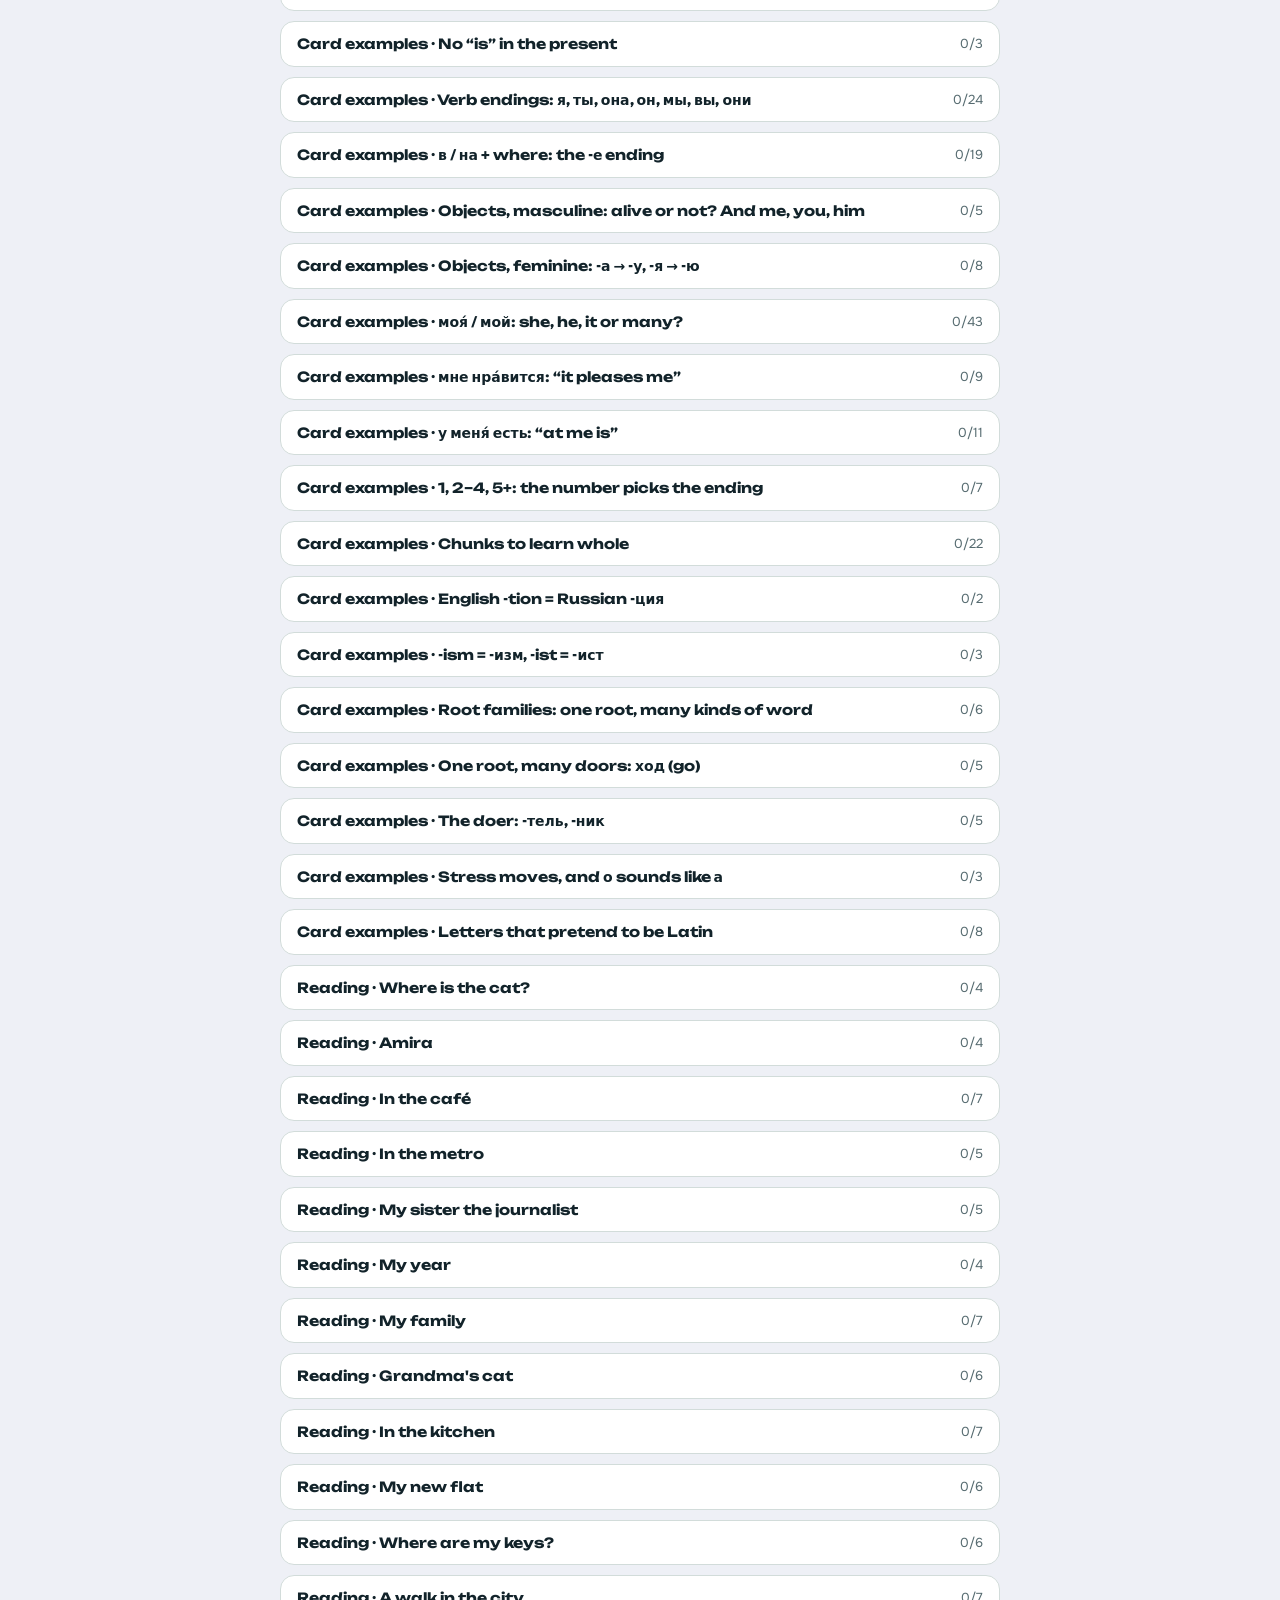
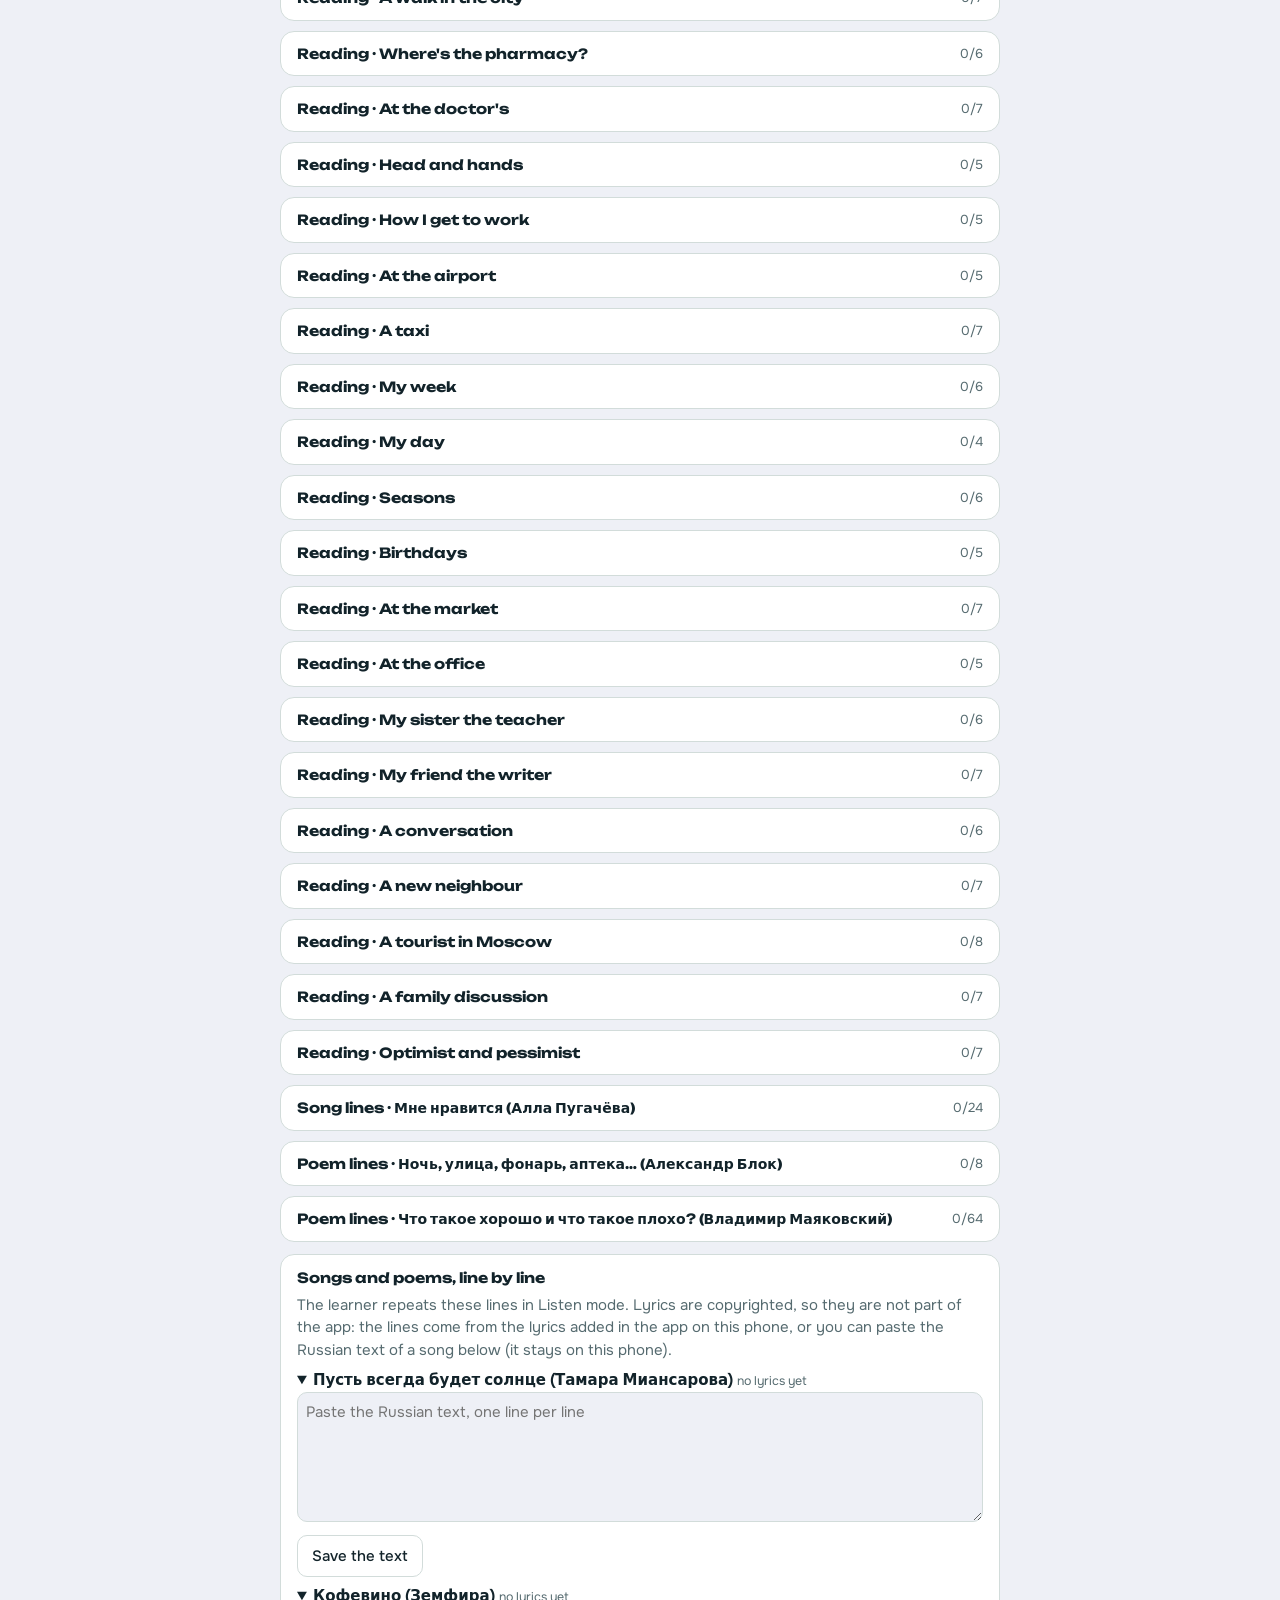
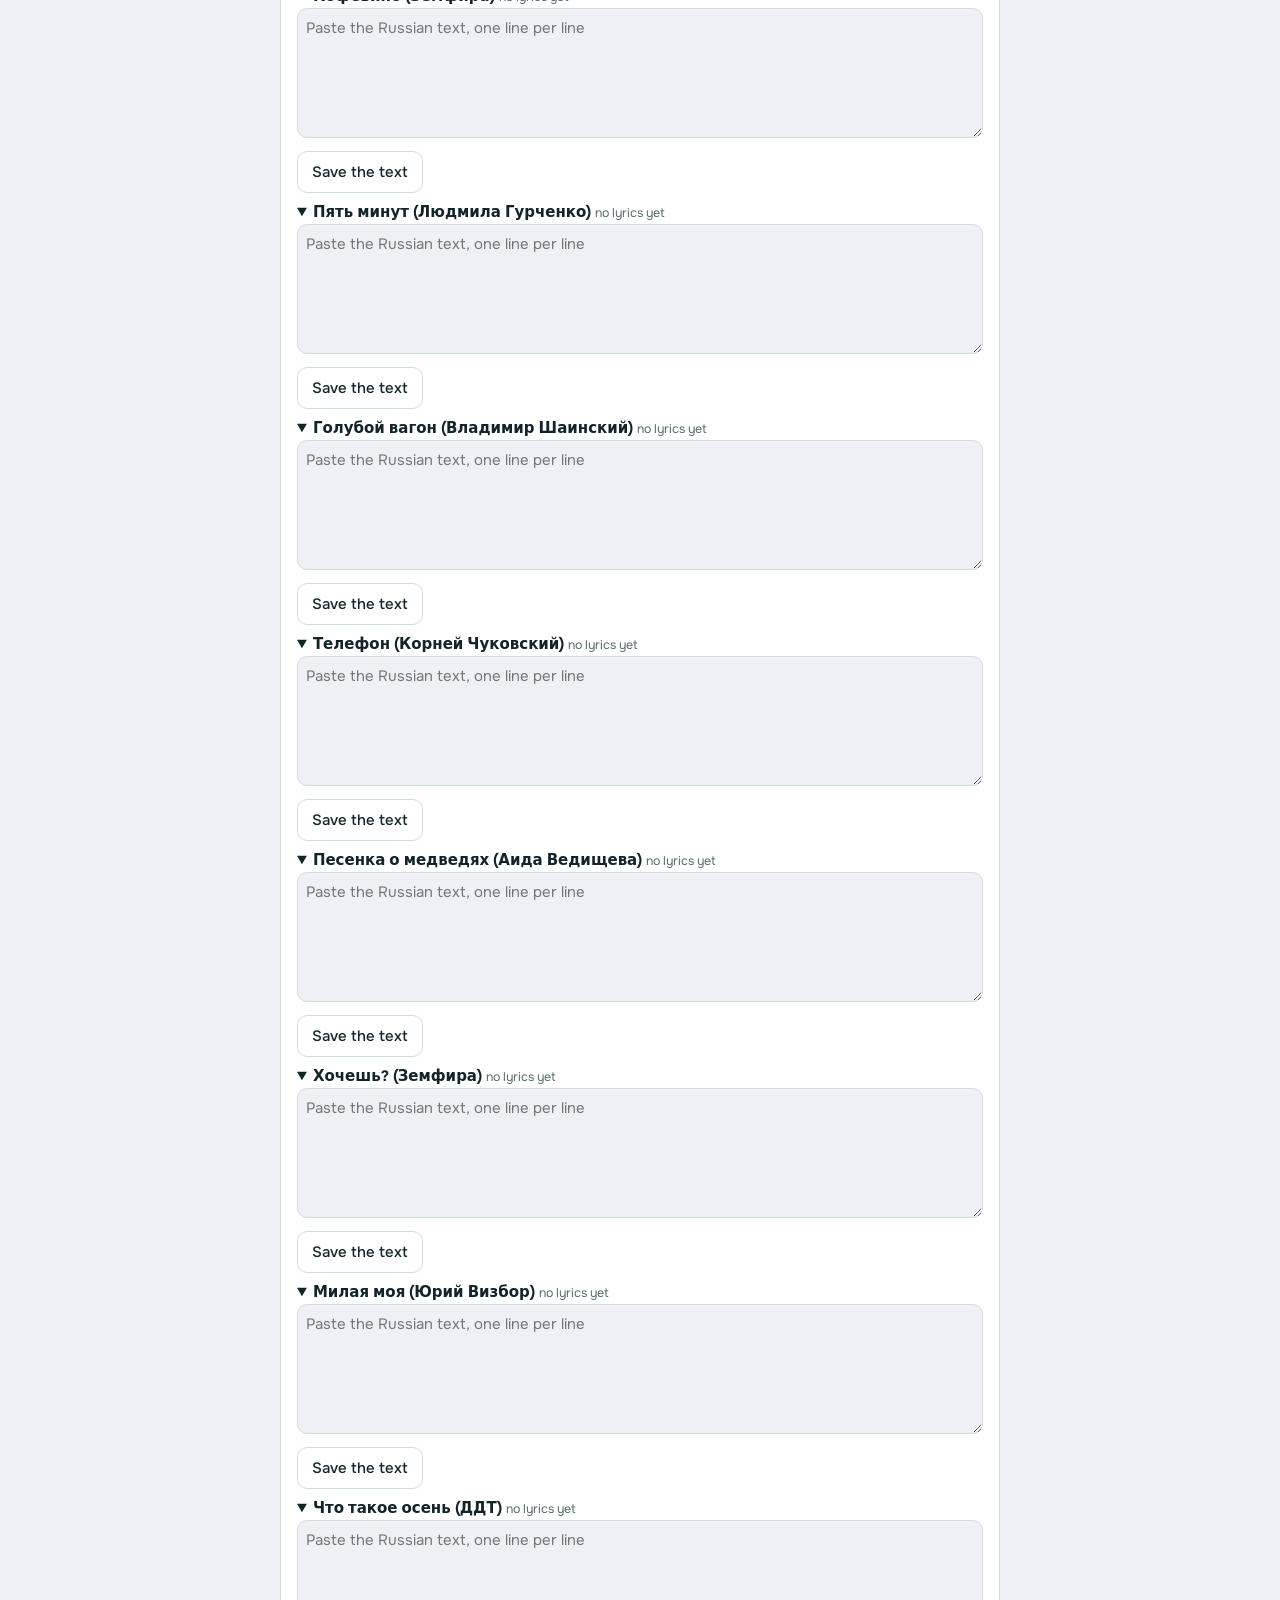
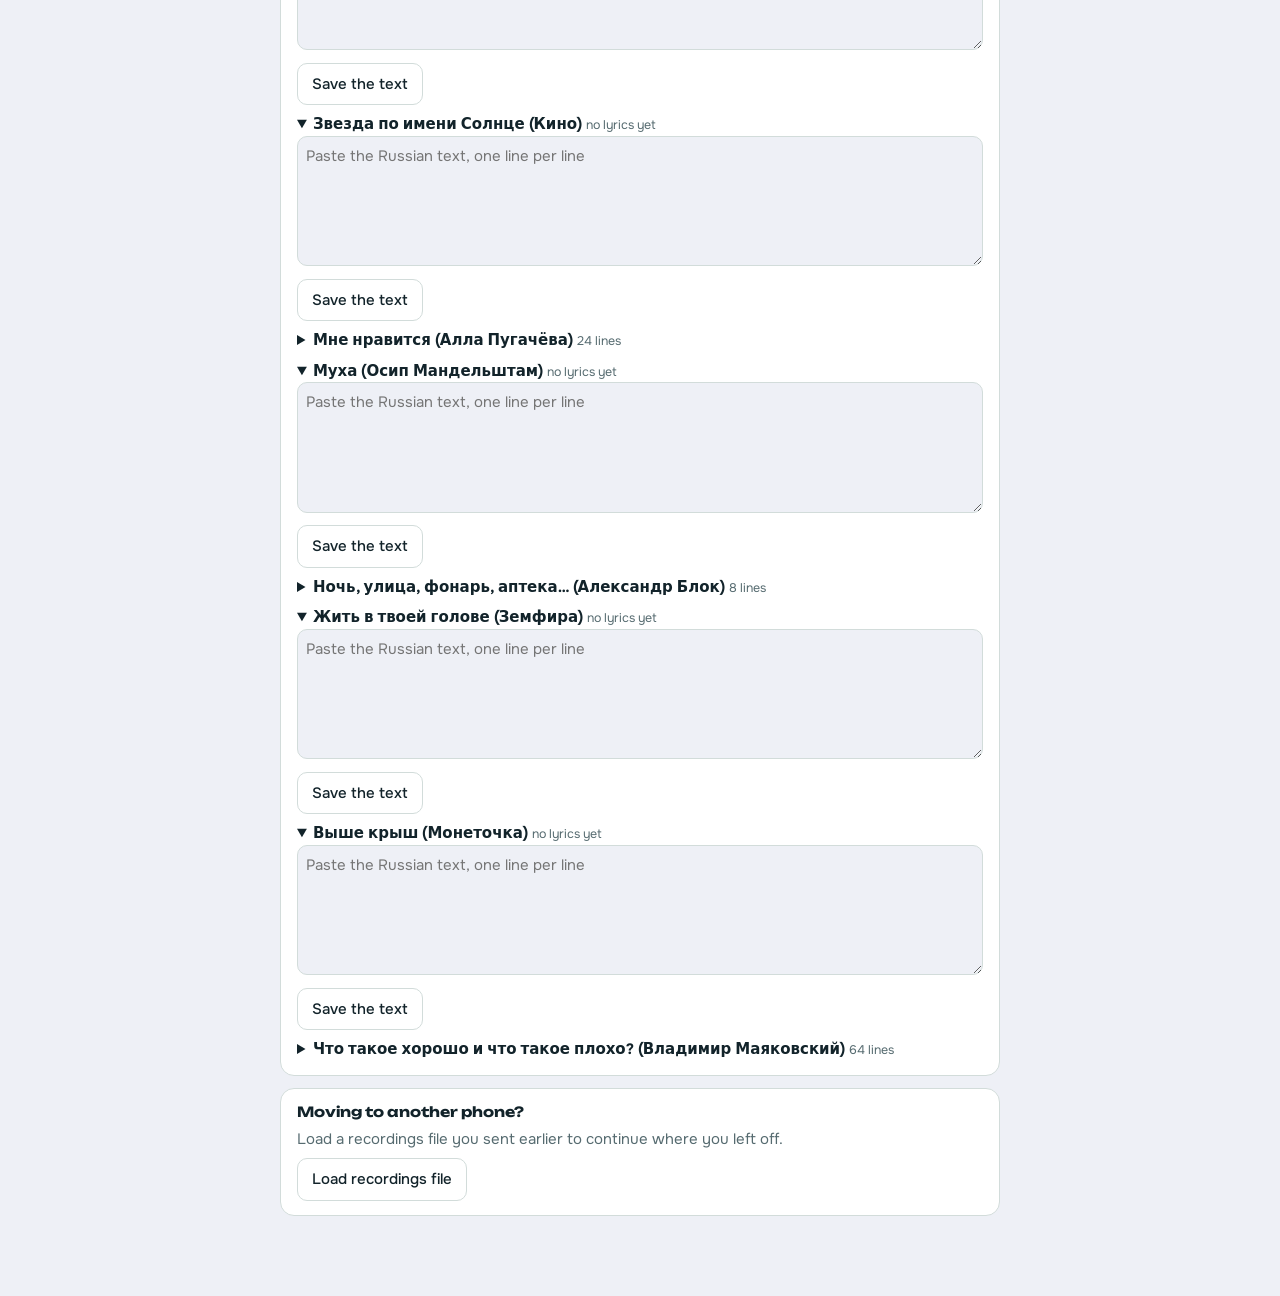
==== commit ceb5dd15: "Recorder: song lines no longer go missing; lyrics split exactly as in the app - Send recordings left" ====
--- a/record.html
+++ b/record.html
@@ -86,9 +86,10 @@
   <label class="btn" style="align-self:flex-start">Load recordings file<input type="file" id="load" accept=".json,application/json" hidden></label>
 </section>
 </div>
-<div class="foot"><div class="wrap"><small id="ftext"></small><button type="button" class="btn primary" id="send">Send recordings</button></div></div>
+<div class="foot"><div class="wrap"><small id="ftext"></small><div class="row"><button type="button" class="btn" id="sendlines2" hidden>Send song lines</button><button type="button" class="btn primary" id="send">Send recordings</button></div></div></div>
 <audio id="player"></audio>
 <script src="course.js"></script>
+<script src="lyrics.js"></script>
 <script>
 "use strict";
 const C0=window.COURSE,$=s=>document.querySelector(s);
@@ -126,7 +127,8 @@
 const COURSEKEYS=new Set(SECTIONS.flatMap(s=>s.items.map(i=>i.key)));
 let RLYR={};try{RLYR=Object.assign({},JSON.parse(localStorage.getItem("koren-rec-lyrics")||"{}"))}catch(e){}
 let ALYR={};try{ALYR=JSON.parse(localStorage.getItem("koren-lyrics")||"{}")||{}}catch(e){}
-const lyrLines=t=>String(t||"").replace(/\r/g,"").split("\n").map(l=>l.split(/\s+\|\s+|\t/)[0].replace(/[ \u00a0]+/g," ").trim()).filter(l=>l&&/[А-Яа-яЁё]/.test(l)&&!/^\[[^\]]*\]$/.test(l));
+/* the app's own parser (lyrics.js), so every recorded line has exactly the text, and the audio key, the learner's app uses */
+const lyrLines=t=>lyrParse(t).filter(x=>x.ru).map(x=>x.ru);
 const LYRSONGS=[];
 (C0.songs||[]).forEach(sg=>{
   /* a public-domain poem ships its text (text: in course.js): its lines are ordinary course items and go into the main file */
@@ -153,7 +155,9 @@
   const n=ALL.filter(i=>CLIPS[i.key]).length;
   $("#pbar").style.width=Math.round(n/ALL.length*100)+"%";
   $("#ptext").textContent=n+" of "+ALL.length+" recorded";
-  $("#ftext").textContent=n?n+" ready to send":"Nothing recorded yet";
+  const nl=lineKeys().size,nm=Object.keys(CLIPS).length-nl;
+  $("#ftext").textContent=!n&&!nl?"Nothing recorded yet":nl?nm+" recordings · "+nl+" song lines (a separate file)":nm+" ready to send";
+  $("#sendlines2").hidden=!nl;
   document.querySelectorAll("details.sec").forEach((d,i)=>{const s=SECTIONS[i],k=s.items.filter(x=>CLIPS[x.key]).length,c=d.querySelector(".cnt");c.textContent=k+"/"+s.items.length;c.classList.toggle("full",k===s.items.length)});
 }
 function rowHtml(it){
@@ -238,11 +242,14 @@
   const p=$("#player");p.src=urls[key];p.play().catch(()=>{});
 }
 /* ---- export / import ---- */
+/* every recorded song or poem line goes to the song-lines file: the lines of songs whose text is on this phone now,
+   and lines recorded earlier whose text is no longer here (before, those were left out of both files).
+   Everything else, course items and public-domain poems built into the app, goes to the main file. */
+const MAINKEYS=new Set(SECTIONS.filter(s=>!s.lyr).flatMap(s=>s.items.map(i=>i.key)));
+function lineKeys(){const o=new Set();[...LYRKEYS,...LINEONLY].forEach(k=>{if(CLIPS[k]&&!MAINKEYS.has(k))o.add(k)});return o}
 function bundle(lines){
-  const clips={};
-  if(lines)LYRKEYS.forEach(k=>{if(CLIPS[k])clips[k]=CLIPS[k]});
-  else{ALL.forEach(i=>{if(CLIPS[i.key]&&!LYRKEYS.has(i.key))clips[i.key]=CLIPS[i.key]});
-    Object.keys(CLIPS).forEach(k=>{if(!clips[k]&&!LYRKEYS.has(k)&&!LINEONLY.has(k))clips[k]=CLIPS[k]})}
+  const clips={},lk=lineKeys();
+  Object.keys(CLIPS).forEach(k=>{if(lk.has(k)===!!lines)clips[k]=CLIPS[k]});
   /* song lines also carry the pasted text of each song recorded here, so the learner's app gets the same lines */
   const lyrics={};if(lines)SECTIONS.filter(s=>s.lyr&&s.items.some(i=>clips[i.key])).forEach(s=>{const t=ALYR[s.lyr]||RLYR[s.lyr];if(t)lyrics[s.lyr]=t});
   return JSON.stringify(Object.assign({app:"koren-audio",v:1,speaker:SP,made:new Date().toISOString()},lines?{kind:"lines",lyrics}:{},{clips}));
@@ -251,7 +258,7 @@
 let LINEONLY=new Set();try{LINEONLY=new Set(JSON.parse(localStorage.getItem("koren-rec-linekeys")||"[]"))}catch(e){}
 LYRKEYS.forEach(k=>LINEONLY.add(k));try{localStorage.setItem("koren-rec-linekeys",JSON.stringify([...LINEONLY]))}catch(e){}
 async function sendLines(){
-  const n=[...LYRKEYS].filter(k=>CLIPS[k]).length;if(!n){msg("bad","Record some song lines first.");return}
+  const n=lineKeys().size;if(!n){msg("bad","Record some song lines first.");return}
   const file=new File([bundle(true)],LFILE,{type:"application/json"});
   if(navigator.canShare&&navigator.canShare({files:[file]})){
     try{await navigator.share({files:[file],title:"Koren song lines"});msg("ok","Sent. Thank you!");return}catch(e){if(e&&e.name==="AbortError")return}
@@ -261,20 +268,26 @@
   msg("ok","Saved as "+LFILE+" in your Downloads. Send it to the learner; they import it in the app (More → Import a recordings file). It is not for GitHub.");
 }
 async function send(){
-  const n=Object.keys(CLIPS).length;if(!n){msg("bad","Record something first.");return}
+  const nl=lineKeys().size,n=Object.keys(CLIPS).length-nl;
+  if(!n){msg("bad",nl?"Only song lines are recorded so far: send them with Send song lines.":"Record something first.");return}
   const text=bundle(false),file=new File([text],FILE,{type:"application/json"});
   if(navigator.canShare&&navigator.canShare({files:[file]})){
-    try{await navigator.share({files:[file],title:"Koren recordings"});msg("ok","Sent. Thank you!");return}catch(e){if(e&&e.name==="AbortError")return}
+    try{await navigator.share({files:[file],title:"Koren recordings"});msg("ok","Sent. Thank you!"+(lineKeys().size?" Song lines go in their own file: tap Send song lines too.":""));return}catch(e){if(e&&e.name==="AbortError")return}
   }
   const a=document.createElement("a");a.href=URL.createObjectURL(file);a.download=FILE;document.body.appendChild(a);a.click();
   setTimeout(()=>{URL.revokeObjectURL(a.href);a.remove()},1500);
-  msg("ok","Saved as "+FILE+" in your Downloads. Send that file to the person running the app.");
+  msg("ok","Saved as "+FILE+" in your Downloads. Send that file to the person running the app."+(lineKeys().size?" Song lines are not in it: send them too with Send song lines.":""));
 }
 async function load(file){
   let o;try{o=JSON.parse(await file.text())}catch(e){return msg("bad","That is not a recordings file.")}
   if(!o||o.app!=="koren-audio"||!o.clips)return msg("bad","That is not a recordings file.");
-  if(o.kind==="lines")Object.keys(o.clips).forEach(k=>LINEONLY.add(k));
+  let lyr=0;
+  if(o.kind==="lines"){Object.keys(o.clips).forEach(k=>LINEONLY.add(k));try{localStorage.setItem("koren-rec-linekeys",JSON.stringify([...LINEONLY]))}catch(e){}
+    /* the song text travels with the lines: put it back for songs that have none on this phone, so the lines show up again */
+    if(o.lyrics&&typeof o.lyrics==="object")Object.entries(o.lyrics).forEach(([id,t])=>{if(typeof t==="string"&&t.trim()&&!ALYR[id]&&!RLYR[id]){RLYR[id]=t;lyr++}});
+    if(lyr)try{localStorage.setItem("koren-rec-lyrics",JSON.stringify(RLYR))}catch(e){}}
   let n=0;for(const k of Object.keys(o.clips)){const c=o.clips[k];if(/^[WPS]:/.test(k)&&c&&typeof c.m==="string"&&typeof c.d==="string"){await put(k,{m:c.m,d:c.d});CLIPS[k]={m:c.m,d:c.d};n++}}
+  if(lyr){try{sessionStorage.setItem("koren-rec-msg","Loaded "+n+" recordings and the text of "+lyr+" song"+(lyr>1?"s":"")+".")}catch(e){}location.reload();return}
   renderList();msg("ok","Loaded "+n+" recordings.");
 }
 /* ---- events ---- */
@@ -284,7 +297,7 @@
   if(b.dataset.rec!==undefined){if(active&&active.row===row)return stopRec();return startRec(row)}
   if(b.dataset.play!==undefined){if(active)stopRec();return playKey(row.dataset.key)}
   if(b.id==="send")return send();
-  if(b.id==="sendlines")return sendLines();
+  if(b.id==="sendlines"||b.id==="sendlines2")return sendLines();
   if(b.dataset.lyrsave){const id=b.dataset.lyrsave,ta=document.getElementById("rl-"+id);RLYR[id]=ta?ta.value:"";if(!RLYR[id].trim())delete RLYR[id];
     try{localStorage.setItem("koren-rec-lyrics",JSON.stringify(RLYR))}catch(e){}location.reload()}
 });
@@ -303,7 +316,8 @@
   ${any?`<button type="button" class="btn primary" id="sendlines" style="align-self:flex-start">Send song lines</button><p class="muted" style="font-size:13px">A separate file, ${esc(LFILE)}, with your recordings and the song text, so the lines match on the learner's phone when she imports it. Please don't upload it anywhere public.</p>`:""}`;
 }
 lyrCard();
-(async()=>{try{CLIPS=await getAll()}catch(e){msg("bad","This browser cannot save recordings (private mode?). Please use a normal window.")}renderList()})();
+(async()=>{try{CLIPS=await getAll()}catch(e){msg("bad","This browser cannot save recordings (private mode?). Please use a normal window.")}renderList();
+  try{const m=sessionStorage.getItem("koren-rec-msg");if(m){sessionStorage.removeItem("koren-rec-msg");msg("ok",esc(m))}}catch(e){}})();
 </script>
 </body>
 </html>
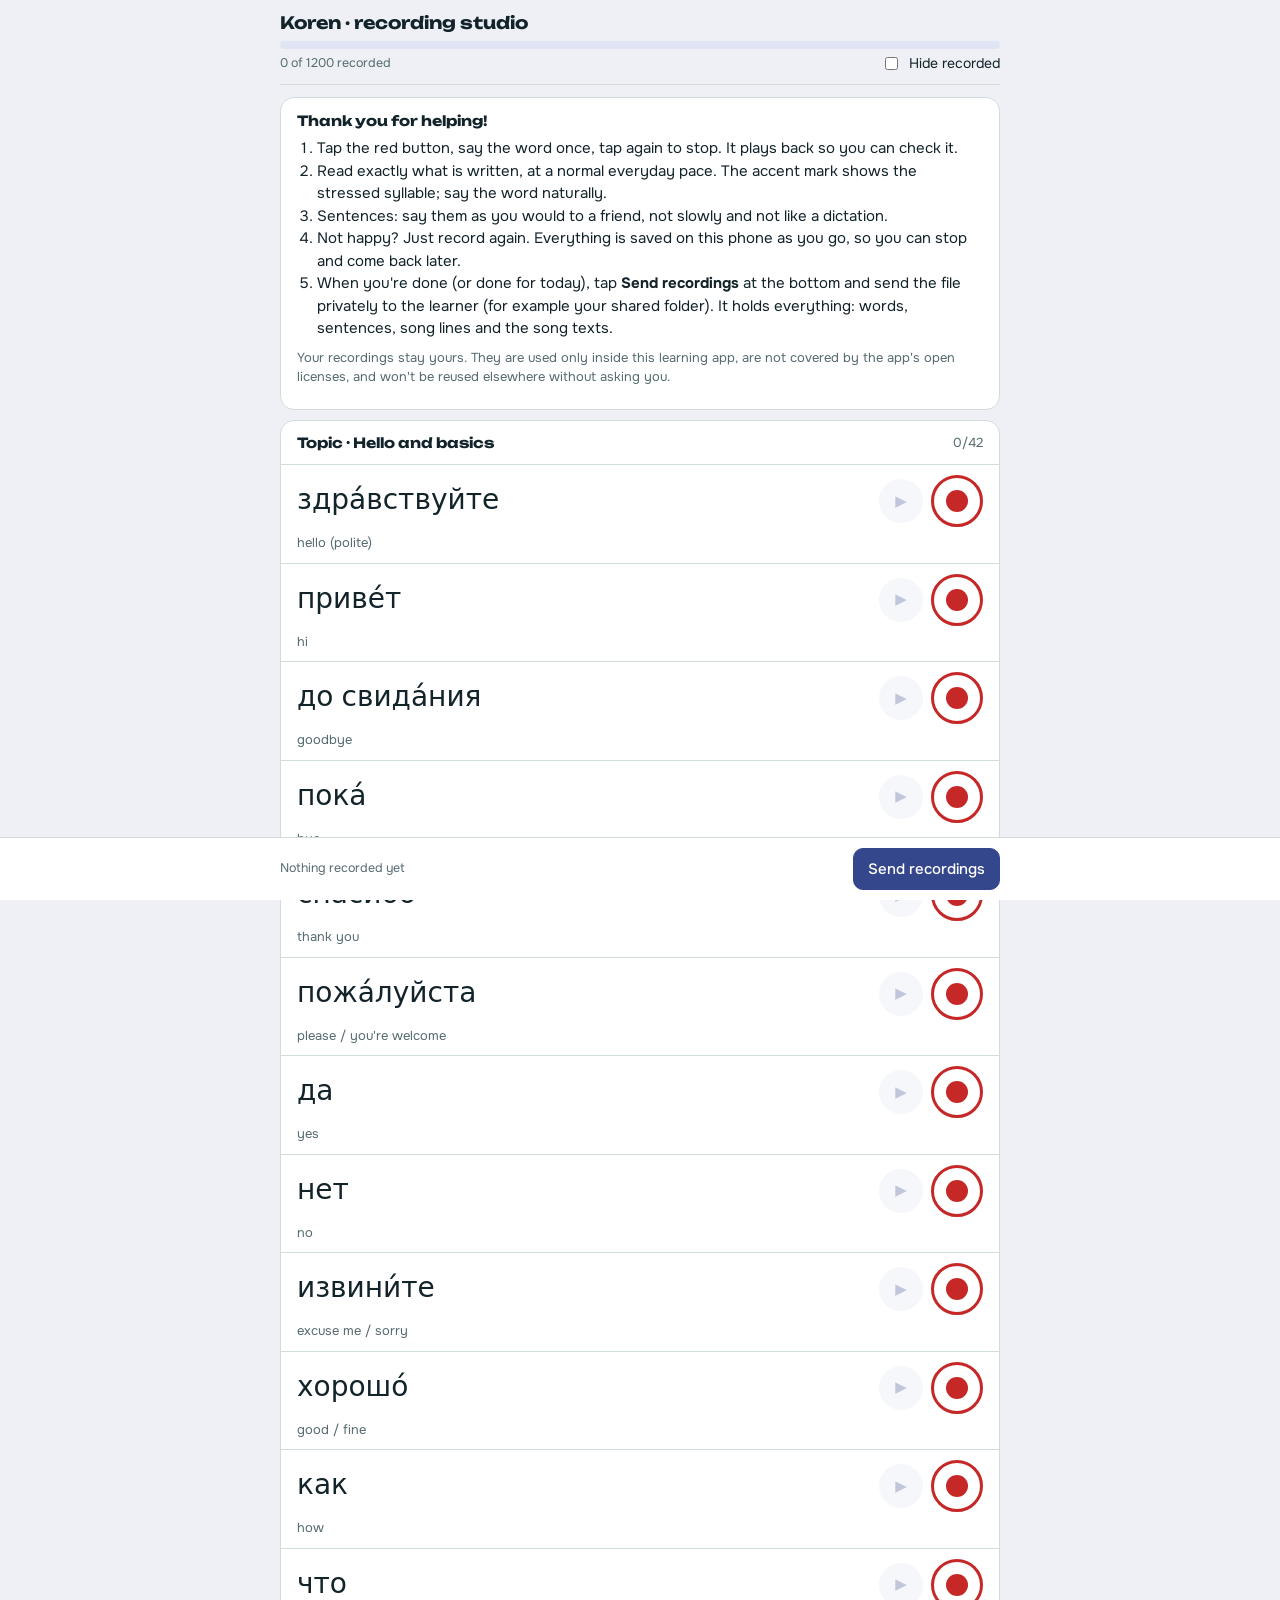
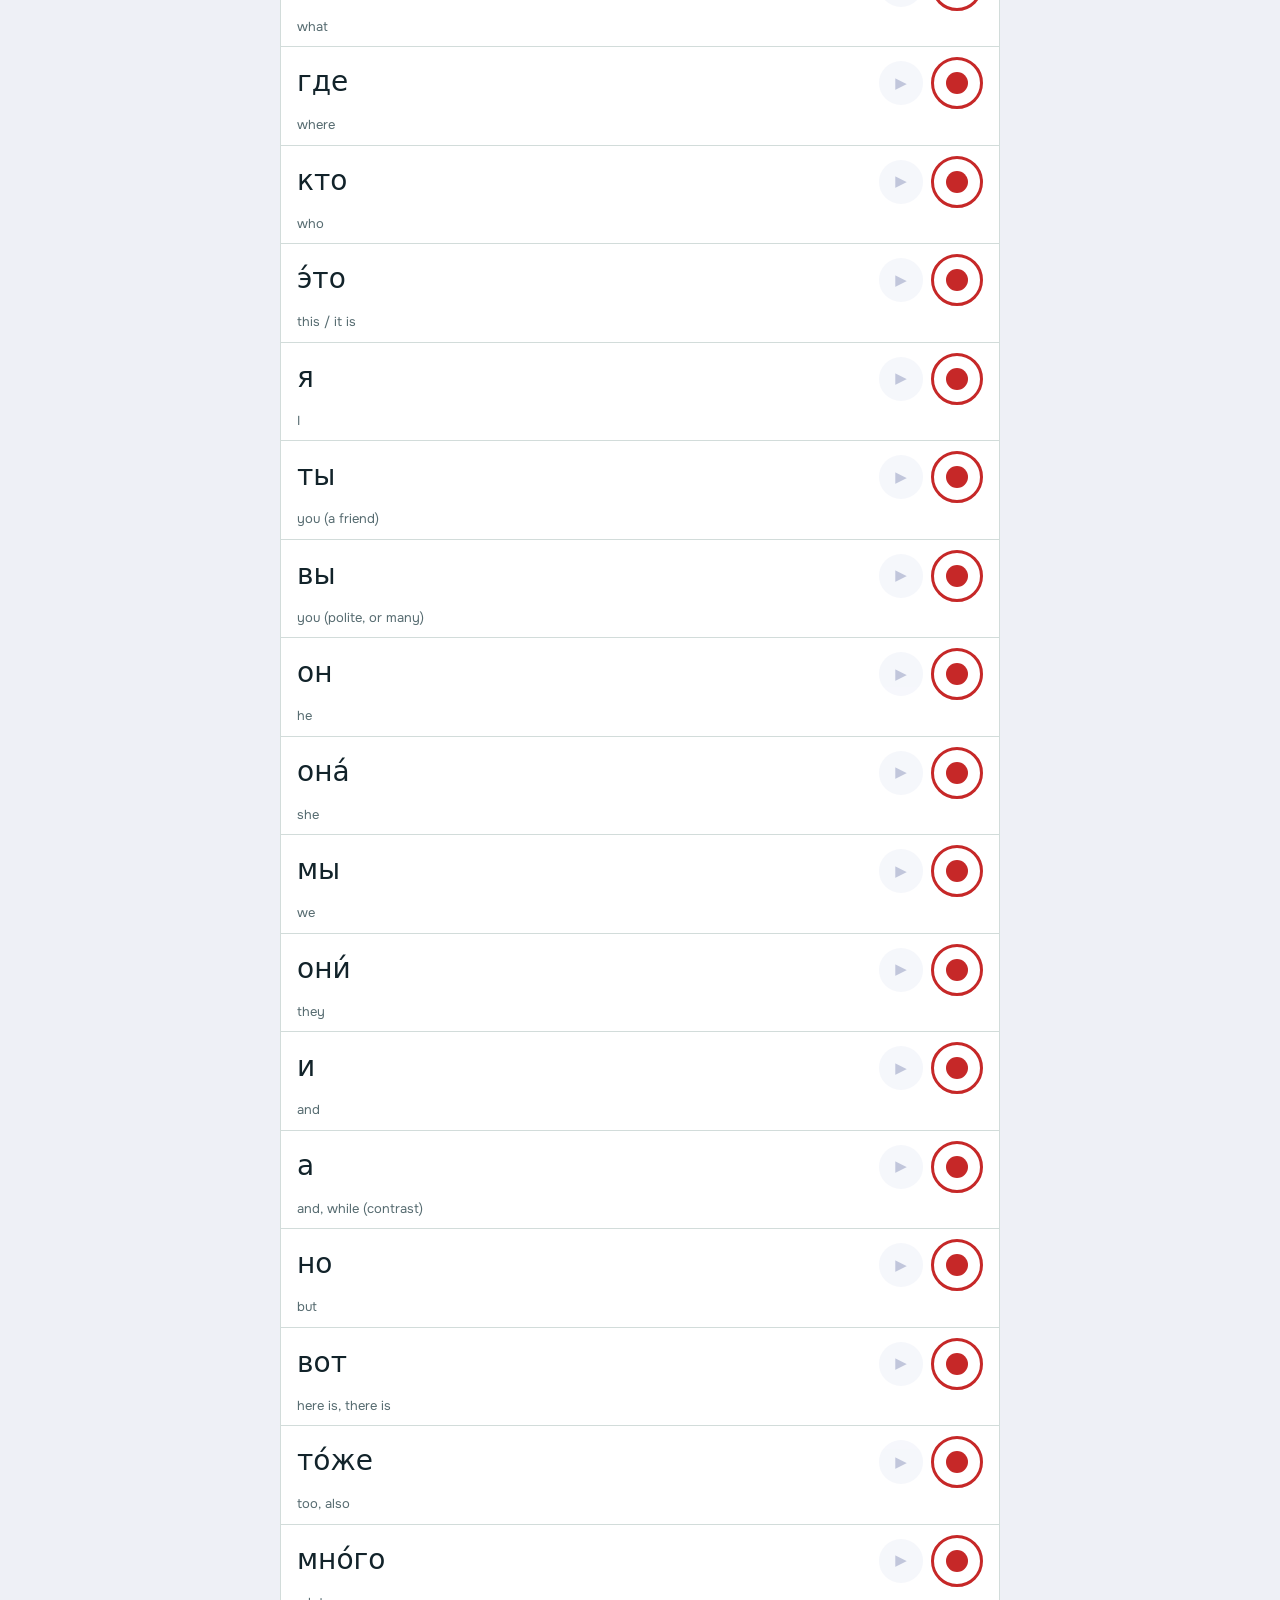
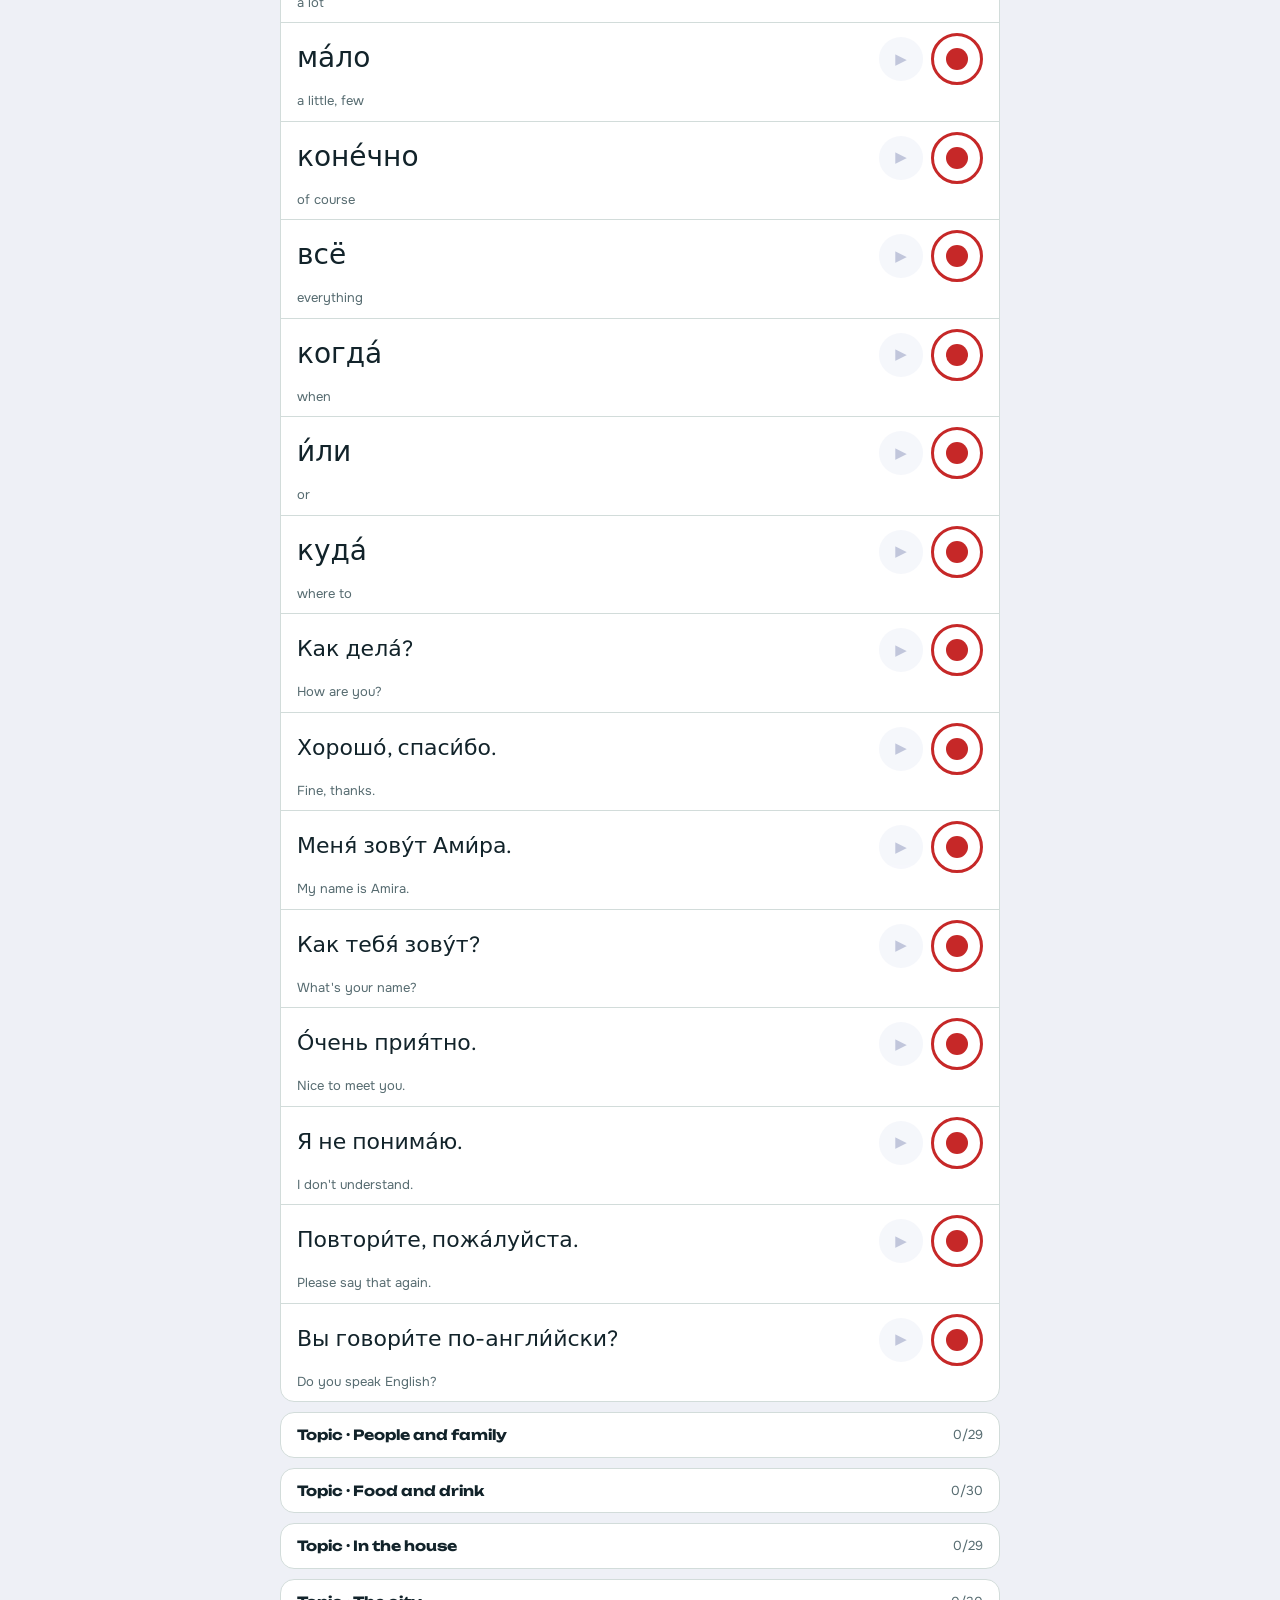
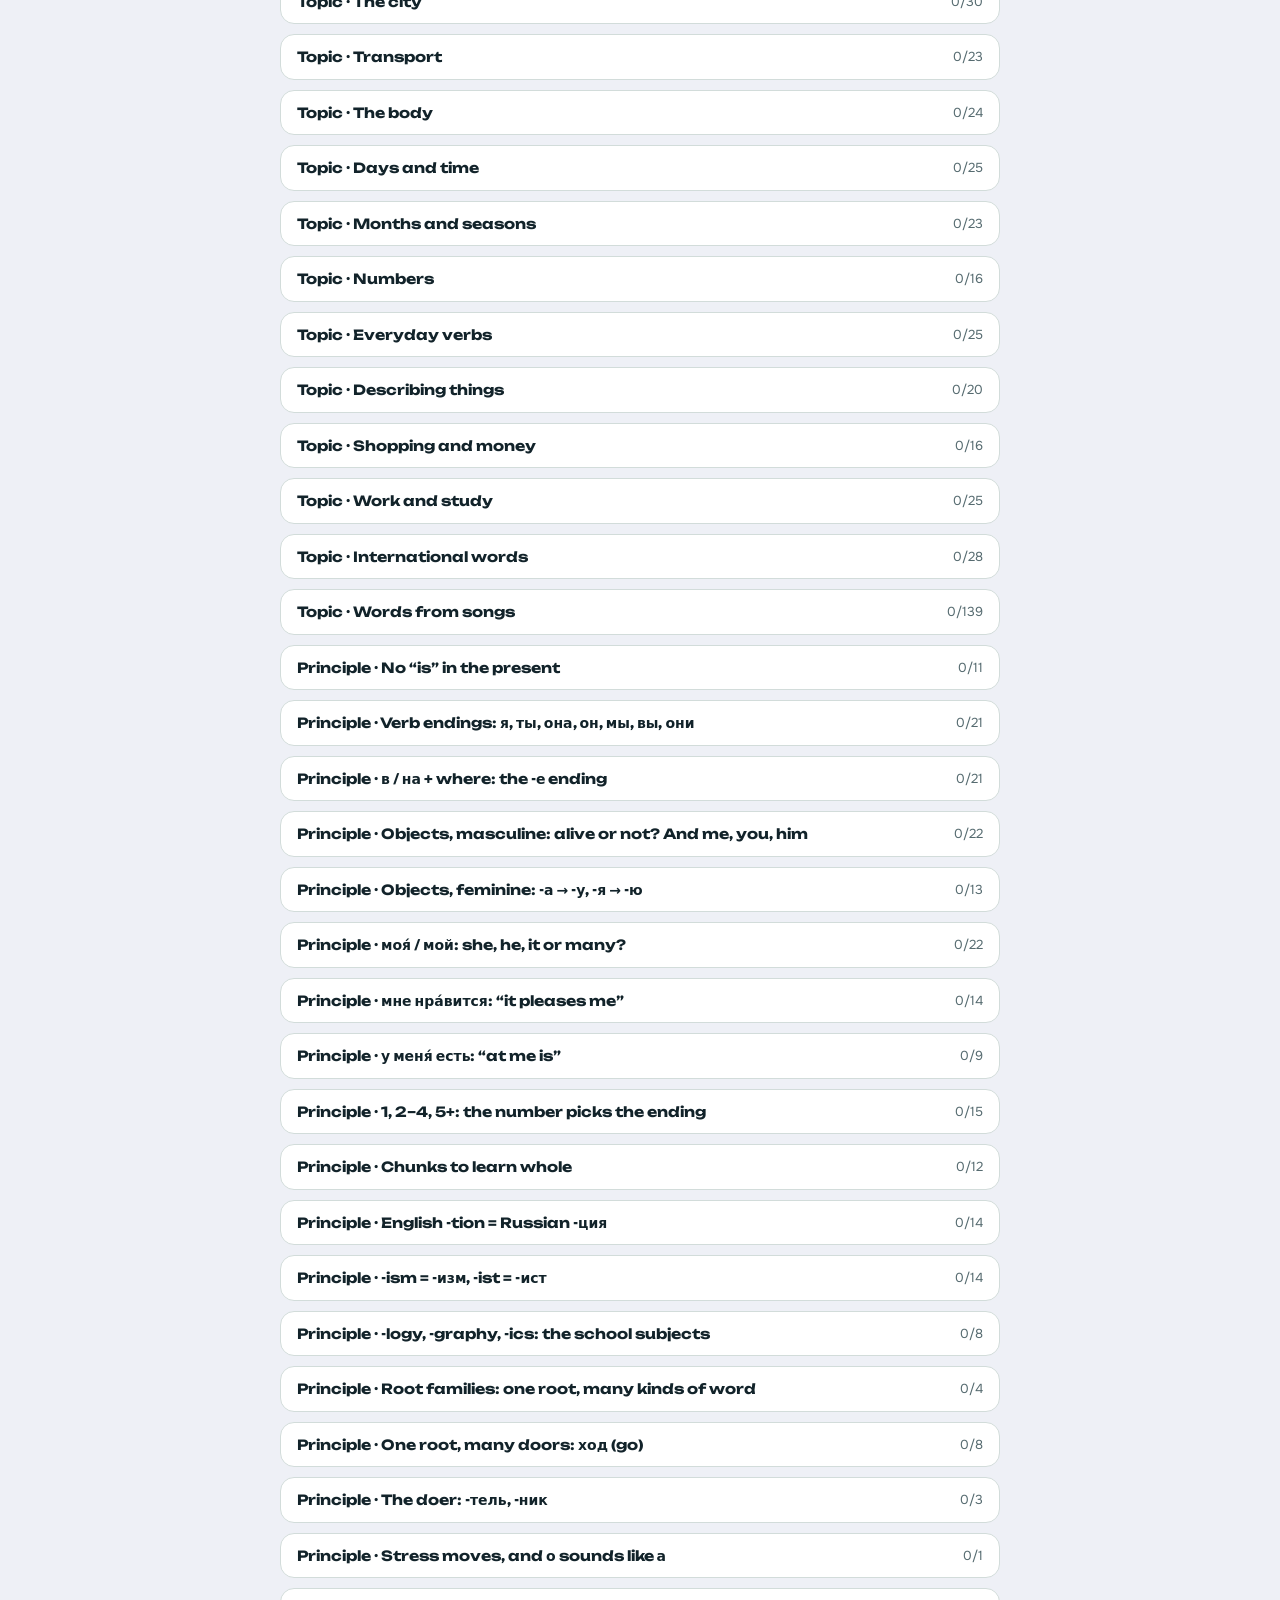
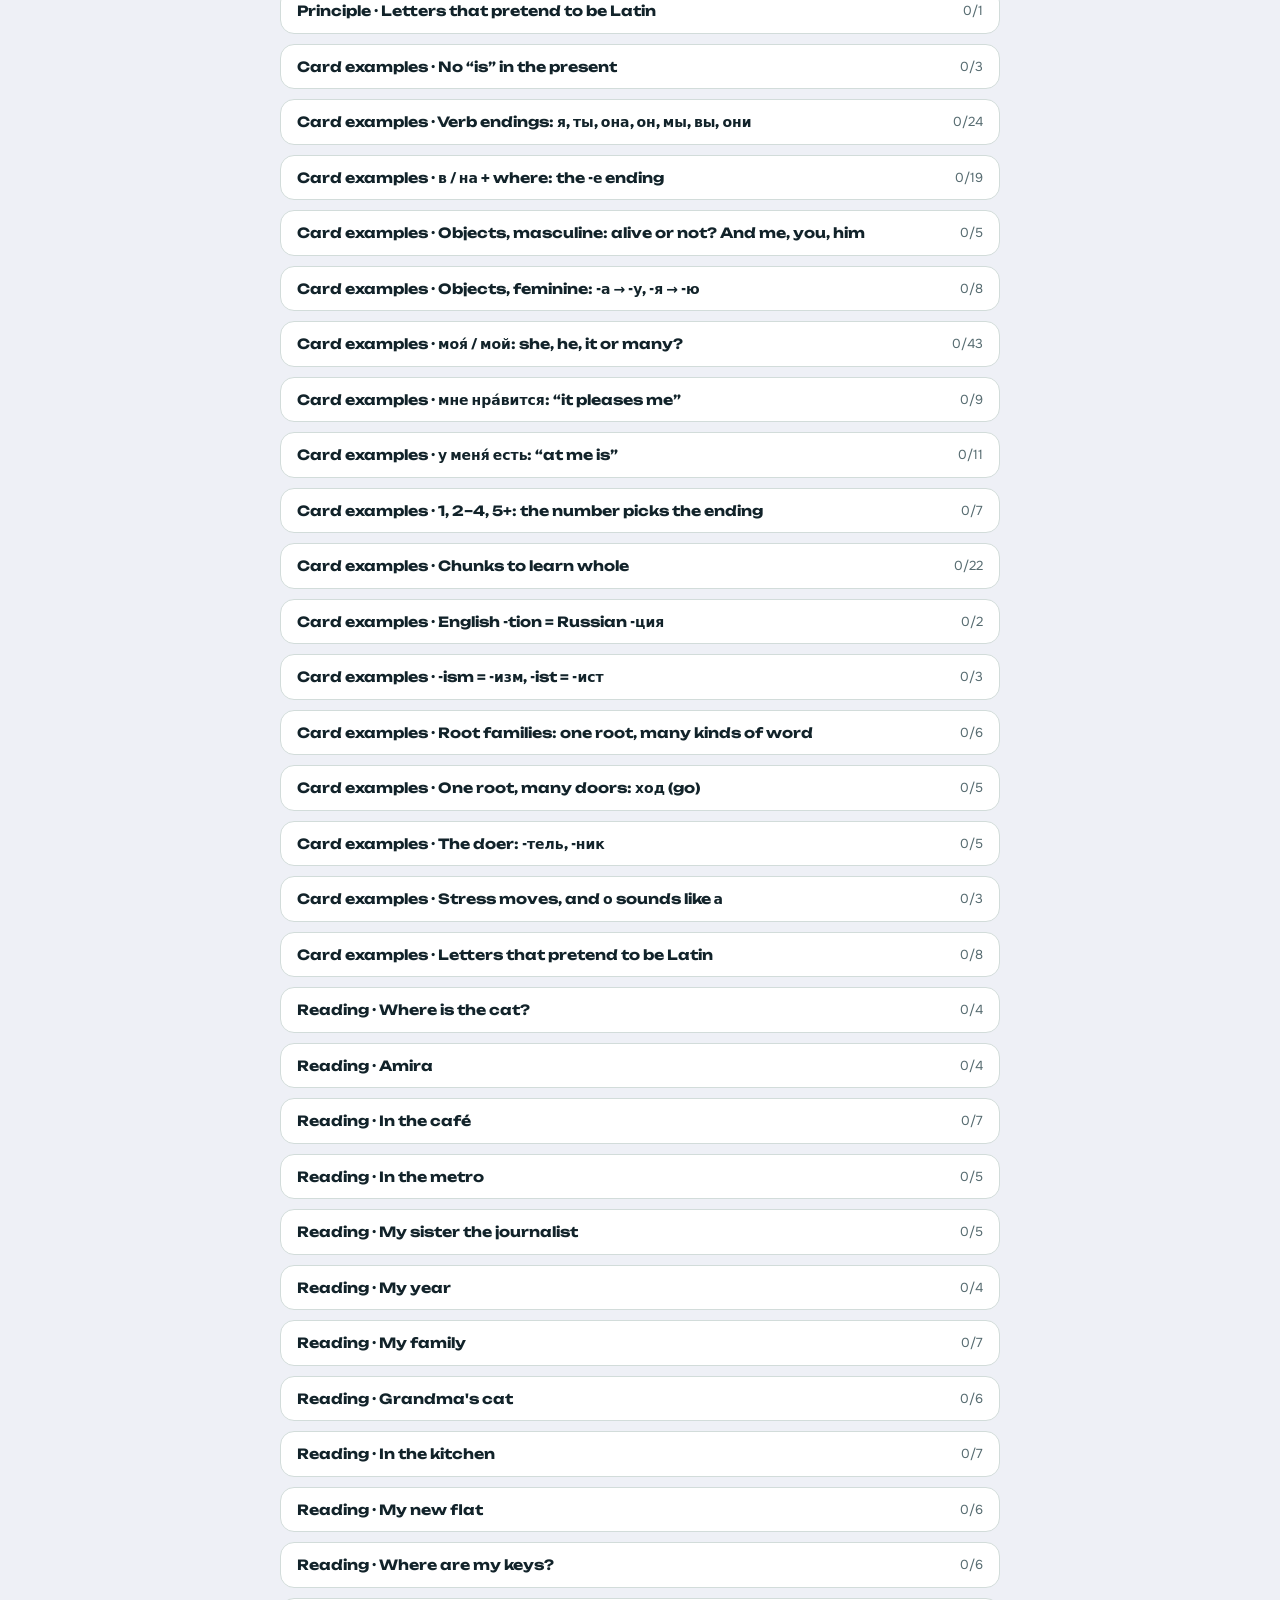
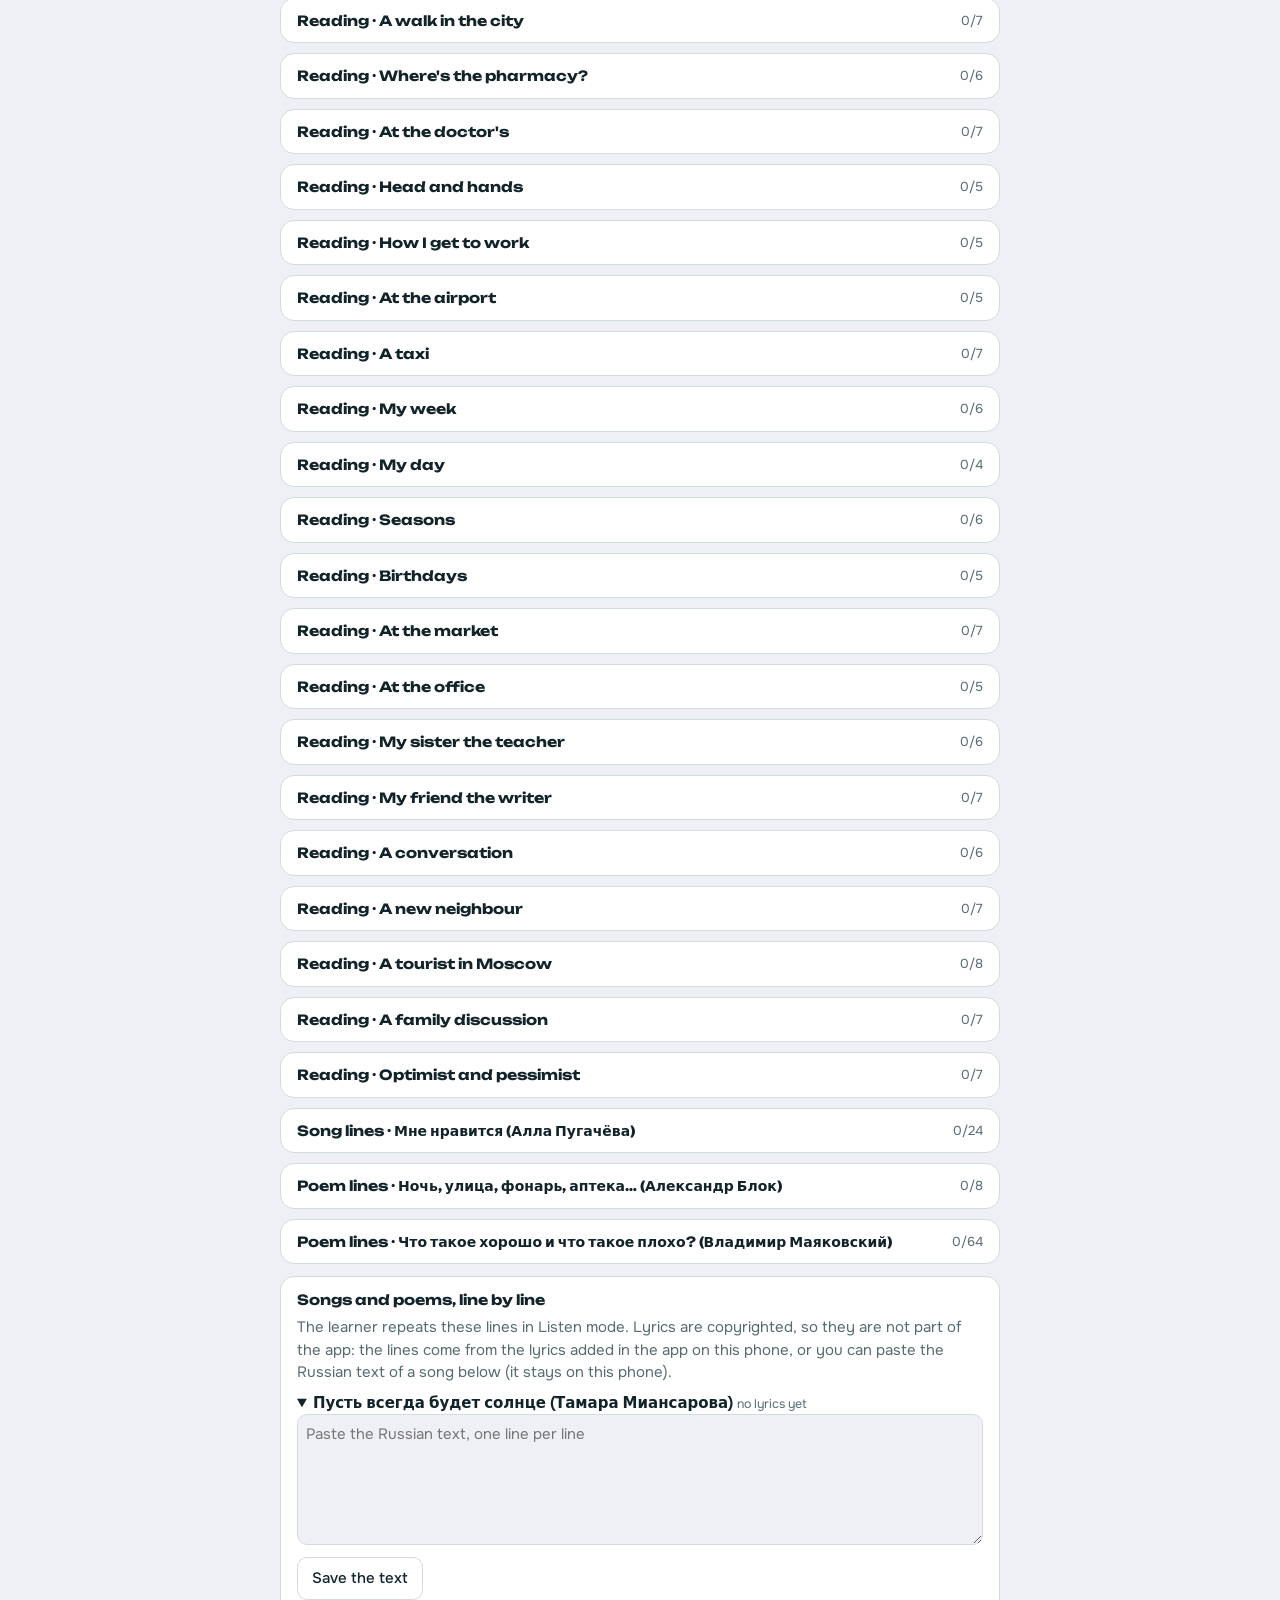
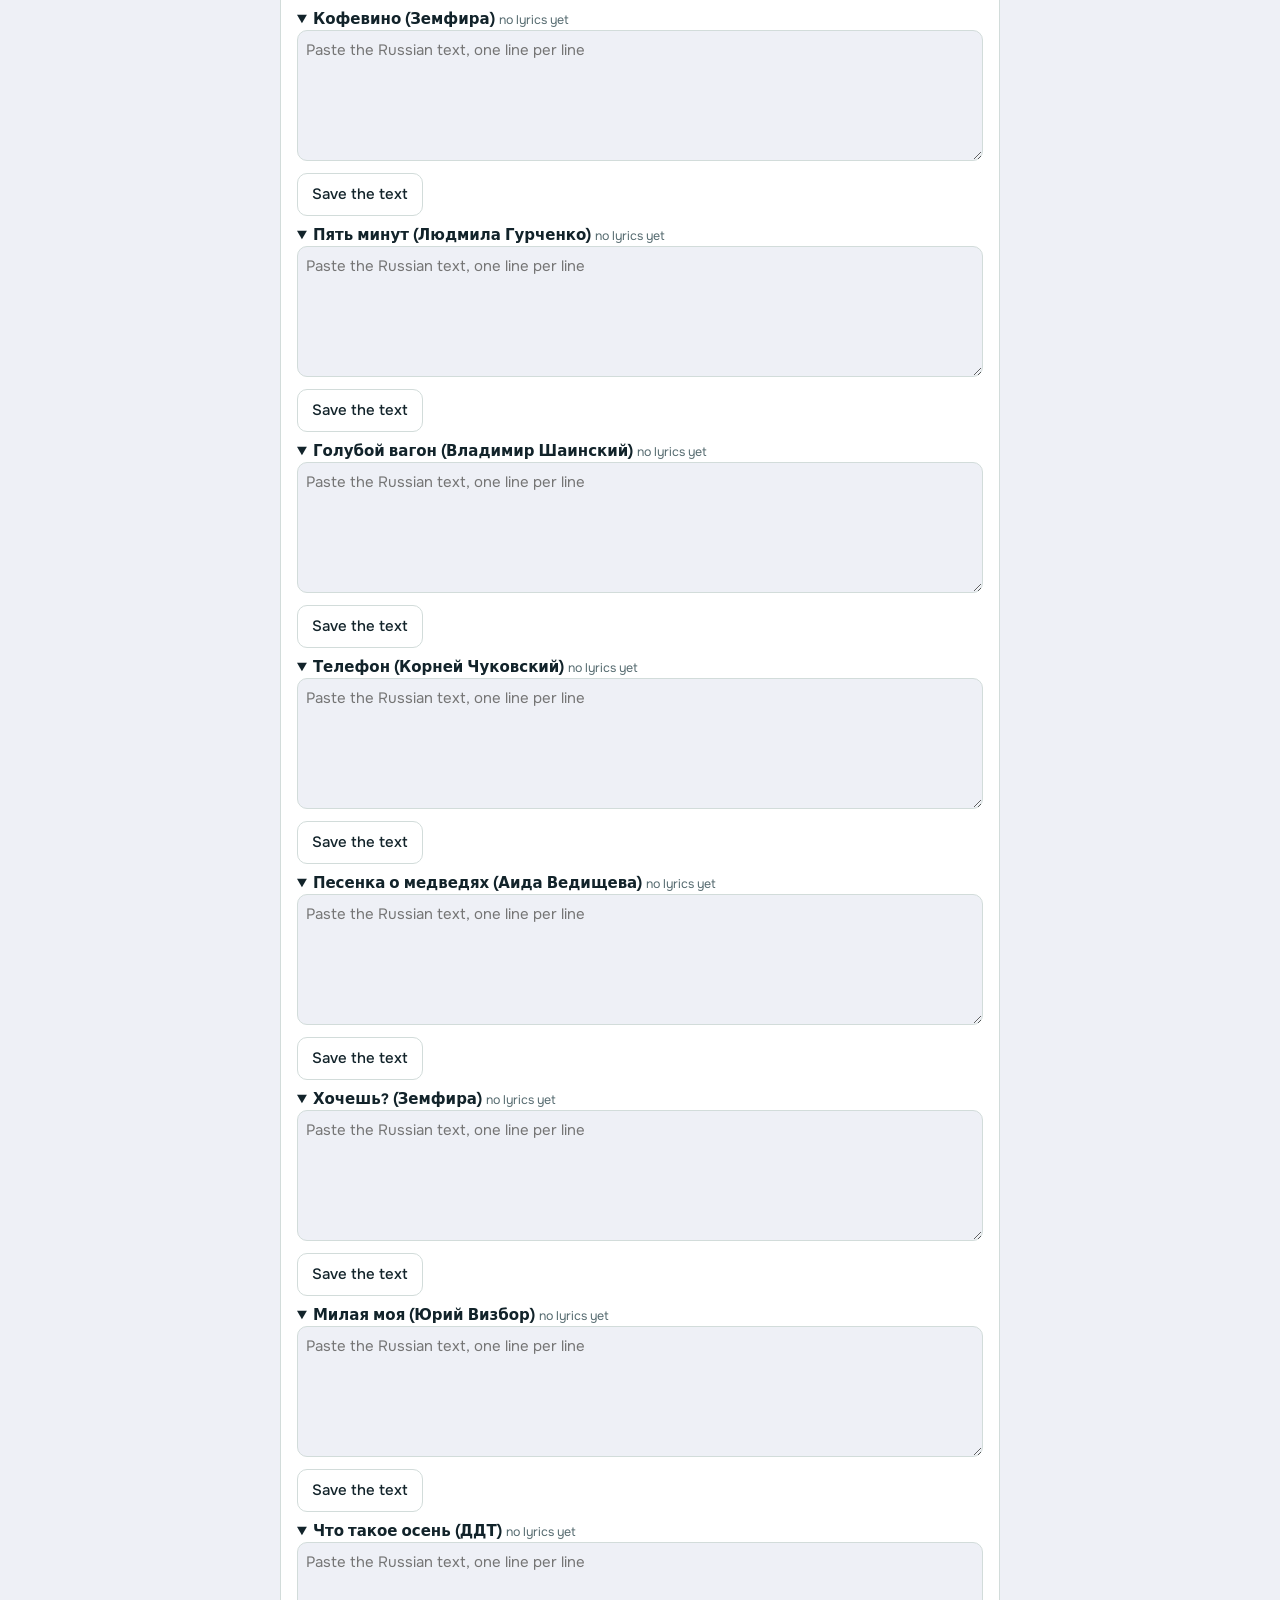
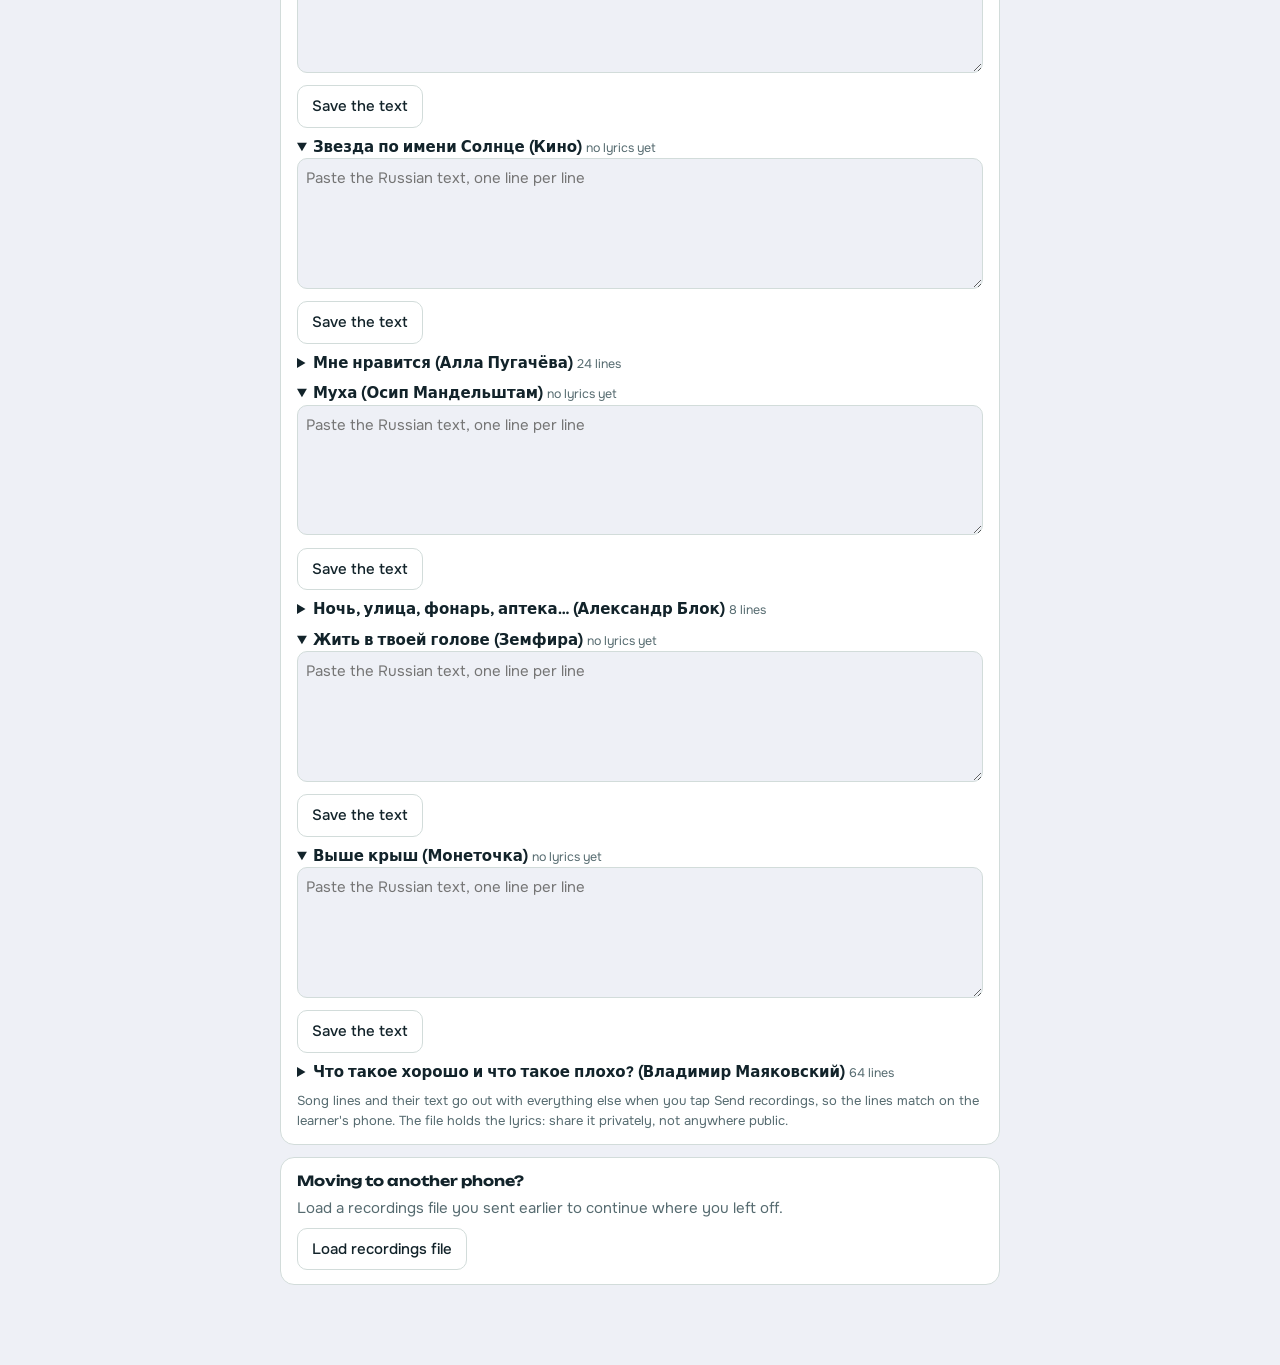
==== commit aa4c866a: "One recordings file with everything, song lines and lyrics included The speaker's Send recordings no" ====
--- a/record.html
+++ b/record.html
@@ -73,7 +73,7 @@
     <li>Read exactly what is written, at a normal everyday pace. The accent mark shows the stressed syllable; say the word naturally.</li>
     <li>Sentences: say them as you would to a friend, not slowly and not like a dictation.</li>
     <li>Not happy? Just record again. Everything is saved on this phone as you go, so you can stop and come back later.</li>
-    <li>When you're done (or done for today), tap <b>Send recordings</b> at the bottom and send the file to the person who gave you this link.</li>
+    <li>When you're done (or done for today), tap <b>Send recordings</b> at the bottom and send the file privately to the learner (for example your shared folder). It holds everything: words, sentences, song lines and the song texts.</li>
   </ol>
   <p class="muted" style="font-size:13px">Your recordings stay yours. They are used only inside this learning app, are not covered by the app's open licenses, and won't be reused elsewhere without asking you.</p>
   <div id="msg"></div>
@@ -86,7 +86,7 @@
   <label class="btn" style="align-self:flex-start">Load recordings file<input type="file" id="load" accept=".json,application/json" hidden></label>
 </section>
 </div>
-<div class="foot"><div class="wrap"><small id="ftext"></small><div class="row"><button type="button" class="btn" id="sendlines2" hidden>Send song lines</button><button type="button" class="btn primary" id="send">Send recordings</button></div></div></div>
+<div class="foot"><div class="wrap"><small id="ftext"></small><button type="button" class="btn primary" id="send">Send recordings</button></div></div>
 <audio id="player"></audio>
 <script src="course.js"></script>
 <script src="lyrics.js"></script>
@@ -122,9 +122,8 @@
 (C.readings||[]).forEach(r=>add("Reading · "+r.en,r.lines.map(l=>({key:"S:"+plain(l[0]),ru:l[0],en:l[1],ph:1})),"A short text: read each line naturally, as if telling it to a friend."));
 }
 /* ---- song and poem lines (Listen mode: line by line). Lyrics are copyrighted, so they never go into the app's files:
-   they come from the lyrics added in the app on this phone, or are pasted here, and the lines are sent as a separate file
-   that the learner imports on her phone (not uploaded to GitHub). */
-const COURSEKEYS=new Set(SECTIONS.flatMap(s=>s.items.map(i=>i.key)));
+   they come from the lyrics added in the app on this phone, or are pasted here. They travel in the one recordings file,
+   with the song text, which is shared privately and imported on the learner's phone (never uploaded to GitHub). */
 let RLYR={};try{RLYR=Object.assign({},JSON.parse(localStorage.getItem("koren-rec-lyrics")||"{}"))}catch(e){}
 let ALYR={};try{ALYR=JSON.parse(localStorage.getItem("koren-lyrics")||"{}")||{}}catch(e){}
 /* the app's own parser (lyrics.js), so every recorded line has exactly the text, and the audio key, the learner's app uses */
@@ -137,11 +136,9 @@
   const t=(sg.kind==="poem"?"Poem lines · ":"Song lines · ")+plain(sg.ru)+" ("+plain(sg.by)+")";
   LYRSONGS.push({id:sg.id,t,n:lines.length,own:!ALYR[sg.id]&&!!RLYR[sg.id],builtin});
   if(lines.length)SECTIONS.push(builtin
-    ?{t,items:lines.map(l=>({key:"S:"+plain(l),ru:l,en:""})),rec:"A public-domain poem, so its text is part of the app. One line at a time, in a clear speaking voice that keeps the rhythm. These go into the main recordings file."}
-    :{t,lyr:sg.id,items:lines.map(l=>({key:"S:"+plain(l),ru:l,en:"",lyr:1})),rec:"One line at a time, in a clear speaking voice that keeps the rhythm of the "+(sg.kind==="poem"?"poem":"song")+". No need to sing. These go into a separate file (Send song lines), not the main one."});
+    ?{t,items:lines.map(l=>({key:"S:"+plain(l),ru:l,en:""})),rec:"A public-domain poem, so its text is part of the app. One line at a time, in a clear speaking voice that keeps the rhythm. "}
+    :{t,lyr:sg.id,items:lines.map(l=>({key:"S:"+plain(l),ru:l,en:"",lyr:1})),rec:"One line at a time, in a clear speaking voice that keeps the rhythm of the "+(sg.kind==="poem"?"poem":"song")+". No need to sing."});
 });
-const LYRKEYS=new Set(SECTIONS.filter(s=>s.lyr).flatMap(s=>s.items.map(i=>i.key)).filter(k=>!COURSEKEYS.has(k)));
-const LFILE=SP===1?"koren-song-lines.json":`koren-song-lines-${SP}.json`;
 const ALL=SECTIONS.flatMap(s=>s.items);
 /* ---- storage (IndexedDB on this phone) ---- */
 function db(){return new Promise((res,rej)=>{const r=indexedDB.open(SP===1?"koren-rec":"koren-rec-"+SP,1);r.onupgradeneeded=()=>r.result.createObjectStore("clips");r.onsuccess=()=>res(r.result);r.onerror=()=>rej(r.error)})}
@@ -155,9 +152,8 @@
   const n=ALL.filter(i=>CLIPS[i.key]).length;
   $("#pbar").style.width=Math.round(n/ALL.length*100)+"%";
   $("#ptext").textContent=n+" of "+ALL.length+" recorded";
-  const nl=lineKeys().size,nm=Object.keys(CLIPS).length-nl;
-  $("#ftext").textContent=!n&&!nl?"Nothing recorded yet":nl?nm+" recordings · "+nl+" song lines (a separate file)":nm+" ready to send";
-  $("#sendlines2").hidden=!nl;
+  const all=Object.keys(CLIPS).length;
+  $("#ftext").textContent=all?all+" ready to send":"Nothing recorded yet";
   document.querySelectorAll("details.sec").forEach((d,i)=>{const s=SECTIONS[i],k=s.items.filter(x=>CLIPS[x.key]).length,c=d.querySelector(".cnt");c.textContent=k+"/"+s.items.length;c.classList.toggle("full",k===s.items.length)});
 }
 function rowHtml(it){
@@ -242,50 +238,31 @@
   const p=$("#player");p.src=urls[key];p.play().catch(()=>{});
 }
 /* ---- export / import ---- */
-/* every recorded song or poem line goes to the song-lines file: the lines of songs whose text is on this phone now,
-   and lines recorded earlier whose text is no longer here (before, those were left out of both files).
-   Everything else, course items and public-domain poems built into the app, goes to the main file. */
-const MAINKEYS=new Set(SECTIONS.filter(s=>!s.lyr).flatMap(s=>s.items.map(i=>i.key)));
-function lineKeys(){const o=new Set();[...LYRKEYS,...LINEONLY].forEach(k=>{if(CLIPS[k]&&!MAINKEYS.has(k))o.add(k)});return o}
-function bundle(lines){
-  const clips={},lk=lineKeys();
-  Object.keys(CLIPS).forEach(k=>{if(lk.has(k)===!!lines)clips[k]=CLIPS[k]});
-  /* song lines also carry the pasted text of each song recorded here, so the learner's app gets the same lines */
-  const lyrics={};if(lines)SECTIONS.filter(s=>s.lyr&&s.items.some(i=>clips[i.key])).forEach(s=>{const t=ALYR[s.lyr]||RLYR[s.lyr];if(t)lyrics[s.lyr]=t});
-  return JSON.stringify(Object.assign({app:"koren-audio",v:1,speaker:SP,made:new Date().toISOString()},lines?{kind:"lines",lyrics}:{},{clips}));
-}
-/* song lines recorded earlier whose lyrics are no longer on this phone: still kept out of the main file */
-let LINEONLY=new Set();try{LINEONLY=new Set(JSON.parse(localStorage.getItem("koren-rec-linekeys")||"[]"))}catch(e){}
-LYRKEYS.forEach(k=>LINEONLY.add(k));try{localStorage.setItem("koren-rec-linekeys",JSON.stringify([...LINEONLY]))}catch(e){}
-async function sendLines(){
-  const n=lineKeys().size;if(!n){msg("bad","Record some song lines first.");return}
-  const file=new File([bundle(true)],LFILE,{type:"application/json"});
+/* one file with everything recorded here, plus the text of each song or poem whose lines were recorded,
+   so the learner's app shows the same lines. It holds lyrics, so it is shared privately, never put on GitHub. */
+function bundle(){
+  const clips=Object.assign({},CLIPS),lyrics={};
+  SECTIONS.filter(s=>s.lyr&&s.items.some(i=>clips[i.key])).forEach(s=>{const t=ALYR[s.lyr]||RLYR[s.lyr];if(t)lyrics[s.lyr]=t});
+  return JSON.stringify({app:"koren-audio",v:2,speaker:SP,made:new Date().toISOString(),lyrics,clips});
+}
+async function send(){
+  const n=Object.keys(CLIPS).length;if(!n){msg("bad","Record something first.");return}
+  const file=new File([bundle()],FILE,{type:"application/json"});
   if(navigator.canShare&&navigator.canShare({files:[file]})){
-    try{await navigator.share({files:[file],title:"Koren song lines"});msg("ok","Sent. Thank you!");return}catch(e){if(e&&e.name==="AbortError")return}
-  }
-  const a=document.createElement("a");a.href=URL.createObjectURL(file);a.download=LFILE;document.body.appendChild(a);a.click();
-  setTimeout(()=>{URL.revokeObjectURL(a.href);a.remove()},1500);
-  msg("ok","Saved as "+LFILE+" in your Downloads. Send it to the learner; they import it in the app (More → Import a recordings file). It is not for GitHub.");
-}
-async function send(){
-  const nl=lineKeys().size,n=Object.keys(CLIPS).length-nl;
-  if(!n){msg("bad",nl?"Only song lines are recorded so far: send them with Send song lines.":"Record something first.");return}
-  const text=bundle(false),file=new File([text],FILE,{type:"application/json"});
-  if(navigator.canShare&&navigator.canShare({files:[file]})){
-    try{await navigator.share({files:[file],title:"Koren recordings"});msg("ok","Sent. Thank you!"+(lineKeys().size?" Song lines go in their own file: tap Send song lines too.":""));return}catch(e){if(e&&e.name==="AbortError")return}
+    try{await navigator.share({files:[file],title:"Koren recordings"});msg("ok","Sent. Thank you!");return}catch(e){if(e&&e.name==="AbortError")return}
   }
   const a=document.createElement("a");a.href=URL.createObjectURL(file);a.download=FILE;document.body.appendChild(a);a.click();
   setTimeout(()=>{URL.revokeObjectURL(a.href);a.remove()},1500);
-  msg("ok","Saved as "+FILE+" in your Downloads. Send that file to the person running the app."+(lineKeys().size?" Song lines are not in it: send them too with Send song lines.":""));
+  msg("ok","Saved as "+FILE+" in your Downloads. Send it privately to the learner; she imports it in the app (More → Import a recordings file). It contains song texts, so it does not go on GitHub.");
 }
 async function load(file){
   let o;try{o=JSON.parse(await file.text())}catch(e){return msg("bad","That is not a recordings file.")}
   if(!o||o.app!=="koren-audio"||!o.clips)return msg("bad","That is not a recordings file.");
+  /* the song text travels with the recordings: put it back for songs that have none on this phone, so their lines show up again
+     (also reads the older separate song-lines files) */
   let lyr=0;
-  if(o.kind==="lines"){Object.keys(o.clips).forEach(k=>LINEONLY.add(k));try{localStorage.setItem("koren-rec-linekeys",JSON.stringify([...LINEONLY]))}catch(e){}
-    /* the song text travels with the lines: put it back for songs that have none on this phone, so the lines show up again */
-    if(o.lyrics&&typeof o.lyrics==="object")Object.entries(o.lyrics).forEach(([id,t])=>{if(typeof t==="string"&&t.trim()&&!ALYR[id]&&!RLYR[id]){RLYR[id]=t;lyr++}});
-    if(lyr)try{localStorage.setItem("koren-rec-lyrics",JSON.stringify(RLYR))}catch(e){}}
+  if(o.lyrics&&typeof o.lyrics==="object")Object.entries(o.lyrics).forEach(([id,t])=>{if(typeof t==="string"&&t.trim()&&!ALYR[id]&&!RLYR[id]){RLYR[id]=t;lyr++}});
+  if(lyr)try{localStorage.setItem("koren-rec-lyrics",JSON.stringify(RLYR))}catch(e){}
   let n=0;for(const k of Object.keys(o.clips)){const c=o.clips[k];if(/^[WPS]:/.test(k)&&c&&typeof c.m==="string"&&typeof c.d==="string"){await put(k,{m:c.m,d:c.d});CLIPS[k]={m:c.m,d:c.d};n++}}
   if(lyr){try{sessionStorage.setItem("koren-rec-msg","Loaded "+n+" recordings and the text of "+lyr+" song"+(lyr>1?"s":"")+".")}catch(e){}location.reload();return}
   renderList();msg("ok","Loaded "+n+" recordings.");
@@ -297,7 +274,6 @@
   if(b.dataset.rec!==undefined){if(active&&active.row===row)return stopRec();return startRec(row)}
   if(b.dataset.play!==undefined){if(active)stopRec();return playKey(row.dataset.key)}
   if(b.id==="send")return send();
-  if(b.id==="sendlines"||b.id==="sendlines2")return sendLines();
   if(b.dataset.lyrsave){const id=b.dataset.lyrsave,ta=document.getElementById("rl-"+id);RLYR[id]=ta?ta.value:"";if(!RLYR[id].trim())delete RLYR[id];
     try{localStorage.setItem("koren-rec-lyrics",JSON.stringify(RLYR))}catch(e){}location.reload()}
 });
@@ -307,13 +283,12 @@
 if(SP>1)document.getElementById("sptag").textContent=" · speaker "+SP;
 function lyrCard(){
   const el=$("#lyrcard");if(!LYRSONGS.length){el.remove();return}
-  const any=LYRKEYS.size;
   el.innerHTML=`<h2>Songs and poems, line by line</h2>
   <p class="muted">The learner repeats these lines in Listen mode. Lyrics are copyrighted, so they are not part of the app: the lines come from the lyrics added in the app on this phone, or you can paste the Russian text of a song below (it stays on this phone).</p>
   ${LYRSONGS.map(x=>`<details${x.n?"":" open"}><summary><b>${esc(x.t.replace(/^(Song|Poem) lines · /,""))}</b> <small>${x.n?x.n+" lines":"no lyrics yet"}</small></summary>
-   ${x.builtin?`<p class="muted" style="font-size:13px">Public domain: the text is built into the app, and these lines go into the main recordings file.</p>`:ALYR[x.id]?`<p class="muted" style="font-size:13px">Lyrics come from the app on this phone.</p>`:`<textarea id="rl-${esc(x.id)}" rows="5" style="width:100%;font:inherit;border:1px solid var(--line);border-radius:10px;padding:8px;background:var(--bg);color:var(--ink)" placeholder="Paste the Russian text, one line per line">${esc(RLYR[x.id]||"")}</textarea>
+   ${x.builtin?`<p class="muted" style="font-size:13px">Public domain: the text is built into the app, so these lines are ordinary items.</p>`:ALYR[x.id]?`<p class="muted" style="font-size:13px">Lyrics come from the app on this phone.</p>`:`<textarea id="rl-${esc(x.id)}" rows="5" style="width:100%;font:inherit;border:1px solid var(--line);border-radius:10px;padding:8px;background:var(--bg);color:var(--ink)" placeholder="Paste the Russian text, one line per line">${esc(RLYR[x.id]||"")}</textarea>
    <button type="button" class="btn" data-lyrsave="${esc(x.id)}" style="margin-top:6px">Save the text</button>`}</details>`).join("")}
-  ${any?`<button type="button" class="btn primary" id="sendlines" style="align-self:flex-start">Send song lines</button><p class="muted" style="font-size:13px">A separate file, ${esc(LFILE)}, with your recordings and the song text, so the lines match on the learner's phone when she imports it. Please don't upload it anywhere public.</p>`:""}`;
+  <p class="muted" style="font-size:13px">Song lines and their text go out with everything else when you tap Send recordings, so the lines match on the learner's phone. The file holds the lyrics: share it privately, not anywhere public.</p>`;
 }
 lyrCard();
 (async()=>{try{CLIPS=await getAll()}catch(e){msg("bad","This browser cannot save recordings (private mode?). Please use a normal window.")}renderList();
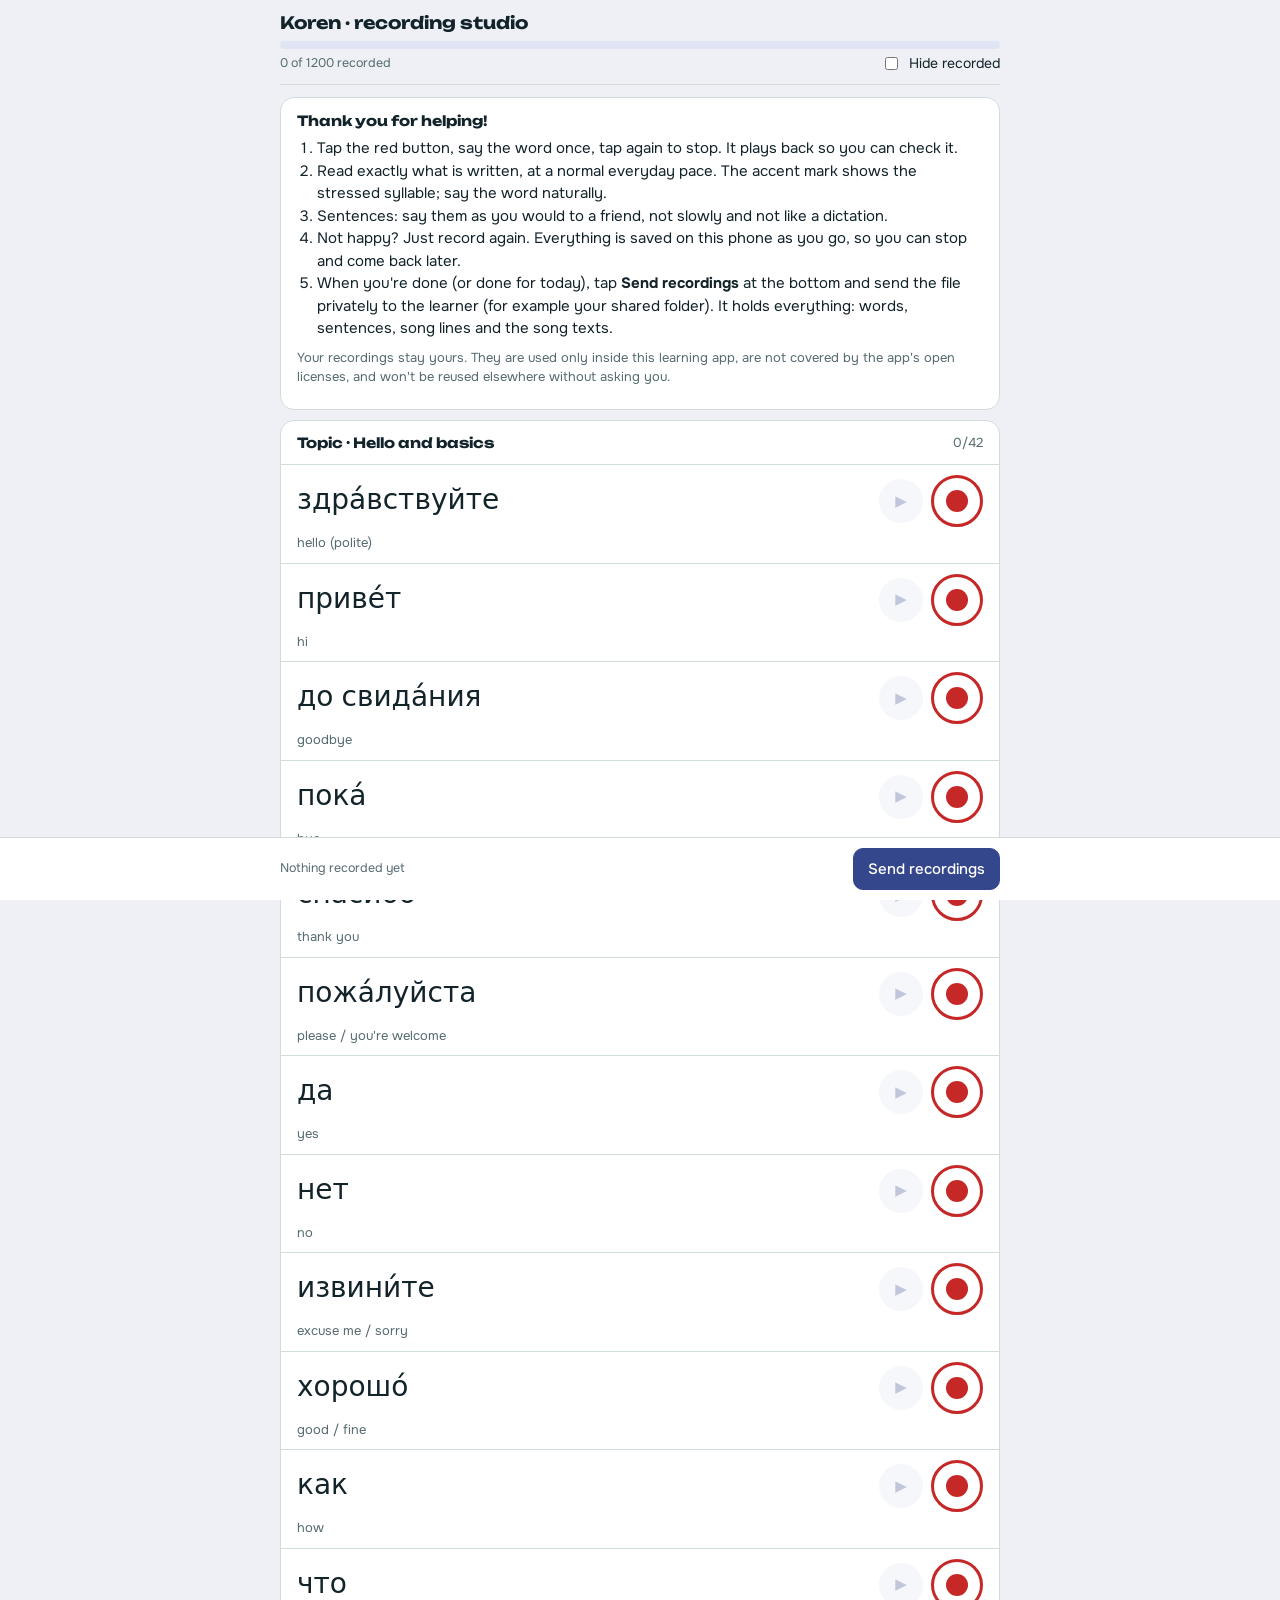
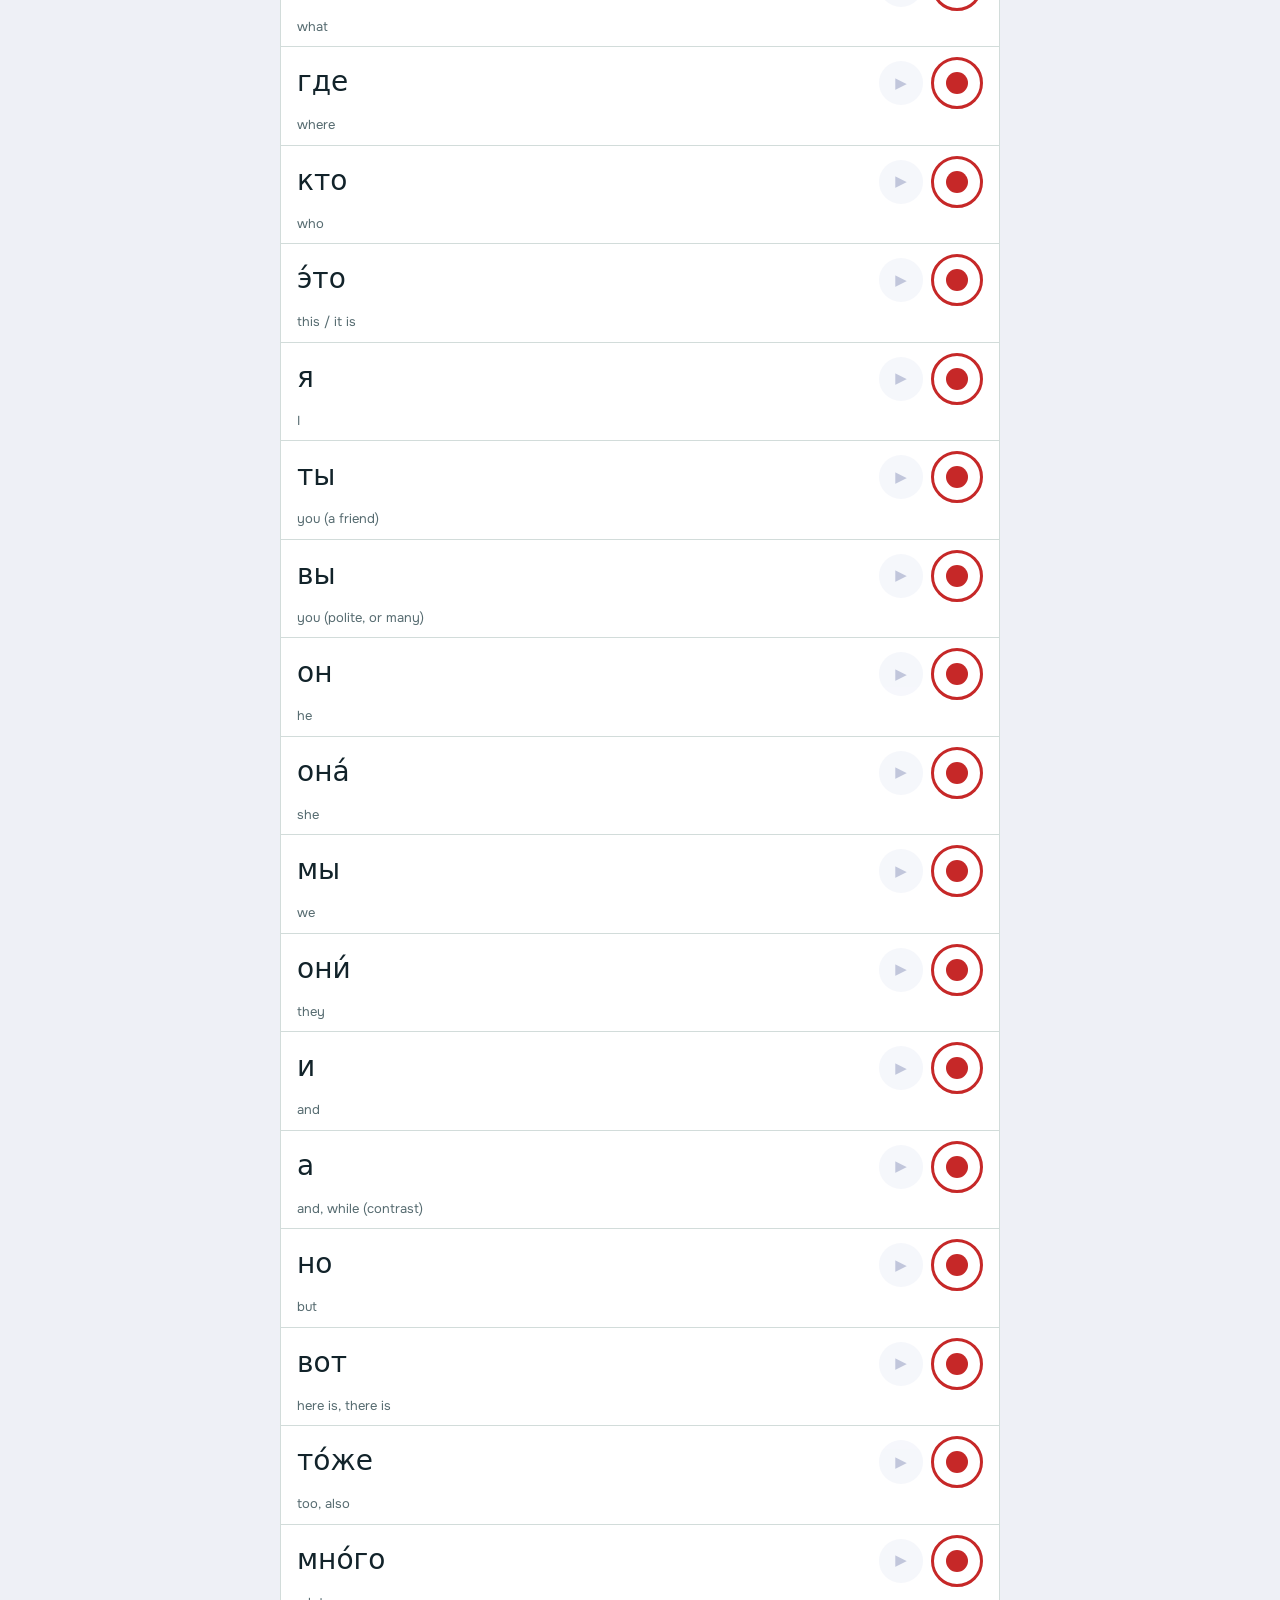
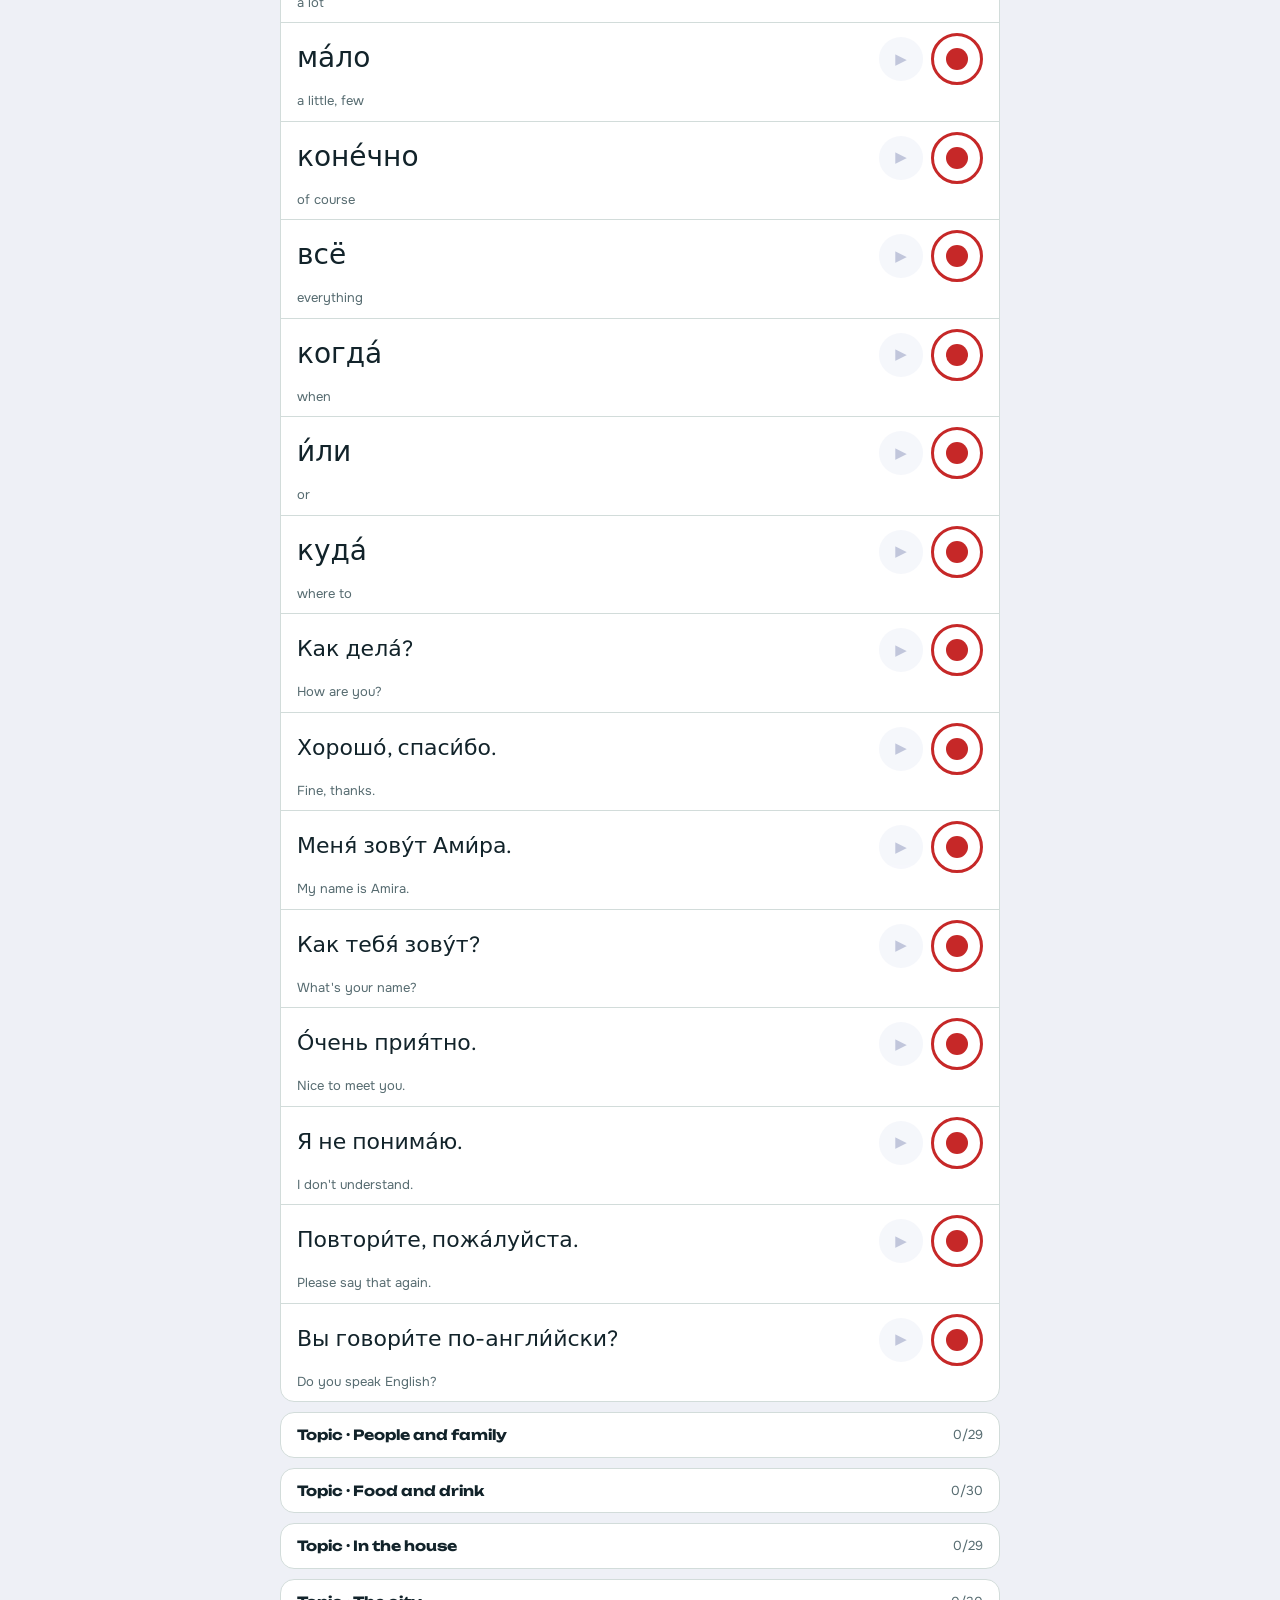
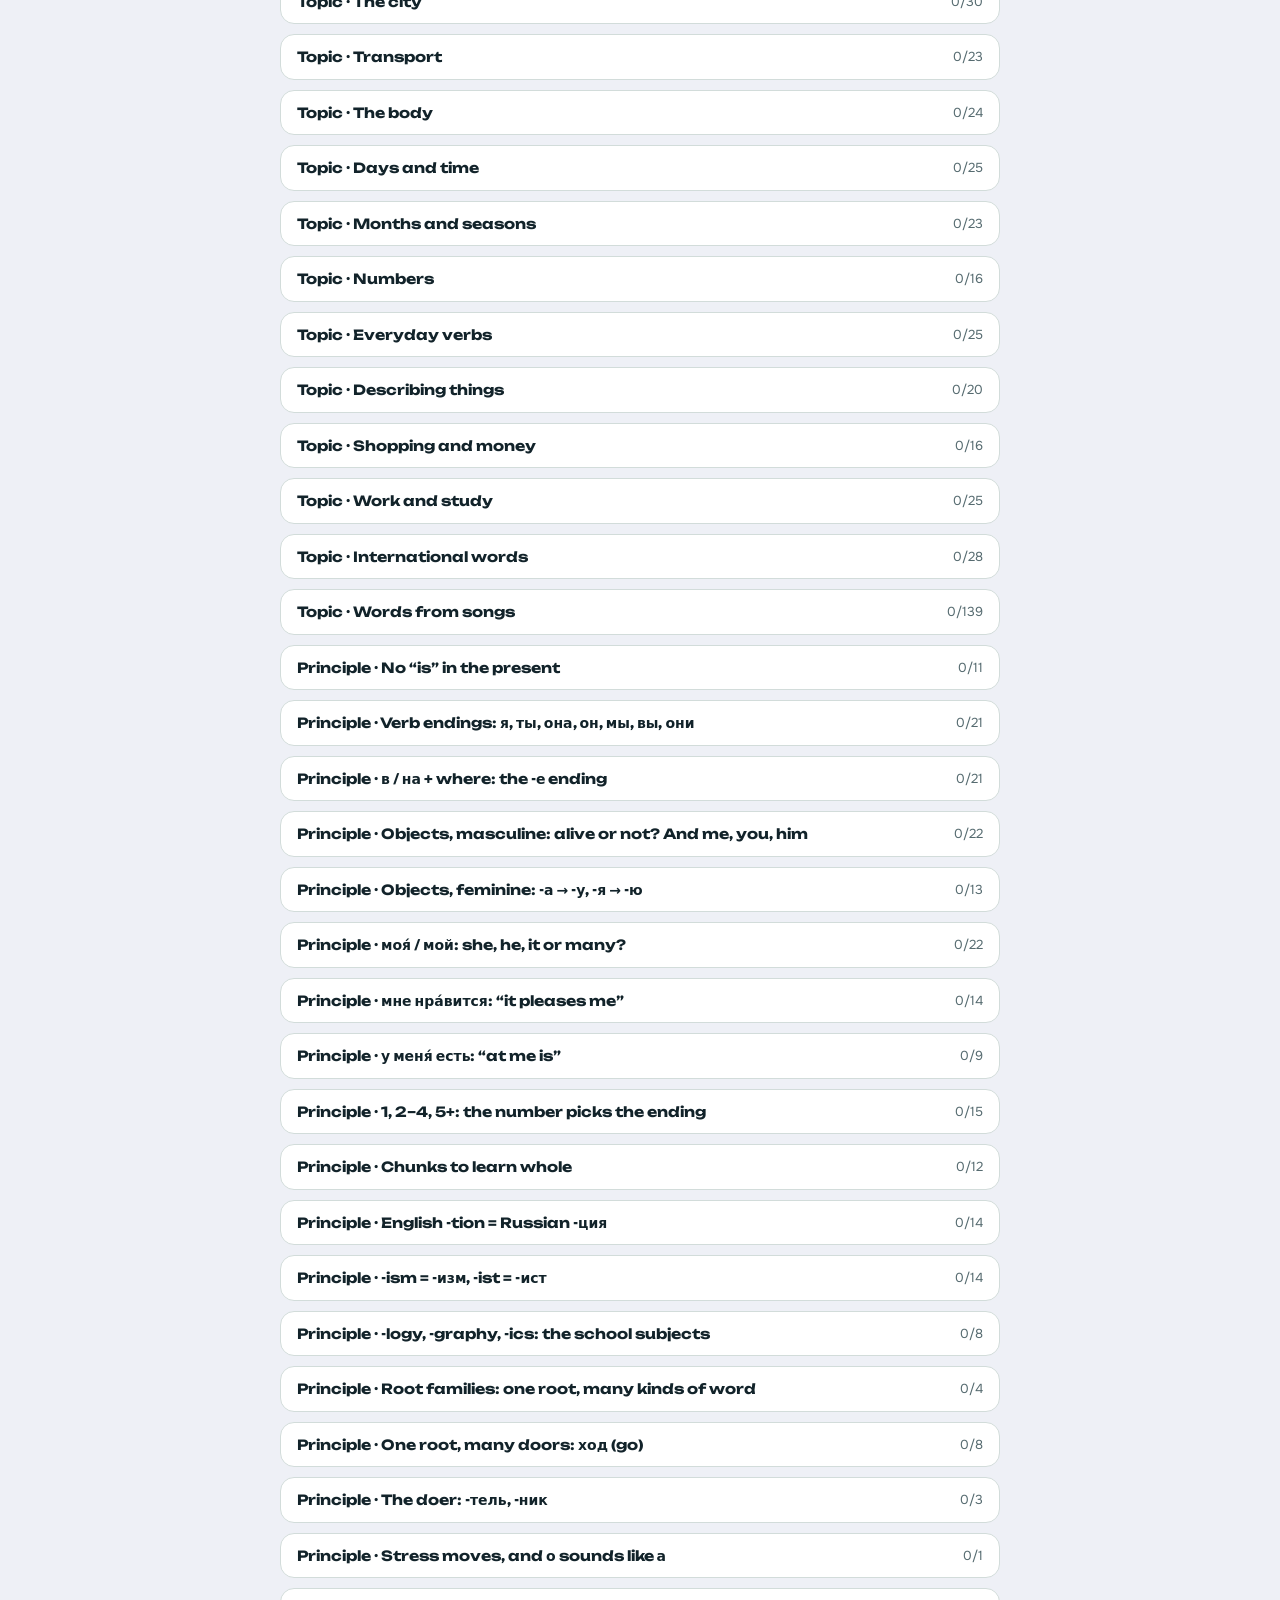
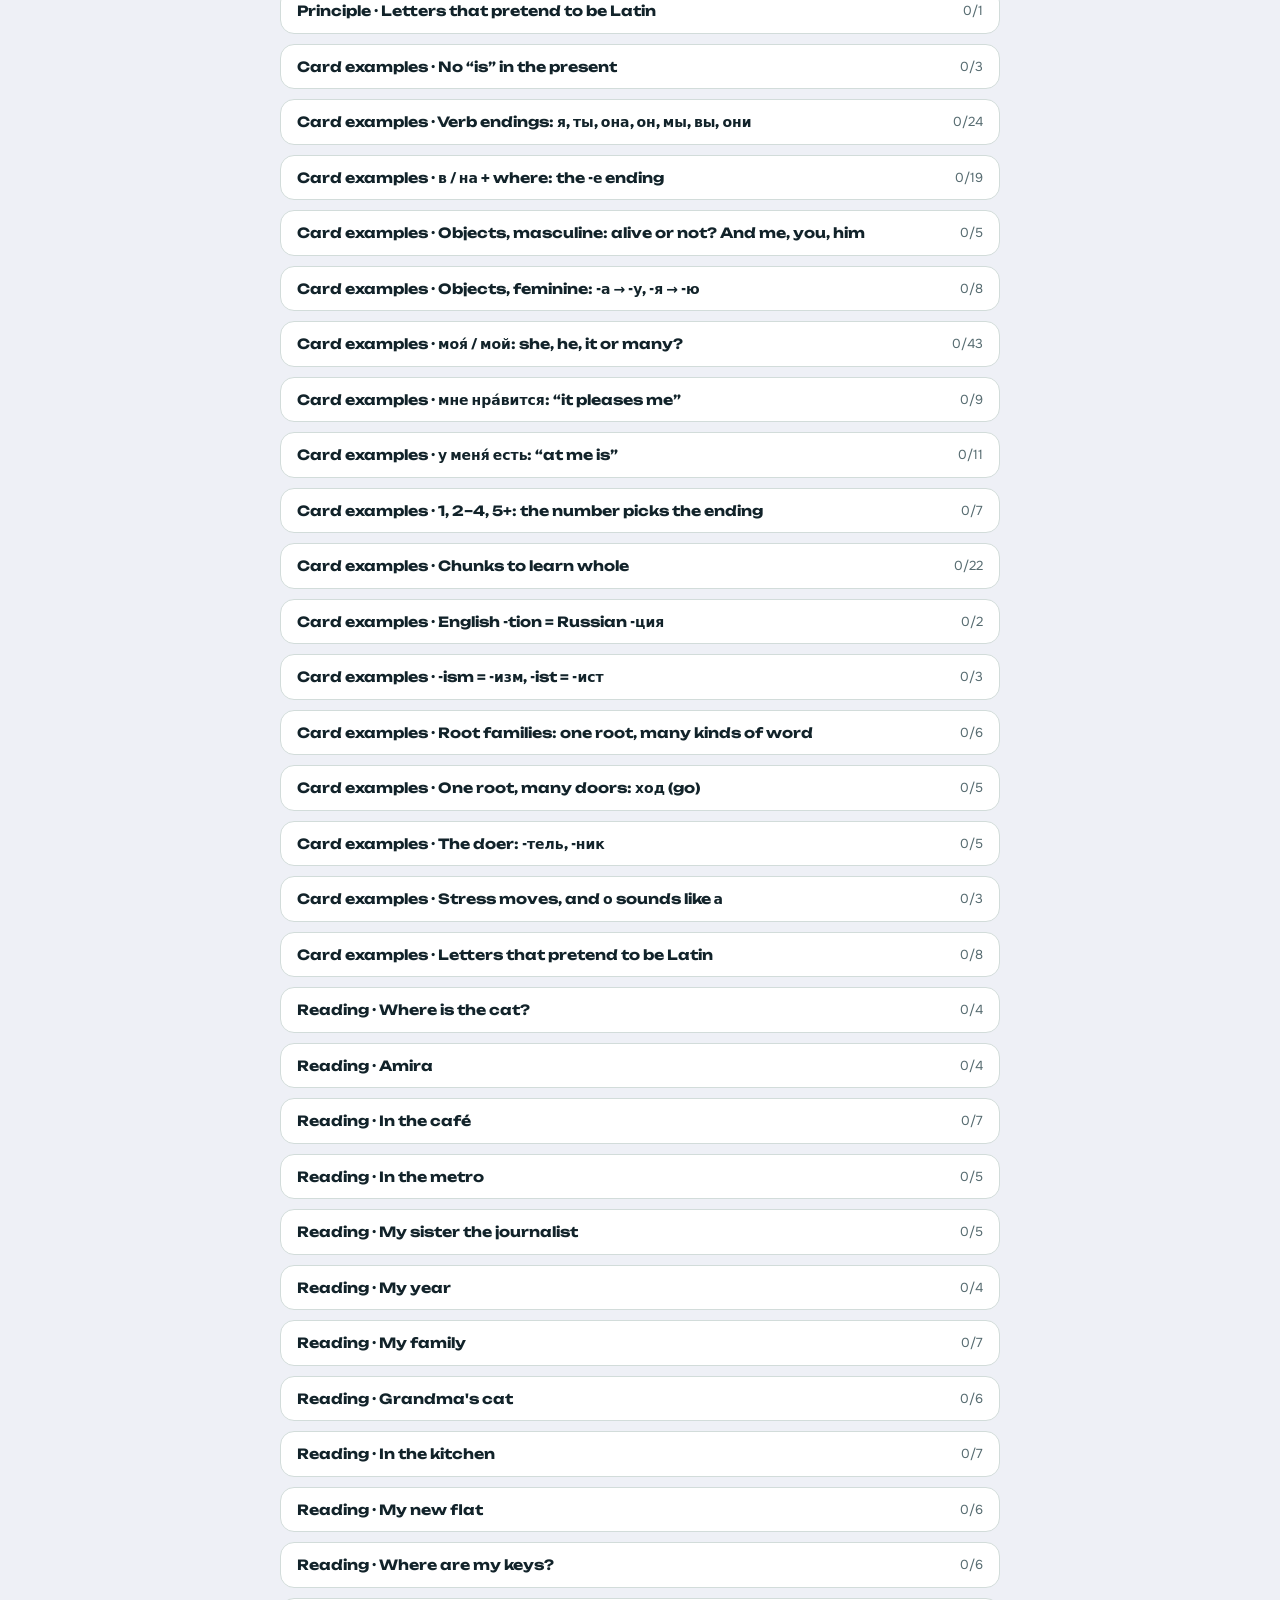
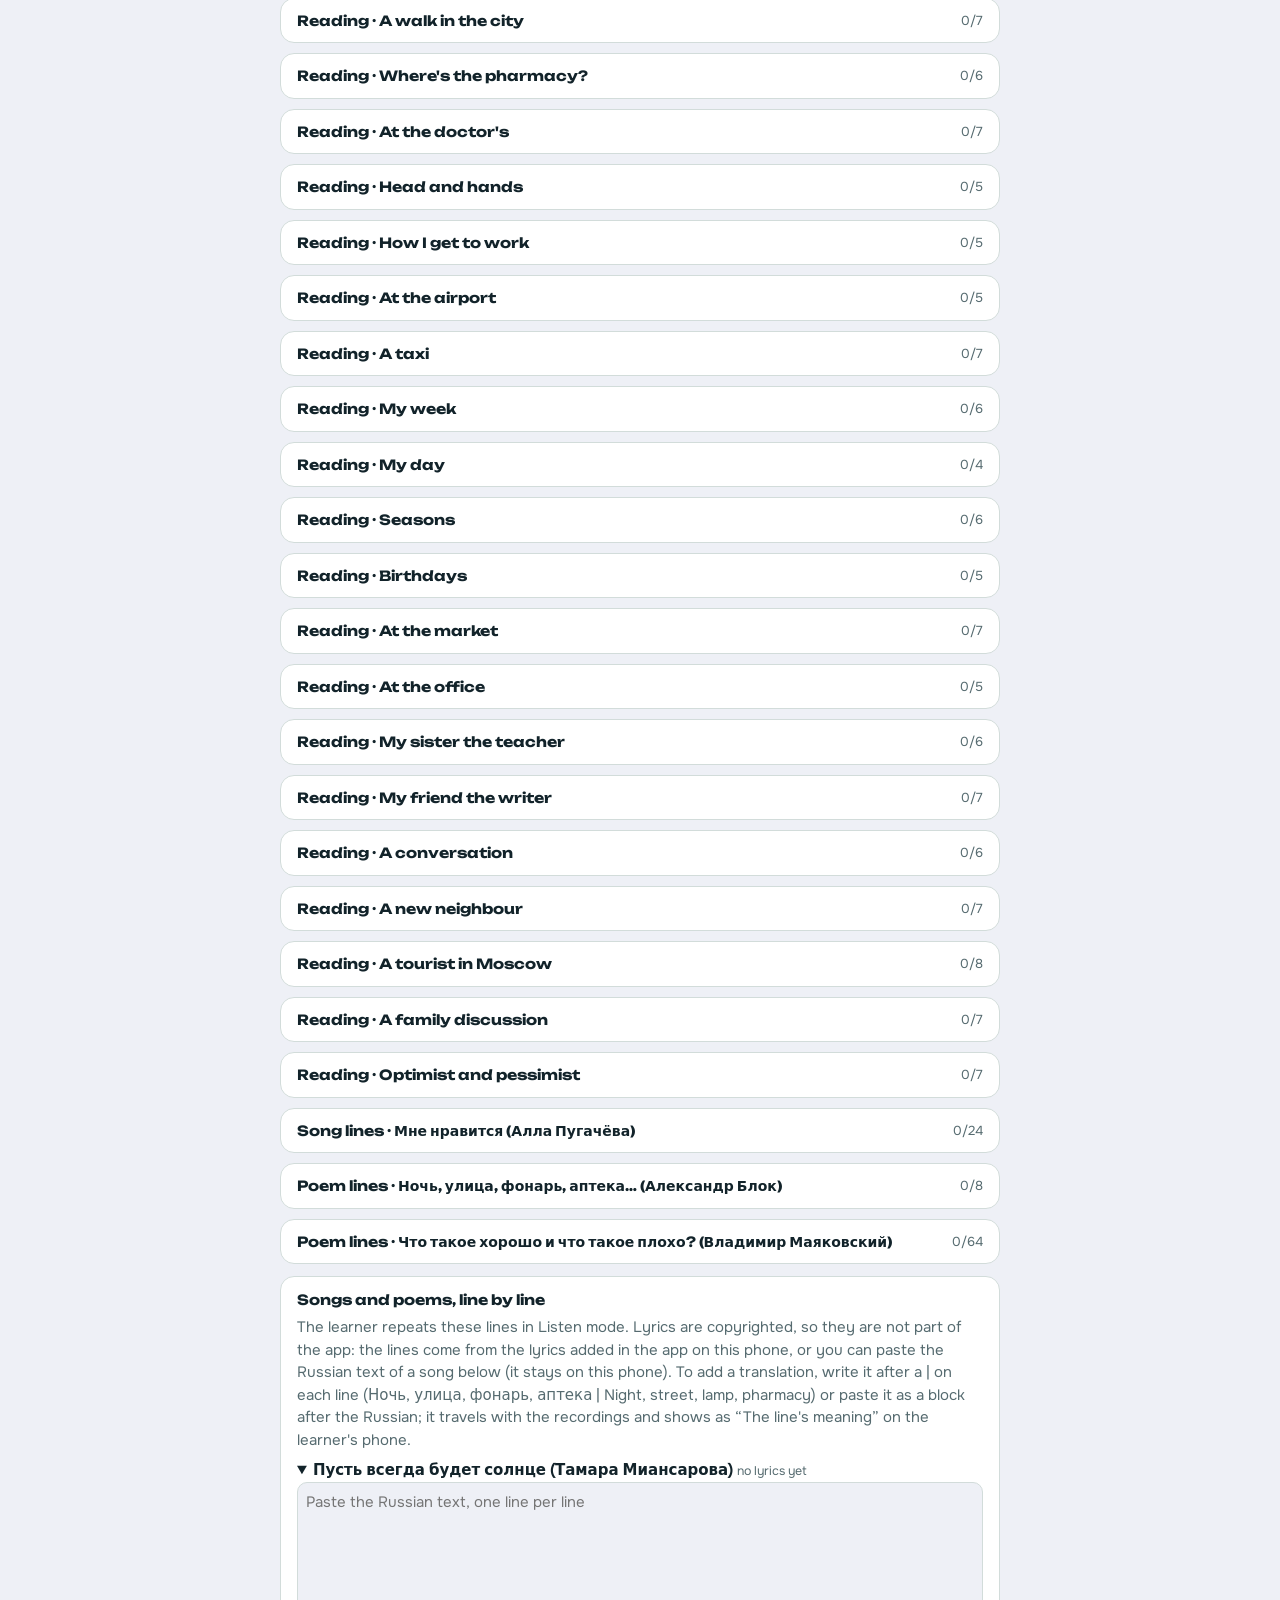
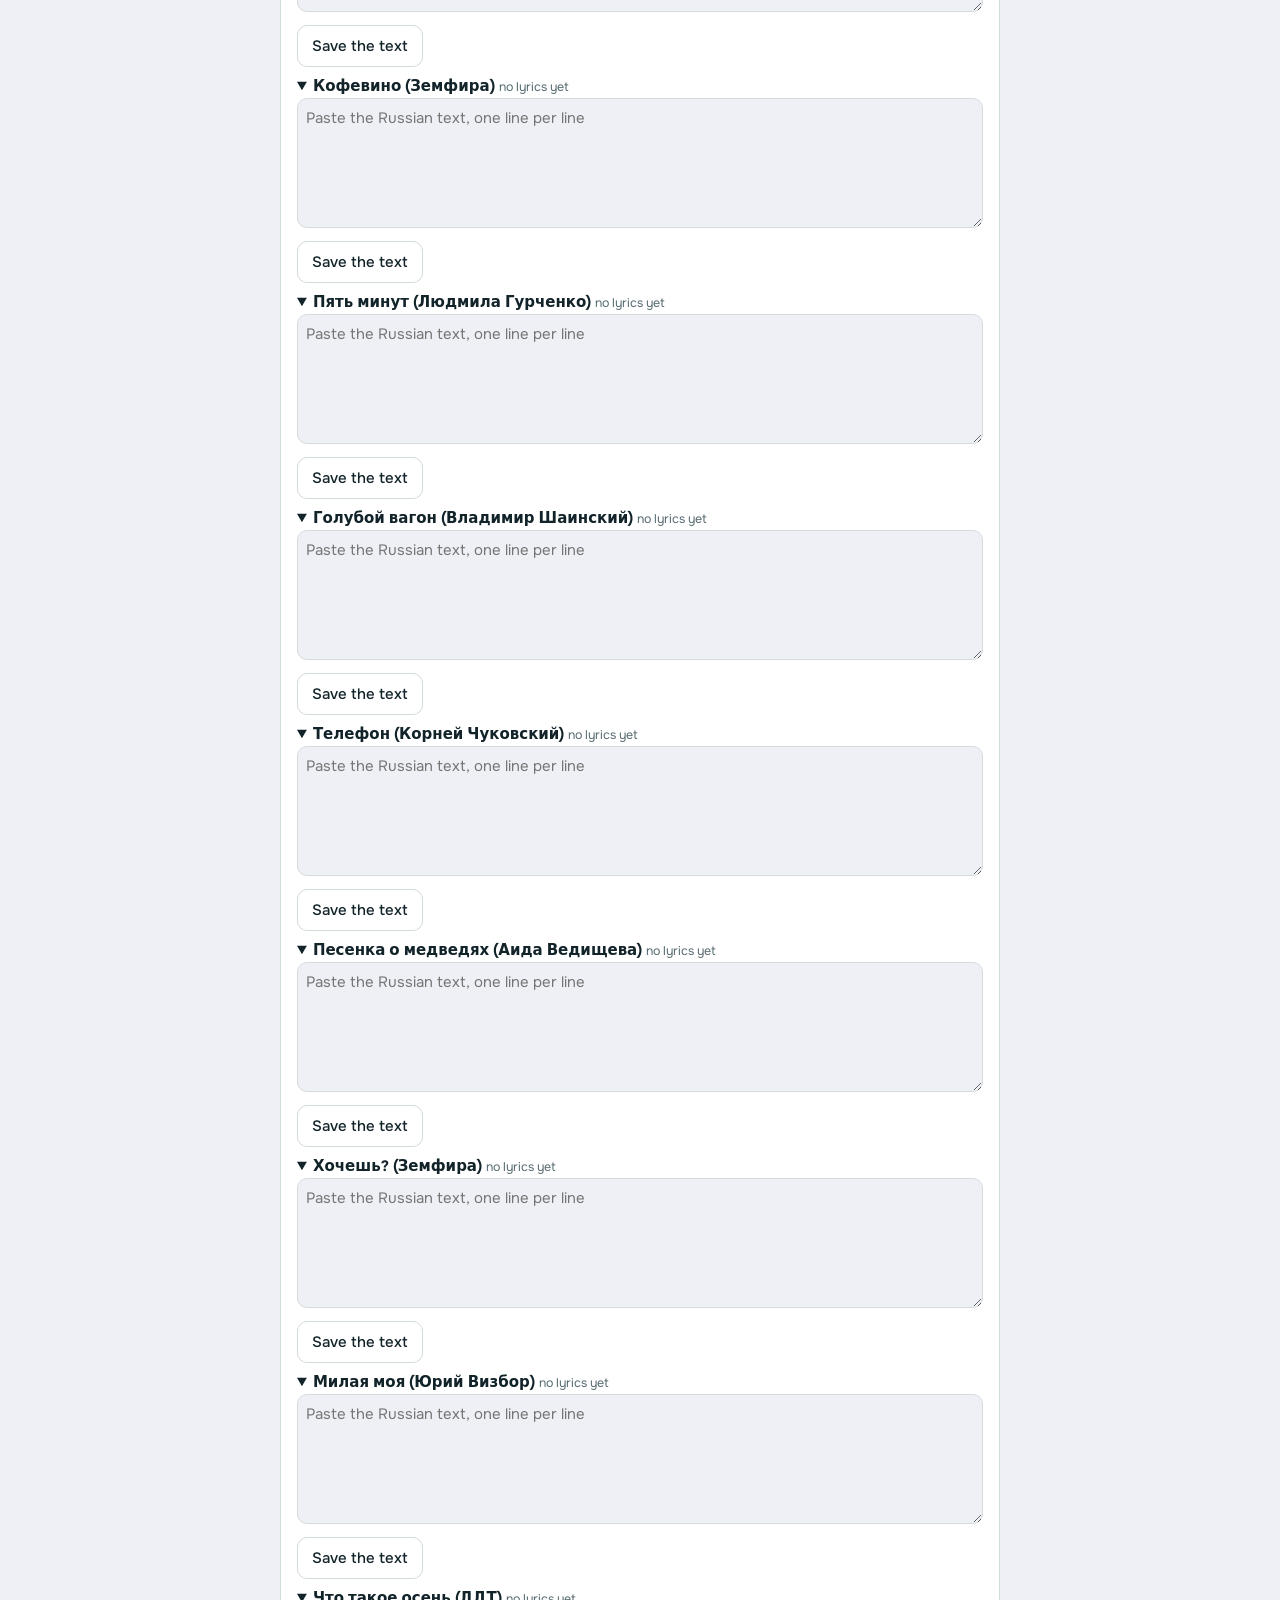
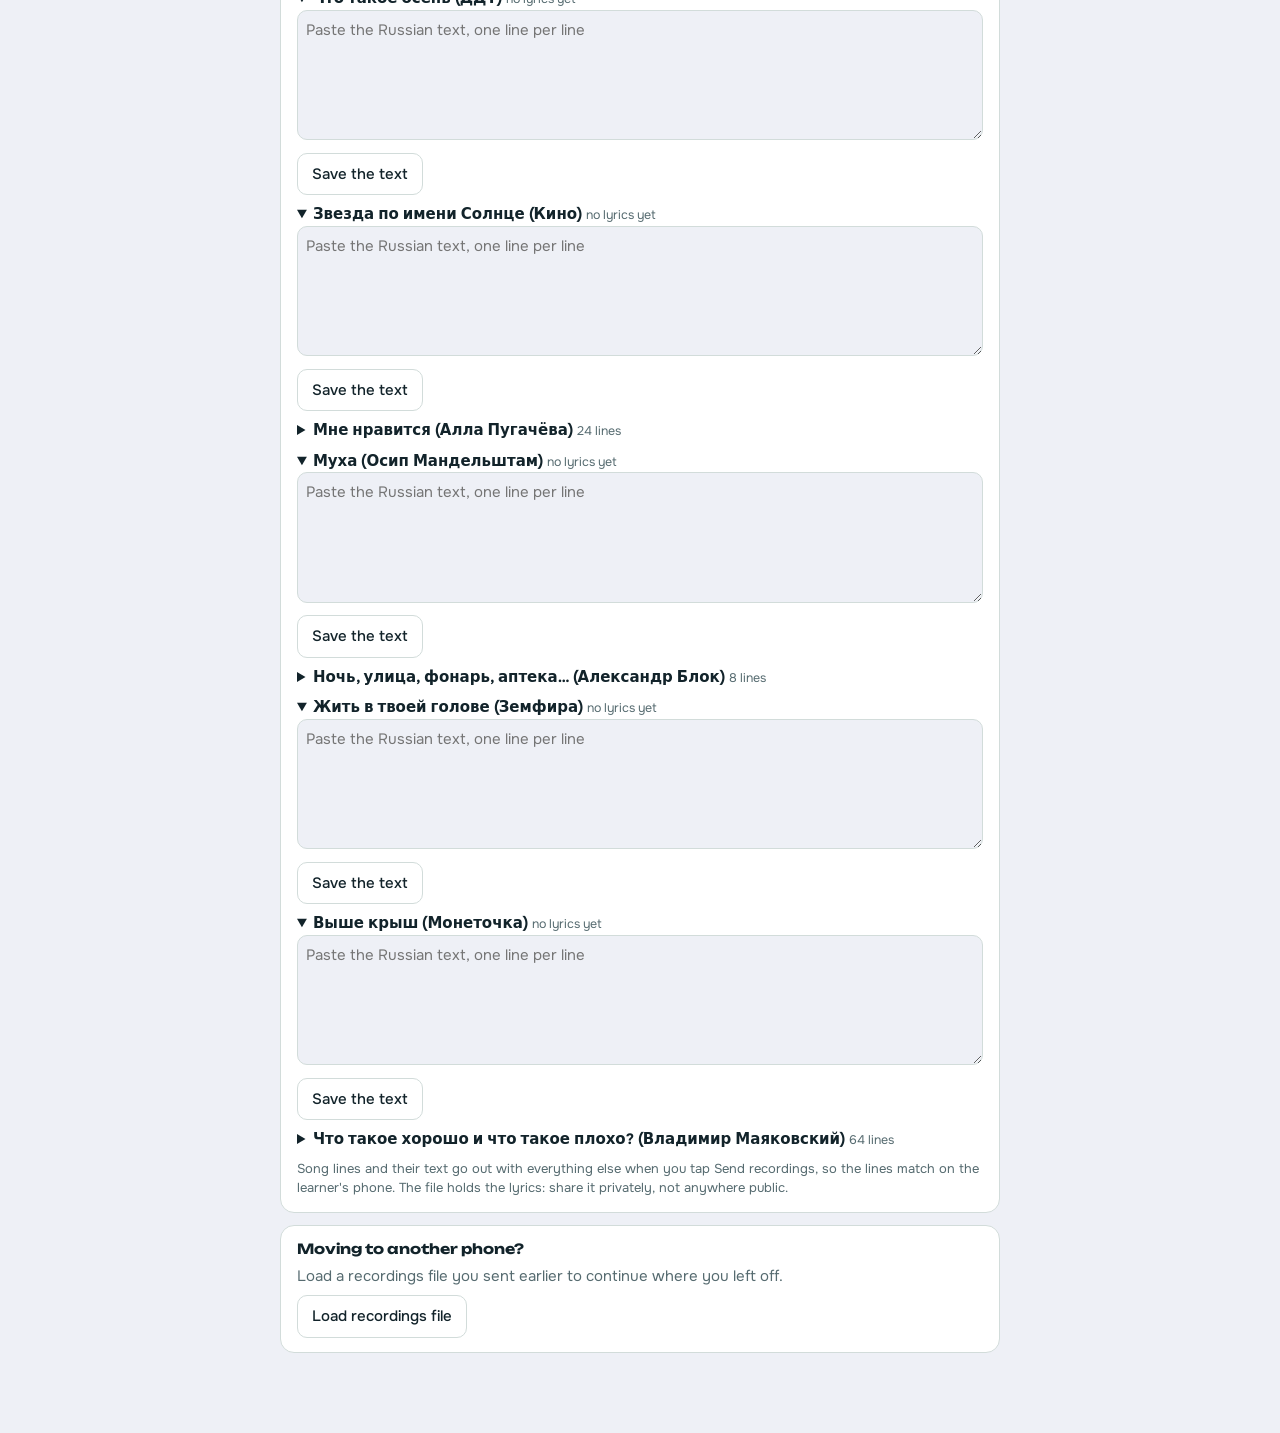
==== commit 07d7d32e: "Tap any word in a song or poem: meaning, form and stress - Every word in song and poem texts is tapp" ====
--- a/record.html
+++ b/record.html
@@ -284,7 +284,7 @@
 function lyrCard(){
   const el=$("#lyrcard");if(!LYRSONGS.length){el.remove();return}
   el.innerHTML=`<h2>Songs and poems, line by line</h2>
-  <p class="muted">The learner repeats these lines in Listen mode. Lyrics are copyrighted, so they are not part of the app: the lines come from the lyrics added in the app on this phone, or you can paste the Russian text of a song below (it stays on this phone).</p>
+  <p class="muted">The learner repeats these lines in Listen mode. Lyrics are copyrighted, so they are not part of the app: the lines come from the lyrics added in the app on this phone, or you can paste the Russian text of a song below (it stays on this phone). To add a translation, write it after a | on each line (Ночь, улица, фонарь, аптека | Night, street, lamp, pharmacy) or paste it as a block after the Russian; it travels with the recordings and shows as “The line's meaning” on the learner's phone.</p>
   ${LYRSONGS.map(x=>`<details${x.n?"":" open"}><summary><b>${esc(x.t.replace(/^(Song|Poem) lines · /,""))}</b> <small>${x.n?x.n+" lines":"no lyrics yet"}</small></summary>
    ${x.builtin?`<p class="muted" style="font-size:13px">Public domain: the text is built into the app, so these lines are ordinary items.</p>`:ALYR[x.id]?`<p class="muted" style="font-size:13px">Lyrics come from the app on this phone.</p>`:`<textarea id="rl-${esc(x.id)}" rows="5" style="width:100%;font:inherit;border:1px solid var(--line);border-radius:10px;padding:8px;background:var(--bg);color:var(--ink)" placeholder="Paste the Russian text, one line per line">${esc(RLYR[x.id]||"")}</textarea>
    <button type="button" class="btn" data-lyrsave="${esc(x.id)}" style="margin-top:6px">Save the text</button>`}</details>`).join("")}
